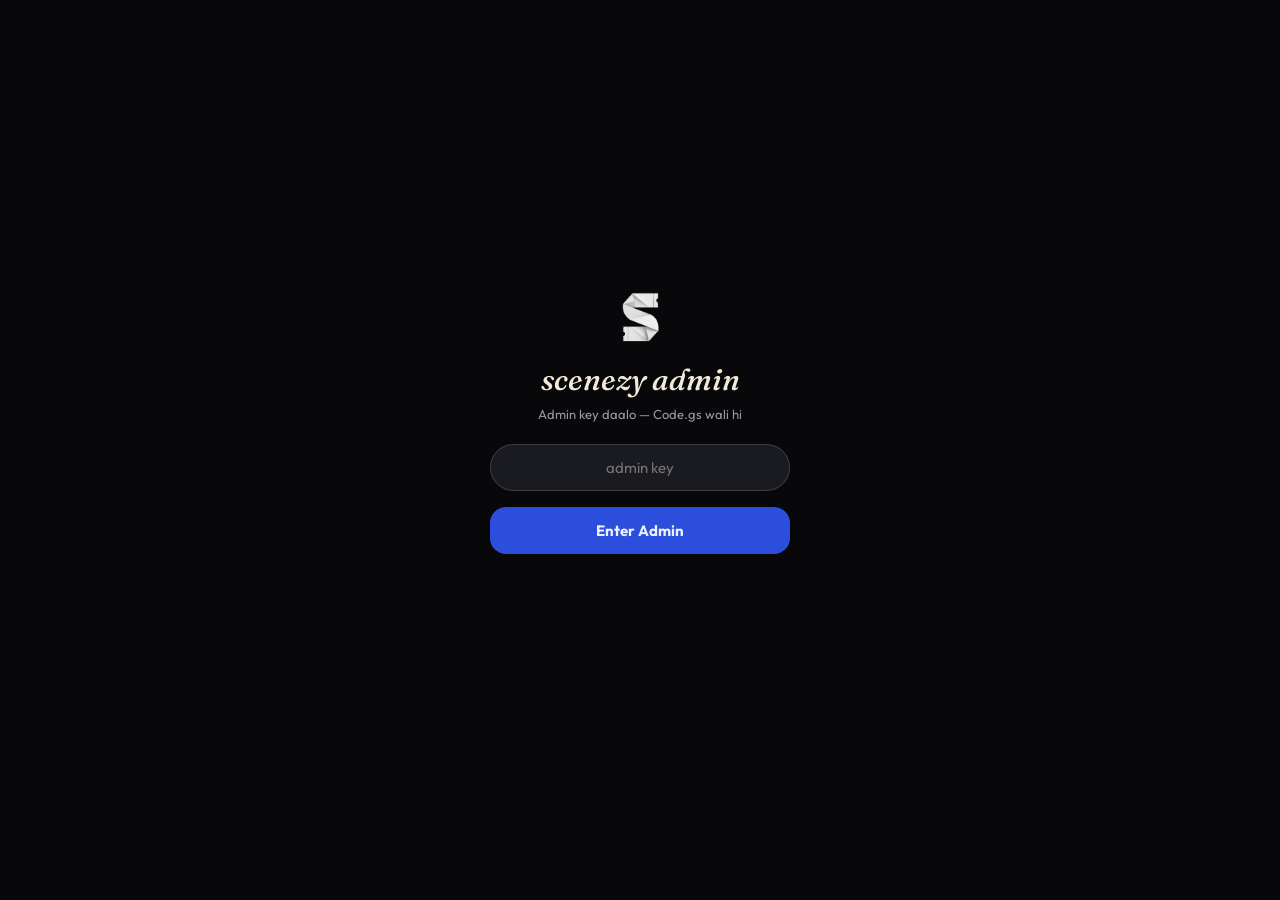
==== admin.html @ fd20ac66 "animation is great" ====
<!DOCTYPE html>
<html lang="en">
<head>
<meta charset="UTF-8"/>
<meta name="viewport" content="width=device-width, initial-scale=1, viewport-fit=cover"/>
<title>Scenezy · Admin</title>
<link href="https://fonts.googleapis.com/css2?family=Fraunces:ital,opsz,wght@0,9..144,300..700;1,9..144,300..700&family=Outfit:wght@300..800&display=swap" rel="stylesheet">
<style>
*{box-sizing:border-box;margin:0;padding:0;-webkit-tap-highlight-color:transparent}
:root{--bg:#08080b;--panel:#121217;--panel2:#1a1a21;--raise:#23232d;--ink:#f1ead9;--dim:#9d97a3;--faint:#6d6875;
--line:rgba(241,234,217,.09);--line2:rgba(241,234,217,.17);--blue:#2b4edc;--blue-deep:#1f3cb2;--on-blue:#edf1ff;
--gold:#dfb54d;--ok:#3f9e6e;--bad:#8a4a4a;
--serif:"Fraunces",Georgia,serif;--sans:"Outfit",system-ui,sans-serif}
html,body{height:100%}
body{background:var(--bg);color:var(--ink);font-family:var(--sans);display:flex;justify-content:center}
#app{width:100%;max-width:540px;min-height:100dvh;position:relative;padding-bottom:60px}
button{font-family:inherit;color:inherit;background:none;border:0;cursor:pointer}
input,select{font-family:inherit;color:inherit}
.ic{width:20px;height:20px;stroke:currentColor;fill:none;stroke-width:1.7;stroke-linecap:round;stroke-linejoin:round}
.top{display:flex;align-items:center;gap:10px;padding:16px 18px;border-bottom:1px solid var(--line)}
.mark{width:34px;height:34px;border-radius:11px;background:var(--blue);color:var(--on-blue);display:grid;place-items:center;font:italic 600 18px/1 var(--serif);flex:none}
.wordmark{font:italic 500 18px var(--serif)}
.grow{flex:1}
.iconBtn{width:36px;height:36px;border-radius:50%;border:1px solid var(--line2);display:grid;place-items:center;flex:none}
.wrap{padding:18px}
/* gate */
#gate{display:flex;flex-direction:column;align-items:center;justify-content:center;min-height:100dvh;padding:30px;text-align:center}
#gate .mark{width:58px;height:58px;border-radius:18px;font-size:28px;margin-bottom:14px}
#gate h1{font:italic 500 30px var(--serif)}
#gate p{font-size:13px;color:var(--dim);margin:8px 0 22px}
#keyInput{width:100%;max-width:300px;background:var(--panel2);border:1px solid var(--line2);border-radius:999px;padding:13px 18px;font-size:15px;outline:0;text-align:center}
#keyInput:focus{border-color:var(--blue)}
#gateErr{color:#c04a4a;font-size:12px;margin-top:12px;min-height:16px}
.shake{animation:shk .35s}
@keyframes shk{20%{transform:translateX(-6px)}40%{transform:translateX(6px)}60%{transform:translateX(-4px)}80%{transform:translateX(4px)}}
/* stats */
.statGrid{display:grid;grid-template-columns:1fr 1fr;gap:10px}
.stat{background:var(--panel2);border:1px solid var(--line2);border-radius:18px;padding:14px 16px}
.stat small{display:block;font-size:9.5px;letter-spacing:.2em;text-transform:uppercase;color:var(--faint)}
.stat b{display:block;font:italic 500 26px/1.1 var(--serif);margin-top:6px}
.stat.hero{background:var(--blue);border-color:var(--blue);color:var(--on-blue)}
.stat.hero small{color:rgba(237,241,255,.65)}
/* panels */
.panel{margin-top:18px;background:var(--panel2);border:1px solid var(--line2);border-radius:18px;padding:14px 16px}
.pTitle{display:flex;align-items:center;gap:8px;font-size:10px;letter-spacing:.22em;text-transform:uppercase;color:var(--faint);margin-bottom:10px}
.pTitle::after{content:"";flex:1;height:1px;background:var(--line)}
.bpRow{display:flex;align-items:baseline;gap:10px;padding:7px 0;border-bottom:1px dashed var(--line);font-size:13.5px}
.bpRow:last-child{border-bottom:0}
.bpRow .ld{flex:1;border-bottom:1px dotted var(--line2);transform:translateY(-4px)}
.bpRow b{font-weight:600}
.bpRow .qty{color:var(--dim);font-size:12px}
/* filters */
.chips{display:flex;gap:8px;margin:18px 0 10px;flex-wrap:wrap}
.chip{border:1px solid var(--line2);border-radius:999px;padding:8px 14px;font-size:12.5px;color:var(--dim)}
.chip.on{background:var(--ink);color:#121212;border-color:var(--ink);font-weight:600}
.chip i{font-style:normal;opacity:.6;margin-left:4px;font-size:11px}
/* leads */
.lead{display:flex;gap:12px;align-items:center;padding:13px 4px;border-bottom:1px solid var(--line)}
.lMain{flex:1;min-width:0}
.lMain b{display:block;font:italic 500 16.5px var(--serif)}
.lMain span{display:block;font-size:12px;color:var(--dim);margin-top:2px}
.lMain small{display:block;font-size:10px;color:var(--faint);margin-top:3px;letter-spacing:.06em}
.lSide{text-align:right;flex:none}
.lSide>b{display:block;font-size:14px;font-weight:700}
.pill{margin-top:6px;border-radius:999px;padding:5px 12px;font-size:10.5px;font-weight:700;letter-spacing:.08em;text-transform:uppercase;transition:.2s}
.st-new{background:rgba(223,181,77,.14);color:var(--gold);border:1px solid rgba(223,181,77,.4)}
.st-converted{background:var(--blue);color:var(--on-blue);border:1px solid var(--blue)}
.st-lost{background:none;color:var(--faint);border:1px solid var(--line2);text-decoration:line-through}
.empty{padding:46px 20px;text-align:center;color:var(--dim);font-size:13px}
/* events list */
.evRow{display:flex;align-items:center;gap:12px;padding:11px 0;border-bottom:1px solid var(--line)}
.evRow:last-child{border:0}
.swatch{width:44px;height:44px;border-radius:12px;background-size:cover;background-position:center;flex:none;display:grid;place-items:center;font:italic 600 19px var(--serif);color:#f4ead6;overflow:hidden}
.evRow .m{flex:1;min-width:0}
.evRow b{display:block;font:italic 500 15.5px var(--serif)}
.evRow span{display:block;font-size:11.5px;color:var(--dim);margin-top:2px;white-space:nowrap;overflow:hidden;text-overflow:ellipsis}
.evMeta{font-size:11.5px;color:var(--dim);flex:none;text-align:right}
.evMeta b{display:block;font:600 13px var(--sans);color:var(--ink)}
/* add sheet */
.veil{position:fixed;inset:0;background:rgba(5,5,8,.65);opacity:0;pointer-events:none;transition:.3s;z-index:40}
.veil.open{opacity:1;pointer-events:auto}
.sheet{position:fixed;left:50%;bottom:0;transform:translate(-50%,105%);width:100%;max-width:540px;
  background:var(--panel);border-radius:26px 26px 0 0;border-top:1px solid var(--line2);z-index:50;
  transition:transform .45s cubic-bezier(.22,1,.3,1);max-height:88dvh;display:flex;flex-direction:column}
.sheet.open{transform:translate(-50%,0)}
.shHead{display:flex;align-items:center;justify-content:space-between;padding:18px 20px 8px}
.shHead h3{font:italic 500 24px var(--serif)}
.shBody{overflow-y:auto;padding:8px 20px 20px}
.fLab{display:block;font-size:10px;letter-spacing:.18em;text-transform:uppercase;color:var(--faint);margin:14px 0 6px}
.fIn{width:100%;background:var(--panel2);border:1px solid var(--line2);border-radius:14px;padding:12px 14px;font-size:14.5px;outline:0}
.fIn:focus{border-color:var(--blue)}
.f2{display:grid;grid-template-columns:1fr 1fr;gap:10px}
.fRow{display:flex;align-items:center;gap:8px;margin-bottom:8px}
.fRow input{background:var(--panel2);border:1px solid var(--line2);border-radius:12px;padding:10px 12px;font-size:13.5px;outline:0;min-width:0}
.fRow input:focus{border-color:var(--blue)}
.fRow .rowX{width:32px;height:32px;border-radius:10px;color:var(--faint);flex:none;font-size:18px}
.nRow input:nth-child(1){flex:1.2}.nRow input:nth-child(2){flex:.8}.nRow input:nth-child(3){flex:.9}
.pRow input:nth-child(1){flex:1}.pRow input:nth-child(2){flex:1.6}.pRow input:nth-child(3){flex:.7}
.miniBtn{border:1px dashed var(--line2);border-radius:12px;padding:9px 14px;font-size:12.5px;color:var(--dim)}
.miniBtn:hover{color:var(--ink)}
.bigBtn{width:100%;background:var(--blue);color:var(--on-blue);border-radius:16px;padding:15px;font-size:15px;font-weight:700;margin-top:18px}
.bigBtn:disabled{opacity:.5}
/* toast */
.toast{position:fixed;left:50%;bottom:26px;transform:translate(-50%,14px);background:#26262f;color:var(--ink);
  font-size:13px;padding:11px 17px;border-radius:999px;border:1px solid var(--line2);opacity:0;transition:.3s;z-index:60;pointer-events:none;white-space:nowrap;max-width:92%;overflow:hidden;text-overflow:ellipsis}
.toast.show{opacity:1;transform:translate(-50%,0)}
.spin{animation:spn 1s linear infinite}
@keyframes spn{to{transform:rotate(360deg)}}

/* Image Preview Box */
.imgPreviewBox {
  margin-top: 8px; height: 60px; width: 100%; border-radius: 10px;
  border: 1px dashed var(--line2); display: flex; align-items: center;
  justify-content: center; overflow: hidden; background: var(--panel2);
}
.imgPreviewBox img { height: 100%; width: auto; max-width: 100%; object-fit: cover; }
.imgPreviewBox span { font-size: 11px; color: var(--faint); }
</style>
<link rel="stylesheet" href="scenezy-ui.css">
<script src="scenezy-api.js"></script>
</head>
<body>
<div id="app">

  <!-- key gate -->
  <!-- key gate -->
  <section id="gate">
    <img class="mark" src="scenezy-logo.png" alt="Scenezy" width="38" height="38">
    <h1>scenezy admin</h1>
    <p>Admin key daalo — Code.gs wali hi</p>
    <form id="gateForm" style="width:100%;display:flex;flex-direction:column;align-items:center;gap:12px">
      <input id="keyInput" type="password" placeholder="admin key" autocomplete="off"/>
      
      <!-- NEW: Login Button Added Here -->
      <button type="submit" class="bigBtn" style="max-width:300px;margin-top:4px;padding:14px">
        Enter Admin
      </button>
      
      <p id="gateErr"></p>
    </form>
  </section>

  <!-- dashboard -->
  <main id="main" hidden>
    <header class="top">
      <img class="mark" src="scenezy-logo.png" alt="Scenezy" width="38" height="38">
      <div class="wordmark">scenezy · admin</div>
      <div class="grow"></div>
      <button class="iconBtn" id="refreshBtn" aria-label="Refresh"><svg class="ic" viewBox="0 0 24 24"><path d="M20 11a8 8 0 1 0-2.3 6.3M20 5v6h-6"/></svg></button>
      <button class="iconBtn" id="addBtn" aria-label="Add event"><svg class="ic" viewBox="0 0 24 24"><path d="M12 5v14M5 12h14"/></svg></button>
      <button class="iconBtn" id="logoutBtn" aria-label="Logout"><svg class="ic" viewBox="0 0 24 24"><path d="M15 4h4v16h-4M10 8l-4 4 4 4M6 12h9"/></svg></button>
    </header>

    <div class="wrap">
      <div class="statGrid">
        <div class="stat"><small>Total leads</small><b id="stLeads">—</b></div>
        <div class="stat"><small>Converted</small><b id="stConv">—</b></div>
        <div class="stat"><small>Passes sold</small><b id="stSold">—</b></div>
        <div class="stat hero"><small>Revenue</small><b id="stRev">—</b></div>
      </div>

      <div class="panel">
        <div class="pTitle">revenue by pass · converted only</div>
        <div id="byPass"><div class="empty" style="padding:14px">Abhi tak koi conversion nahi</div></div>
      </div>

      <div class="chips" id="chips"></div>
      <div id="leadList"></div>

      <div class="panel" style="margin-top:26px">
        <div class="pTitle">live events · app me dikh rahe</div>
        <div id="evList"></div>
      </div>
    </div>
  </main>

  <!-- add event sheet -->
  <div class="veil" id="veil"></div>
  <div class="sheet" id="addSheet">
    <div class="shHead">
      <h3>Naya event</h3>
      <button class="iconBtn" id="sheetX"><svg class="ic" viewBox="0 0 24 24"><path d="M6 6l12 12M18 6L6 18"/></svg></button>
    </div>
    <div class="shBody">
      <label class="fLab">Event name *</label>
      <input class="fIn" id="fName" placeholder="Rajpath Rang Garba"/>
      <label class="fLab">Tagline</label>
      <input class="fIn" id="fTag" placeholder="One line ka vibe"/>
      <div class="f2">
        <div><label class="fLab">Venue *</label><input class="fIn" id="fVenue" placeholder="Farm / Hall"/></div>
        <div><label class="fLab">Area</label><input class="fIn" id="fArea" placeholder="Area / Road"/></div>
      </div>
      <div class="f2">
        <div><label class="fLab">Theme colour</label><input class="fIn" id="fColor" type="color" value="#2b4edc" style="padding:6px;height:46px"/></div>
        <div>
          <label class="fLab">Poster Image URL</label>
          <input class="fIn" id="fImg" placeholder="https://.../poster.jpg"/>
        </div>
      </div>
      
      <!-- Image Preview -->
      <div class="imgPreviewBox" id="imgPreview">
        <span>No image selected</span>
      </div>

      <label class="fLab">Nights — date · day · price</label>
      <div id="nRows"></div>
      <div style="display:flex;gap:8px">
        <button class="miniBtn" id="nAdd" type="button">+ night</button>
        <button class="miniBtn" id="nPreset" type="button">⚡ 11–19 Oct · 9 nights</button>
      </div>

      <label class="fLab">Passes — name · note · extra ₹</label>
      <div id="pRows"></div>
      <button class="miniBtn" id="pAdd" type="button">+ pass type</button>

      <button class="bigBtn" id="fSave">Create event</button>
    </div>
  </div>

  <div class="toast" id="toast"></div>
</div>

<script>
/* ══════════ CONFIG ═════════ */
const API = 'https://script.google.com/macros/s/AKfycbwc4RDdlvvkQth7jgoAI7iqt68IXf89VwVW3XxzZByWAw9paejwVIJ5fXqjyu633VoWGw/exec';
let KEY = ScenezyAPI.read('admin.session') || '';
if(!KEY){try{KEY=sessionStorage.getItem('sz_key')||'';if(KEY)ScenezyAPI.write('admin.session',KEY)}catch{}}
let leads = [], events = [], filter = 'All', busy = false;
let editingIndex = null;

const $=s=>document.querySelector(s);
const esc=s=>String(s??'').replace(/[&<>"]/g,c=>({'&':'&amp;','<':'&lt;','>':'&gt;','"':'&quot;'}[c]));
const inr=n=>'₹'+(+n||0).toLocaleString('en-IN');
const ORDER=['New','Converted','Lost'];
const cls=s=>'st-'+(ORDER.includes(s)?s:'New').toLowerCase();
let toastT;
function toast(m){const t=$('#toast');t.textContent=m;t.classList.add('show');clearTimeout(toastT);toastT=setTimeout(()=>t.classList.remove('show'),2600)}

// FIXED: Ab har request mein key automatically jud jayegi
async function apiCall(params){
  try { return await ScenezyAPI.call(params,KEY); }
  catch(error){if(/Unauthorized/i.test(error.message)){ScenezyAPI.remove('admin.session');ScenezyAPI.remove('admin.v2');KEY='';$('#gate').hidden=false;$('#main').hidden=true;}throw error}
}
function saveDashboardCache(){
  const previous=ScenezyAPI.read('admin.v2');
  ScenezyAPI.cacheAdmin({events,leads},KEY,previous?.at||0);
}
function when(ts){const d=new Date(ts);if(isNaN(d))return'';return d.toLocaleDateString('en-IN',{day:'numeric',month:'short'})+', '+d.toLocaleTimeString('en-IN',{hour:'numeric',minute:'2-digit'})}

/* ══════════ auth gate ══════════ */
function gateErr(msg){$('#gateErr').textContent=msg;$('#gateForm').classList.add('shake');setTimeout(()=>$('#gateForm').classList.remove('shake'),400)}
 $('#gateForm').onsubmit=async e=>{
  e.preventDefault();
  const btn=$('#gateForm button'); if(btn.disabled)return;
  KEY=$('#keyInput').value.trim();
  if(!KEY)return gateErr('Key daalo');
  $('#gateErr').textContent='';
  ScenezyAPI.busy(btn,true,'Opening your dashboard');
  try{
    const d=await apiCall({action:'getAllData'});
    if(d.error) return gateErr('Galat key ya API error');
    ScenezyAPI.write('admin.session',KEY);
    ScenezyAPI.cacheAdmin(d,KEY); ScenezyAPI.cacheEvents(d.events);
    leads=d.leads||[]; events=d.events||[];
    enter();
  }catch(error){gateErr(error.message)}finally{ScenezyAPI.busy(btn,false)}
};

function enter(){$('#gate').hidden=true;$('#main').hidden=false;render()}
 $('#logoutBtn').onclick=()=>{ScenezyAPI.remove('admin.session');ScenezyAPI.remove('admin.v2');try{sessionStorage.removeItem('sz_key')}catch{}location.reload()};

/* ══════════ render functions (Same as before) ══════════ */
function render(){renderStats();renderByPass();renderChips();renderLeads();renderEvents()}
function renderStats(){
  const conv=leads.filter(l=>l.status==='Converted');
  const rev=conv.reduce((s,l)=>s+(+l.amount||0),0);
  const sold=conv.reduce((s,l)=>s+(+l.qty||0),0);
  $('#stLeads').textContent=leads.length; $('#stConv').textContent=conv.length;
  $('#stSold').textContent=sold; $('#stRev').textContent=inr(rev);
}
function renderByPass(){
  const conv=leads.filter(l=>l.status==='Converted'); const g={};
  conv.forEach(l=>{const k=l.pass||'—';g[k]=g[k]||{q:0,a:0};g[k].q+=(+l.qty||0);g[k].a+=(+l.amount||0)});
  const rows=Object.entries(g).sort((a,b)=>b[1].a-a[1].a);
  $('#byPass').innerHTML=rows.length?rows.map(([n,v])=>`<div class="bpRow"><span>${esc(n)}</span><span class="ld"></span><span class="qty">${v.q} sold</span><b>${inr(v.a)}</b></div>`).join(''):`<div class="empty" style="padding:14px">Abhi tak koi conversion nahi</div>`;
}
function renderChips(){
  const counts={All:leads.length,New:0,Converted:0,Lost:0};
  leads.forEach(l=>counts[l.status]=(counts[l.status]||0)+1);
  $('#chips').innerHTML=['All','New','Converted','Lost'].map(f=>`<button class="chip ${filter===f?'on':''}" data-f="${f}">${f}<i>${counts[f]}</i></button>`).join('');
}
 $('#chips').onclick=e=>{const c=e.target.closest('.chip');if(!c)return;filter=c.dataset.f;renderChips();renderLeads()};
function renderLeads(){
  const list=leads.filter(l=>filter==='All'||l.status===filter).sort((a,b)=>new Date(b.ts)-new Date(a.ts));
  $('#leadList').innerHTML=list.length?list.map(l=>`<div class="lead"><div class="lMain"><b>${esc(l.event)}</b><span>${esc(l.night)} · ${esc(l.pass)}${l.qty?` × ${l.qty}`:''}</span><small>${esc(l.ref)} · ${esc(l.venue)} · ${when(l.ts)}</small></div><div class="lSide"><b>${inr(l.amount)}</b><select aria-label="Booking status for ${esc(l.ref)}" class="pill ${cls(l.status)}" data-ref="${esc(l.ref)}" ${busy?'disabled':''}>${ORDER.map(status=>`<option value="${status}" ${status===l.status?'selected':''}>${status}</option>`).join('')}</select></div></div>`).join(''):`<div class="empty">Is filter me kuch nahi</div>`;
}
 $('#leadList').onchange=async e=>{
  const b=e.target.closest('.pill'); if(!b||busy)return;
  const l=leads.find(x=>String(x.ref)===b.dataset.ref); if(!l)return;
  const next=b.value; const old=l.status; busy=true;
  b.disabled=true; b.setAttribute('aria-busy','true');
  $('#leadList').querySelectorAll('select').forEach(s=>s.disabled=true);
  try{
    const d=await apiCall({action:'updateStatus',ref:l.ref,newStatus:next});
    if(d.error) throw 0; l.status=next; saveDashboardCache(); ScenezyAPI.write('status.changed',{ref:l.ref,status:next,at:Date.now()}); render(); toast(`${l.ref} → ${next}`);
  }catch(_){l.status=old;renderLeads();renderStats();renderByPass();renderChips();toast('Save fail')}
  busy=false; render();
};
function renderEvents(){
  $('#evList').innerHTML=events.length?events.map((ev,index)=>{
    const min=Math.min(...(ev.nights?.length?ev.nights:[{price:0}]).map(n=>+n.price||0));
    let bgStyle = `background-color:${esc(ev.poster?.bg||'#2b4edc')}`;
    if(ev.img) bgStyle += `;background-image:url('${esc(ev.img)}')`;
    return `<div class="evRow"><span class="swatch" style="${bgStyle}">${ev.img?'':esc((ev.name||'?')[0])}</span><div class="m"><b>${esc(ev.name)}</b><span>${esc(ev.venue)}${ev.area?' · '+esc(ev.area):''}</span><span>${ev.hidden===true?'Hidden from users':'Visible to users'}</span></div><div class="evActions"><button class="miniBtn" data-edit="${index}" aria-label="Edit ${esc(ev.name)}" ${busy?'disabled':''}>Edit</button><button class="miniBtn" data-visibility="${index}" aria-label="${ev.hidden===true?'Show':'Hide'} ${esc(ev.name)}" ${busy?'disabled':''}>${ev.hidden===true?'Show':'Hide'}</button></div></div>`;}).join(''):`<div class="empty" style="padding:14px">Sheet me events nahi — “+” se add karo</div>`;
}
$('#evList').onclick=async e=>{
  if(busy)return;
  const edit=e.target.closest('[data-edit]');if(edit){openSheet(Number(edit.dataset.edit));return}
  const button=e.target.closest('[data-visibility]');if(!button)return;
  const index=Number(button.dataset.visibility),original=events[index];
  const event={...original,id:original.id||crypto.randomUUID(),hidden:original.hidden!==true};
  busy=true;ScenezyAPI.busy(button,true,event.hidden?'Hiding':'Showing');
  try {
    await apiCall({action:'updateEvent',original,event});
    events[index]=event;saveDashboardCache();ScenezyAPI.cacheEvents(events);
    toast(event.hidden?'Event hidden from users':'Event visible to users');
  }catch(error){toast(error.message)}
  finally{busy=false;renderEvents()}
};

/* ══════════ refresh & add-event ══════════ */
 $('#refreshBtn').onclick=async()=>{
  if(busy)return; busy=true; const btn=$('#refreshBtn'); ScenezyAPI.busy(btn,true,'');
  try{ const d=await apiCall({action:'getAllData'}); if(d.error)throw 0; leads=d.leads||[];events=d.events||[];ScenezyAPI.cacheAdmin(d,KEY);ScenezyAPI.cacheEvents(events);render();toast('Refreshed'); }
  catch(error){toast(error.message)} finally {busy=false;ScenezyAPI.busy(btn,false);renderLeads();renderEvents()}
};

function nRow(d='',day='',p=''){
  const div=document.createElement('div');div.className='fRow nRow';
  div.innerHTML=`<input placeholder="11 Oct" value="${esc(d)}"><input placeholder="Sun" value="${esc(day)}"><input type="number" placeholder="750" value="${esc(p)}"><button type="button" class="rowX">×</button>`;
  div.querySelector('.rowX').onclick=()=>div.remove(); $('#nRows').appendChild(div);
}
function pRow(n='',note='',add=''){
  const div=document.createElement('div');div.className='fRow pRow';
  div.innerHTML=`<input placeholder="VIP" value="${esc(n)}"><input placeholder="note" value="${esc(note)}"><input type="number" placeholder="+300" value="${esc(add)}"><button type="button" class="rowX">×</button>`;
  div.querySelector('.rowX').onclick=()=>div.remove(); $('#pRows').appendChild(div);
}
 $('#nAdd').onclick=()=>nRow(); $('#pAdd').onclick=()=>pRow();
 $('#nPreset').onclick=()=>{ $('#nRows').innerHTML=''; const days=['Sun','Mon','Tue','Wed','Thu','Fri','Sat']; for(let d=11;d<=19;d++)nRow(d+' Oct',days[(d+3)%7],''); toast('9 nights fill ho gaye'); };

$('#fImg').addEventListener('input', (e) => {
  const url = e.target.value.trim(); const box = $('#imgPreview');
  if(url) box.innerHTML = `<img src="${esc(url)}" onerror="this.style.display='none';this.nextElementSibling.style.display='block'"><span style="display:none">Invalid URL</span>`;
  else box.innerHTML = `<span>No image selected</span>`;
});

function openSheet(index=null){
  if(busy)return;
  editingIndex=typeof index==='number'?index:null;
  const ev=editingIndex===null?null:events[editingIndex];
  $('#addSheet h3').textContent=ev?'Edit event':'Naya event';
  $('#fSave').textContent=ev?'Save changes':'Create event';
  for(const [id,key] of [['fName','name'],['fTag','tagline'],['fVenue','venue'],['fArea','area'],['fImg','img']])$('#'+id).value=ev?.[key]||'';
  $('#fColor').value=ev?.poster?.bg||'#2b4edc';
  $('#fImg').dispatchEvent(new Event('input'));
  $('#nRows').innerHTML='';$('#pRows').innerHTML='';
  if(ev){(ev.nights||[]).forEach(n=>nRow(n.d,n.day,n.price));(ev.passes||[]).forEach(p=>pRow(p.name,p.note,p.add))}
  else{$('#nPreset').click();pRow('Regular','General entry',0);pRow('VIP','Front zone + seats',300);pRow('Couple','One pass, entry for two',550)}
  $('#veil').classList.add('open');$('#addSheet').classList.add('open');
}
function closeSheet(){if($('#fSave').disabled && busy)return;$('#veil').classList.remove('open');$('#addSheet').classList.remove('open')}
 $('#addBtn').onclick=openSheet; $('#sheetX').onclick=$('#veil').onclick=closeSheet;

 $('#fSave').onclick=async()=>{
  const btn=$('#fSave'); if(btn.disabled || busy)return; const name=$('#fName').value.trim(),venue=$('#fVenue').value.trim();
  if(!name||!venue)return toast('Name & venue required');
  const nights=[...$('#nRows').children].map(r=>({d:r.children[0].value.trim(),day:r.children[1].value.trim(),price:+r.children[2].value||0})).filter(n=>n.d);
  const passes=[...$('#pRows').children].map(r=>({name:r.children[0].value.trim(),note:r.children[1].value.trim(),add:+r.children[2].value||0})).filter(p=>p.name);
  if(!nights.length)return toast('Kam se kam 1 night chahiye');
  
  if(!passes.length)return toast('Kam se kam 1 pass type chahiye');
  if(nights.some(n=>n.price<0)||passes.some(p=>p.add<0))return toast('Prices cannot be negative');
  busy=true; ScenezyAPI.busy(btn,true,editingIndex===null?'Publishing your event':'Polishing the details');
  try{
    const original=editingIndex===null?null:events[editingIndex];
    const payload={ action: original?'updateEvent':'addEvent', original, event: { ...original, id:original?.id||crypto.randomUUID(), name, tagline:$('#fTag').value.trim(), venue, area:$('#fArea').value.trim(), poster: { ...original?.poster, bg: $('#fColor').value }, img: $('#fImg').value.trim(), nights, passes } };
    const d=await apiCall(payload);
    if(d.error) throw 0;
    ['fName','fTag','fVenue','fArea','fImg'].forEach(id=>$('#'+id).value='');
    $('#imgPreview').innerHTML = `<span>No image selected</span>`; $('#nRows').innerHTML='';$('#pRows').innerHTML='';
    $('#veil').classList.remove('open');$('#addSheet').classList.remove('open');
    if(editingIndex===null)events.push(payload.event);else events[editingIndex]=payload.event;
    saveDashboardCache(); ScenezyAPI.cacheEvents(events);
    renderEvents(); renderStats(); toast('Event live — app me refresh pe dikh jayega');
  }catch(error){toast(error.message)}
  finally { busy=false; ScenezyAPI.busy(btn,false); renderEvents(); }
};

/* ══════════ boot ══════════ */
if(KEY){
  const cached=ScenezyAPI.read('admin.v2');
  if(cached?.key===KEY && Array.isArray(cached.events) && Array.isArray(cached.leads)){
    events=cached.events;leads=cached.leads;enter();
    if(Date.now()-cached.at>=ScenezyAPI.adminTTL)$('#refreshBtn').click();
  }else{$('#keyInput').value=KEY;$('#gateForm').requestSubmit()}
}
</script>
</body>
</html>
---- scenezy-ui.css ----
[hidden]{display:none!important}
.mark, #gate .mark, .tBrand .mark{background:transparent;border-radius:0;object-fit:contain;flex-shrink:0}
button:disabled{cursor:wait;opacity:.65}
select.pill{font-family:inherit;cursor:pointer;max-width:125px;padding-right:8px}
select.pill option{background:#1a1a21;color:#f1ead9}
select.pill:disabled{opacity:.5;cursor:wait}
#eventHeading{flex-shrink:0}
.evActions{display:flex;flex-direction:column;gap:6px;flex-shrink:0}
button[aria-busy="true"]{display:inline-flex;align-items:center;justify-content:center;gap:10px}
.loading-orbit{display:inline-block;width:18px;height:18px;border:1px solid currentColor;border-right-color:transparent;border-radius:50%;animation:orbit 1.2s linear infinite;flex-shrink:0}
.scene-state{position:absolute;inset:0;z-index:120;display:flex;flex-direction:column;align-items:center;justify-content:center;gap:18px;padding:28px;text-align:center;background:radial-gradient(ellipse at 50% 40%,#252334 0%,#121217 65%);color:var(--ink)}
.scene-state h3{font:italic 500 27px var(--serif)}
.scene-state p{font-size:13px;line-height:1.7;color:var(--dim);max-width:280px}
.scene-state button{padding:12px 24px;border:1px solid var(--line2);border-radius:999px}
.scene-emblem{width:100px;height:100px;position:relative;display:grid;place-items:center}
.scene-emblem img{width:58px;height:70px;object-fit:contain;animation:breathe 2.4s ease-in-out infinite}
.scene-emblem:before,.scene-emblem:after{content:'';position:absolute;inset:0;border:1px dashed #dfb54d66;border-radius:50%;animation:orbit 14s linear infinite}
.scene-emblem:after{inset:-12px;border-style:solid;border-color:transparent #dfb54d44;animation-direction:reverse}
@keyframes orbit{to{transform:rotate(360deg)}}
@keyframes breathe{50%{opacity:.55;transform:translateY(-4px)}}
@media(prefers-reduced-motion:reduce){*,*:before,*:after{animation:none!important;scroll-behavior:auto!important;transition:none!important}}
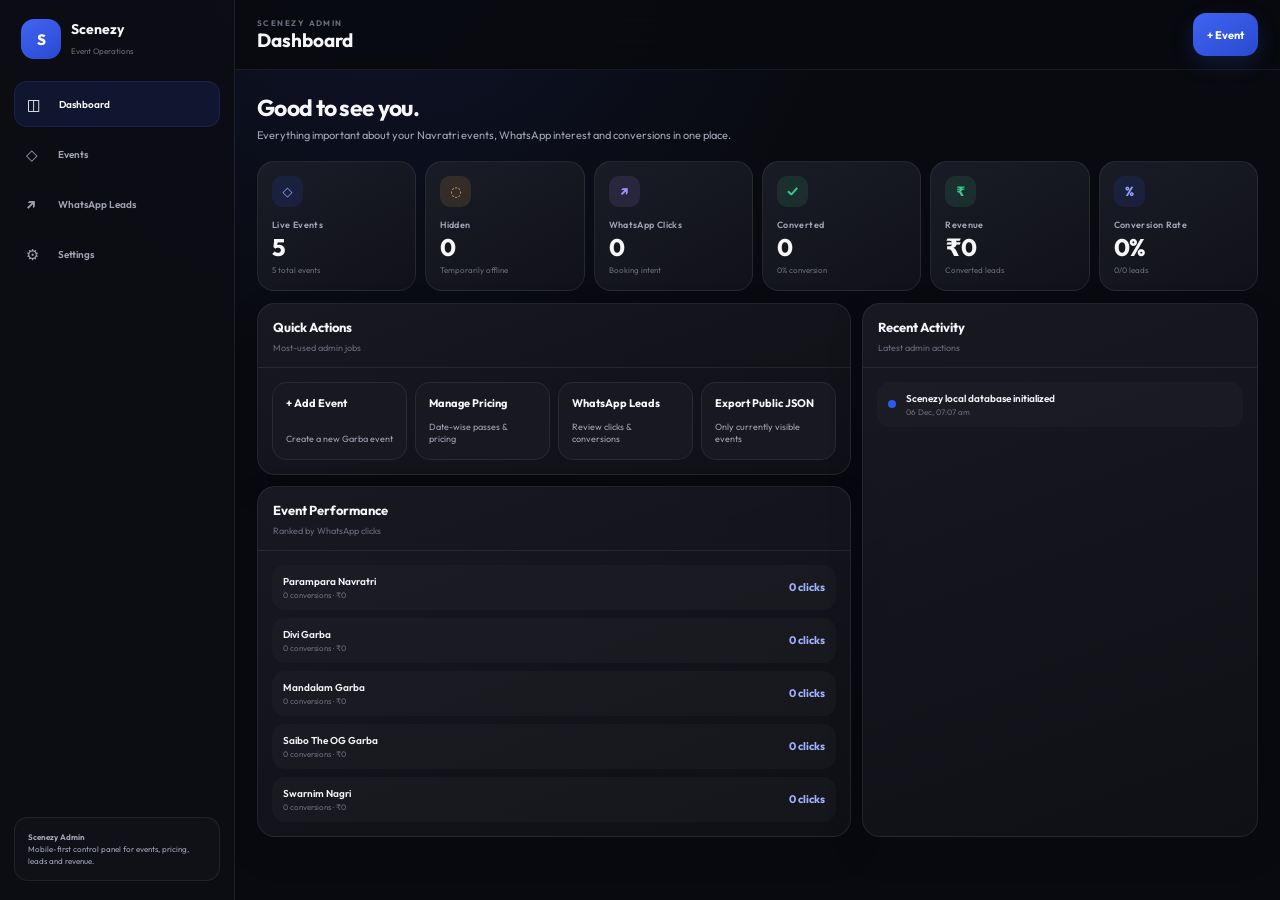
==== commit 302d11f6: "redesigned with the localstorage support" ====
--- a/admin.html
+++ b/admin.html
@@ -1,410 +1,10004 @@
-<!DOCTYPE html>
+<!doctype html>
 <html lang="en">
 <head>
-<meta charset="UTF-8"/>
-<meta name="viewport" content="width=device-width, initial-scale=1, viewport-fit=cover"/>
-<title>Scenezy · Admin</title>
-<link href="https://fonts.googleapis.com/css2?family=Fraunces:ital,opsz,wght@0,9..144,300..700;1,9..144,300..700&family=Outfit:wght@300..800&display=swap" rel="stylesheet">
+<meta charset="UTF-8">
+
+<meta
+  name="viewport"
+  content="width=device-width, initial-scale=1, viewport-fit=cover"
+>
+
+<meta name="theme-color" content="#090a0f">
+
+<title>Scenezy Admin</title>
+
+<link rel="preconnect" href="https://fonts.googleapis.com">
+<link rel="preconnect" href="https://fonts.gstatic.com" crossorigin>
+
+<link
+  href="https://fonts.googleapis.com/css2?family=Outfit:wght@300;400;500;600;700;800&family=Fraunces:ital,wght@0,500;1,500&display=swap"
+  rel="stylesheet"
+>
+
 <style>
-*{box-sizing:border-box;margin:0;padding:0;-webkit-tap-highlight-color:transparent}
-:root{--bg:#08080b;--panel:#121217;--panel2:#1a1a21;--raise:#23232d;--ink:#f1ead9;--dim:#9d97a3;--faint:#6d6875;
---line:rgba(241,234,217,.09);--line2:rgba(241,234,217,.17);--blue:#2b4edc;--blue-deep:#1f3cb2;--on-blue:#edf1ff;
---gold:#dfb54d;--ok:#3f9e6e;--bad:#8a4a4a;
---serif:"Fraunces",Georgia,serif;--sans:"Outfit",system-ui,sans-serif}
-html,body{height:100%}
-body{background:var(--bg);color:var(--ink);font-family:var(--sans);display:flex;justify-content:center}
-#app{width:100%;max-width:540px;min-height:100dvh;position:relative;padding-bottom:60px}
-button{font-family:inherit;color:inherit;background:none;border:0;cursor:pointer}
-input,select{font-family:inherit;color:inherit}
-.ic{width:20px;height:20px;stroke:currentColor;fill:none;stroke-width:1.7;stroke-linecap:round;stroke-linejoin:round}
-.top{display:flex;align-items:center;gap:10px;padding:16px 18px;border-bottom:1px solid var(--line)}
-.mark{width:34px;height:34px;border-radius:11px;background:var(--blue);color:var(--on-blue);display:grid;place-items:center;font:italic 600 18px/1 var(--serif);flex:none}
-.wordmark{font:italic 500 18px var(--serif)}
-.grow{flex:1}
-.iconBtn{width:36px;height:36px;border-radius:50%;border:1px solid var(--line2);display:grid;place-items:center;flex:none}
-.wrap{padding:18px}
-/* gate */
-#gate{display:flex;flex-direction:column;align-items:center;justify-content:center;min-height:100dvh;padding:30px;text-align:center}
-#gate .mark{width:58px;height:58px;border-radius:18px;font-size:28px;margin-bottom:14px}
-#gate h1{font:italic 500 30px var(--serif)}
-#gate p{font-size:13px;color:var(--dim);margin:8px 0 22px}
-#keyInput{width:100%;max-width:300px;background:var(--panel2);border:1px solid var(--line2);border-radius:999px;padding:13px 18px;font-size:15px;outline:0;text-align:center}
-#keyInput:focus{border-color:var(--blue)}
-#gateErr{color:#c04a4a;font-size:12px;margin-top:12px;min-height:16px}
-.shake{animation:shk .35s}
-@keyframes shk{20%{transform:translateX(-6px)}40%{transform:translateX(6px)}60%{transform:translateX(-4px)}80%{transform:translateX(4px)}}
-/* stats */
-.statGrid{display:grid;grid-template-columns:1fr 1fr;gap:10px}
-.stat{background:var(--panel2);border:1px solid var(--line2);border-radius:18px;padding:14px 16px}
-.stat small{display:block;font-size:9.5px;letter-spacing:.2em;text-transform:uppercase;color:var(--faint)}
-.stat b{display:block;font:italic 500 26px/1.1 var(--serif);margin-top:6px}
-.stat.hero{background:var(--blue);border-color:var(--blue);color:var(--on-blue)}
-.stat.hero small{color:rgba(237,241,255,.65)}
-/* panels */
-.panel{margin-top:18px;background:var(--panel2);border:1px solid var(--line2);border-radius:18px;padding:14px 16px}
-.pTitle{display:flex;align-items:center;gap:8px;font-size:10px;letter-spacing:.22em;text-transform:uppercase;color:var(--faint);margin-bottom:10px}
-.pTitle::after{content:"";flex:1;height:1px;background:var(--line)}
-.bpRow{display:flex;align-items:baseline;gap:10px;padding:7px 0;border-bottom:1px dashed var(--line);font-size:13.5px}
-.bpRow:last-child{border-bottom:0}
-.bpRow .ld{flex:1;border-bottom:1px dotted var(--line2);transform:translateY(-4px)}
-.bpRow b{font-weight:600}
-.bpRow .qty{color:var(--dim);font-size:12px}
-/* filters */
-.chips{display:flex;gap:8px;margin:18px 0 10px;flex-wrap:wrap}
-.chip{border:1px solid var(--line2);border-radius:999px;padding:8px 14px;font-size:12.5px;color:var(--dim)}
-.chip.on{background:var(--ink);color:#121212;border-color:var(--ink);font-weight:600}
-.chip i{font-style:normal;opacity:.6;margin-left:4px;font-size:11px}
-/* leads */
-.lead{display:flex;gap:12px;align-items:center;padding:13px 4px;border-bottom:1px solid var(--line)}
-.lMain{flex:1;min-width:0}
-.lMain b{display:block;font:italic 500 16.5px var(--serif)}
-.lMain span{display:block;font-size:12px;color:var(--dim);margin-top:2px}
-.lMain small{display:block;font-size:10px;color:var(--faint);margin-top:3px;letter-spacing:.06em}
-.lSide{text-align:right;flex:none}
-.lSide>b{display:block;font-size:14px;font-weight:700}
-.pill{margin-top:6px;border-radius:999px;padding:5px 12px;font-size:10.5px;font-weight:700;letter-spacing:.08em;text-transform:uppercase;transition:.2s}
-.st-new{background:rgba(223,181,77,.14);color:var(--gold);border:1px solid rgba(223,181,77,.4)}
-.st-converted{background:var(--blue);color:var(--on-blue);border:1px solid var(--blue)}
-.st-lost{background:none;color:var(--faint);border:1px solid var(--line2);text-decoration:line-through}
-.empty{padding:46px 20px;text-align:center;color:var(--dim);font-size:13px}
-/* events list */
-.evRow{display:flex;align-items:center;gap:12px;padding:11px 0;border-bottom:1px solid var(--line)}
-.evRow:last-child{border:0}
-.swatch{width:44px;height:44px;border-radius:12px;background-size:cover;background-position:center;flex:none;display:grid;place-items:center;font:italic 600 19px var(--serif);color:#f4ead6;overflow:hidden}
-.evRow .m{flex:1;min-width:0}
-.evRow b{display:block;font:italic 500 15.5px var(--serif)}
-.evRow span{display:block;font-size:11.5px;color:var(--dim);margin-top:2px;white-space:nowrap;overflow:hidden;text-overflow:ellipsis}
-.evMeta{font-size:11.5px;color:var(--dim);flex:none;text-align:right}
-.evMeta b{display:block;font:600 13px var(--sans);color:var(--ink)}
-/* add sheet */
-.veil{position:fixed;inset:0;background:rgba(5,5,8,.65);opacity:0;pointer-events:none;transition:.3s;z-index:40}
-.veil.open{opacity:1;pointer-events:auto}
-.sheet{position:fixed;left:50%;bottom:0;transform:translate(-50%,105%);width:100%;max-width:540px;
-  background:var(--panel);border-radius:26px 26px 0 0;border-top:1px solid var(--line2);z-index:50;
-  transition:transform .45s cubic-bezier(.22,1,.3,1);max-height:88dvh;display:flex;flex-direction:column}
-.sheet.open{transform:translate(-50%,0)}
-.shHead{display:flex;align-items:center;justify-content:space-between;padding:18px 20px 8px}
-.shHead h3{font:italic 500 24px var(--serif)}
-.shBody{overflow-y:auto;padding:8px 20px 20px}
-.fLab{display:block;font-size:10px;letter-spacing:.18em;text-transform:uppercase;color:var(--faint);margin:14px 0 6px}
-.fIn{width:100%;background:var(--panel2);border:1px solid var(--line2);border-radius:14px;padding:12px 14px;font-size:14.5px;outline:0}
-.fIn:focus{border-color:var(--blue)}
-.f2{display:grid;grid-template-columns:1fr 1fr;gap:10px}
-.fRow{display:flex;align-items:center;gap:8px;margin-bottom:8px}
-.fRow input{background:var(--panel2);border:1px solid var(--line2);border-radius:12px;padding:10px 12px;font-size:13.5px;outline:0;min-width:0}
-.fRow input:focus{border-color:var(--blue)}
-.fRow .rowX{width:32px;height:32px;border-radius:10px;color:var(--faint);flex:none;font-size:18px}
-.nRow input:nth-child(1){flex:1.2}.nRow input:nth-child(2){flex:.8}.nRow input:nth-child(3){flex:.9}
-.pRow input:nth-child(1){flex:1}.pRow input:nth-child(2){flex:1.6}.pRow input:nth-child(3){flex:.7}
-.miniBtn{border:1px dashed var(--line2);border-radius:12px;padding:9px 14px;font-size:12.5px;color:var(--dim)}
-.miniBtn:hover{color:var(--ink)}
-.bigBtn{width:100%;background:var(--blue);color:var(--on-blue);border-radius:16px;padding:15px;font-size:15px;font-weight:700;margin-top:18px}
-.bigBtn:disabled{opacity:.5}
-/* toast */
-.toast{position:fixed;left:50%;bottom:26px;transform:translate(-50%,14px);background:#26262f;color:var(--ink);
-  font-size:13px;padding:11px 17px;border-radius:999px;border:1px solid var(--line2);opacity:0;transition:.3s;z-index:60;pointer-events:none;white-space:nowrap;max-width:92%;overflow:hidden;text-overflow:ellipsis}
-.toast.show{opacity:1;transform:translate(-50%,0)}
-.spin{animation:spn 1s linear infinite}
-@keyframes spn{to{transform:rotate(360deg)}}
-
-/* Image Preview Box */
-.imgPreviewBox {
-  margin-top: 8px; height: 60px; width: 100%; border-radius: 10px;
-  border: 1px dashed var(--line2); display: flex; align-items: center;
-  justify-content: center; overflow: hidden; background: var(--panel2);
-}
-.imgPreviewBox img { height: 100%; width: auto; max-width: 100%; object-fit: cover; }
-.imgPreviewBox span { font-size: 11px; color: var(--faint); }
+/* =========================================================
+   SCENEZY ADMIN
+   Mobile-first event operations dashboard
+========================================================= */
+
+* {
+  box-sizing: border-box;
+  margin: 0;
+  padding: 0;
+  -webkit-tap-highlight-color: transparent;
+}
+
+:root {
+  --bg: #090a0f;
+  --surface: #111218;
+  --surface-2: #171820;
+  --surface-3: #1e202a;
+  --surface-4: #262834;
+
+  --ink: #f7f7fb;
+  --muted: #a1a4b3;
+  --faint: #696c7a;
+
+  --line: rgba(255,255,255,.075);
+  --line-2: rgba(255,255,255,.13);
+
+  --blue: #3157ed;
+  --blue-2: #2447cd;
+  --blue-soft: rgba(49,87,237,.13);
+
+  --green: #39ca88;
+  --green-soft: rgba(57,202,136,.12);
+
+  --orange: #f4b253;
+  --orange-soft: rgba(244,178,83,.12);
+
+  --red: #ef6c74;
+  --red-soft: rgba(239,108,116,.12);
+
+  --purple: #a68cff;
+  --purple-soft: rgba(166,140,255,.12);
+
+  --radius: 18px;
+  --radius-sm: 13px;
+
+  --safe-bottom: env(safe-area-inset-bottom, 0px);
+
+  --sans: "Outfit", system-ui, sans-serif;
+  --serif: "Fraunces", Georgia, serif;
+}
+
+html,
+body {
+  width: 100%;
+  min-height: 100%;
+}
+
+body {
+  background:
+    radial-gradient(
+      circle at 30% -10%,
+      rgba(49,87,237,.13),
+      transparent 35%
+    ),
+    var(--bg);
+
+  color: var(--ink);
+
+  font-family: var(--sans);
+
+  overflow-x: hidden;
+}
+
+button,
+input,
+textarea,
+select {
+  font: inherit;
+}
+
+button {
+  border: 0;
+  color: inherit;
+  background: none;
+  cursor: pointer;
+}
+
+input,
+textarea,
+select {
+  width: 100%;
+
+  border: 1px solid var(--line-2);
+  outline: none;
+
+  color: var(--ink);
+  background: #101117;
+
+  border-radius: 13px;
+
+  transition:
+    border-color .18s ease,
+    box-shadow .18s ease,
+    background .18s ease;
+}
+
+input,
+select {
+  min-height: 46px;
+
+  padding:
+    0 13px;
+}
+
+textarea {
+  min-height: 92px;
+
+  padding: 12px 13px;
+
+  resize: vertical;
+}
+
+input:focus,
+textarea:focus,
+select:focus {
+  border-color:
+    rgba(92,120,255,.7);
+
+  box-shadow:
+    0 0 0 3px
+    rgba(49,87,237,.10);
+
+  background: #12131b;
+}
+
+input::placeholder,
+textarea::placeholder {
+  color: #555865;
+}
+
+select {
+  appearance: none;
+
+  background-image:
+    linear-gradient(
+      45deg,
+      transparent 50%,
+      #777b8a 50%
+    ),
+    linear-gradient(
+      135deg,
+      #777b8a 50%,
+      transparent 50%
+    );
+
+  background-position:
+    calc(100% - 18px) 19px,
+    calc(100% - 13px) 19px;
+
+  background-size:
+    5px 5px,
+    5px 5px;
+
+  background-repeat:
+    no-repeat;
+}
+
+svg {
+  display: block;
+}
+
+[hidden] {
+  display: none !important;
+}
+
+
+/* =========================================================
+   APP
+========================================================= */
+
+.admin-shell {
+  min-height: 100dvh;
+}
+
+.sidebar {
+  display: none;
+}
+
+.main {
+  min-height: 100dvh;
+
+  padding-bottom:
+    calc(94px + var(--safe-bottom));
+}
+
+
+/* =========================================================
+   HEADER
+========================================================= */
+
+.topbar {
+  position: sticky;
+
+  top: 0;
+
+  z-index: 100;
+
+  display: flex;
+  align-items: center;
+
+  gap: 12px;
+
+  min-height: 70px;
+
+  padding:
+    13px
+    15px;
+
+  border-bottom:
+    1px solid
+    var(--line);
+
+  background:
+    rgba(9,10,15,.86);
+
+  backdrop-filter:
+    blur(20px);
+
+  -webkit-backdrop-filter:
+    blur(20px);
+}
+
+.brand-mini {
+  width: 38px;
+  height: 38px;
+
+  flex: none;
+
+  display: grid;
+  place-items: center;
+
+  border-radius: 13px;
+
+  font-size: 15px;
+  font-weight: 800;
+
+  background:
+    linear-gradient(
+      145deg,
+      #4064f3,
+      #2747c8
+    );
+
+  box-shadow:
+    0 7px 20px
+    rgba(49,87,237,.24);
+}
+
+.topbar-copy {
+  flex: 1;
+  min-width: 0;
+}
+
+.topbar-copy small {
+  display: block;
+
+  color: var(--faint);
+
+  font-size: 8px;
+  font-weight: 700;
+
+  letter-spacing: .18em;
+
+  text-transform: uppercase;
+}
+
+.topbar-copy h1 {
+  margin-top: 2px;
+
+  overflow: hidden;
+
+  white-space: nowrap;
+  text-overflow: ellipsis;
+
+  font-size: 19px;
+  line-height: 1.1;
+}
+
+.primary-btn,
+.secondary-btn,
+.danger-btn,
+.soft-btn {
+  min-height: 43px;
+
+  display: inline-flex;
+  align-items: center;
+  justify-content: center;
+
+  gap: 7px;
+
+  padding:
+    0 14px;
+
+  border-radius: 13px;
+
+  font-size: 11px;
+  font-weight: 700;
+
+  transition:
+    transform .15s ease,
+    opacity .15s ease;
+}
+
+.primary-btn {
+  color: white;
+
+  background:
+    linear-gradient(
+      145deg,
+      #4064f3,
+      #2949ce
+    );
+
+  box-shadow:
+    0 8px 22px
+    rgba(49,87,237,.20);
+}
+
+.secondary-btn {
+  border:
+    1px solid
+    var(--line-2);
+
+  background: var(--surface-2);
+}
+
+.soft-btn {
+  min-height: 37px;
+
+  padding:
+    0 11px;
+
+  color: #9db0ff;
+
+  background:
+    var(--blue-soft);
+
+  border:
+    1px solid
+    rgba(80,107,235,.18);
+}
+
+.danger-btn {
+  color: #ff999f;
+
+  background:
+    var(--red-soft);
+
+  border:
+    1px solid
+    rgba(239,108,116,.16);
+}
+
+.primary-btn:active,
+.secondary-btn:active,
+.soft-btn:active,
+.danger-btn:active {
+  transform: scale(.97);
+}
+
+
+/* =========================================================
+   PAGE
+========================================================= */
+
+.page {
+  display: none;
+
+  padding:
+    17px
+    14px
+    30px;
+}
+
+.page.active {
+  display: block;
+}
+
+.page-heading {
+  display: flex;
+  align-items: flex-start;
+  justify-content: space-between;
+
+  gap: 13px;
+
+  margin-bottom: 17px;
+}
+
+.page-heading h2 {
+  font-size: 23px;
+
+  letter-spacing: -.03em;
+}
+
+.page-heading p {
+  max-width: 560px;
+
+  margin-top: 5px;
+
+  color: var(--muted);
+
+  font-size: 11px;
+  line-height: 1.5;
+}
+
+
+/* =========================================================
+   CARDS
+========================================================= */
+
+.panel {
+  border:
+    1px solid
+    var(--line);
+
+  border-radius:
+    var(--radius);
+
+  background:
+    linear-gradient(
+      160deg,
+      rgba(25,26,34,.92),
+      rgba(16,17,23,.95)
+    );
+
+  box-shadow:
+    0 14px 36px
+    rgba(0,0,0,.14);
+}
+
+.panel-head {
+  display: flex;
+  align-items: center;
+  justify-content: space-between;
+
+  gap: 12px;
+
+  padding:
+    15px 15px 12px;
+
+  border-bottom:
+    1px solid
+    var(--line);
+}
+
+.panel-head h3 {
+  font-size: 13px;
+}
+
+.panel-head small {
+  color: var(--faint);
+
+  font-size: 9px;
+}
+
+.panel-body {
+  padding: 14px;
+}
+
+
+/* =========================================================
+   DASHBOARD STATS
+========================================================= */
+
+.stat-grid {
+  display: grid;
+
+  grid-template-columns:
+    repeat(2,1fr);
+
+  gap: 9px;
+}
+
+.stat-card {
+  min-height: 116px;
+
+  padding: 14px;
+
+  border:
+    1px solid
+    var(--line);
+
+  border-radius: 17px;
+
+  background:
+    linear-gradient(
+      150deg,
+      rgba(27,29,39,.96),
+      rgba(17,18,25,.96)
+    );
+}
+
+.stat-icon {
+  width: 31px;
+  height: 31px;
+
+  display: grid;
+  place-items: center;
+
+  border-radius: 10px;
+
+  font-size: 13px;
+  font-weight: 800;
+}
+
+.stat-card.blue
+.stat-icon {
+  color: #8fa5ff;
+
+  background:
+    var(--blue-soft);
+}
+
+.stat-card.green
+.stat-icon {
+  color: var(--green);
+
+  background:
+    var(--green-soft);
+}
+
+.stat-card.orange
+.stat-icon {
+  color: var(--orange);
+
+  background:
+    var(--orange-soft);
+}
+
+.stat-card.purple
+.stat-icon {
+  color: var(--purple);
+
+  background:
+    var(--purple-soft);
+}
+
+.stat-label {
+  display: block;
+
+  margin-top: 12px;
+
+  color: var(--muted);
+
+  font-size: 9px;
+  font-weight: 600;
+
+  letter-spacing: .04em;
+}
+
+.stat-value {
+  display: block;
+
+  margin-top: 2px;
+
+  font-size: 24px;
+  font-weight: 750;
+
+  letter-spacing: -.04em;
+}
+
+.stat-extra {
+  display: block;
+
+  margin-top: 3px;
+
+  color: var(--faint);
+
+  font-size: 8px;
+}
+
+
+/* =========================================================
+   DASHBOARD CONTENT
+========================================================= */
+
+.dashboard-layout {
+  display: grid;
+
+  gap: 11px;
+
+  margin-top: 12px;
+}
+
+.quick-row {
+  display: grid;
+
+  grid-template-columns:
+    repeat(2,1fr);
+
+  gap: 8px;
+}
+
+.quick-action {
+  min-height: 78px;
+
+  display: flex;
+  flex-direction: column;
+  justify-content: space-between;
+
+  padding: 13px;
+
+  text-align: left;
+
+  border:
+    1px solid
+    var(--line);
+
+  border-radius: 15px;
+
+  background:
+    var(--surface-2);
+}
+
+.quick-action b {
+  font-size: 11px;
+}
+
+.quick-action span {
+  color: var(--muted);
+
+  font-size: 9px;
+  line-height: 1.35;
+}
+
+.activity-list,
+.top-event-list {
+  display: flex;
+  flex-direction: column;
+
+  gap: 8px;
+}
+
+.activity-item,
+.top-event-item {
+  display: flex;
+  align-items: center;
+
+  gap: 10px;
+
+  padding:
+    10px 11px;
+
+  border-radius: 13px;
+
+  background:
+    rgba(255,255,255,.025);
+}
+
+.activity-dot {
+  width: 8px;
+  height: 8px;
+
+  flex: none;
+
+  border-radius: 50%;
+
+  background:
+    var(--blue);
+}
+
+.activity-copy,
+.top-event-copy {
+  flex: 1;
+  min-width: 0;
+}
+
+.activity-copy b,
+.top-event-copy b {
+  display: block;
+
+  overflow: hidden;
+
+  white-space: nowrap;
+  text-overflow: ellipsis;
+
+  font-size: 10px;
+  font-weight: 600;
+}
+
+.activity-copy span,
+.top-event-copy span {
+  display: block;
+
+  margin-top: 2px;
+
+  color: var(--faint);
+
+  font-size: 8px;
+}
+
+.top-event-number {
+  flex: none;
+
+  color: #9fb1ff;
+
+  font-size: 11px;
+  font-weight: 700;
+}
+
+
+/* =========================================================
+   TOOLBAR / FILTERS
+========================================================= */
+
+.toolbar {
+  display: flex;
+  flex-direction: column;
+
+  gap: 8px;
+
+  margin-bottom: 12px;
+}
+
+.search-input {
+  position: relative;
+}
+
+.search-input input {
+  padding-left: 39px;
+}
+
+.search-input::before {
+  content: "⌕";
+
+  position: absolute;
+
+  left: 14px;
+  top: 50%;
+
+  z-index: 2;
+
+  color: var(--faint);
+
+  font-size: 20px;
+
+  transform:
+    translateY(-54%);
+}
+
+.filter-row {
+  display: flex;
+
+  gap: 7px;
+
+  overflow-x: auto;
+
+  scrollbar-width: none;
+}
+
+.filter-row::-webkit-scrollbar {
+  display: none;
+}
+
+.filter-chip {
+  min-height: 37px;
+
+  flex: none;
+
+  padding:
+    0 12px;
+
+  border-radius: 999px;
+
+  color: var(--muted);
+
+  border:
+    1px solid
+    var(--line);
+
+  background:
+    var(--surface);
+
+  font-size: 9px;
+  font-weight: 600;
+}
+
+.filter-chip.on {
+  color: white;
+
+  border-color:
+    rgba(74,103,239,.32);
+
+  background:
+    var(--blue-soft);
+}
+
+
+/* =========================================================
+   EVENT LIST
+========================================================= */
+
+.event-list {
+  display: grid;
+
+  gap: 10px;
+}
+
+.event-admin-card {
+  overflow: hidden;
+
+  border:
+    1px solid
+    var(--line);
+
+  border-radius: 18px;
+
+  background:
+    linear-gradient(
+      150deg,
+      rgba(26,27,35,.95),
+      rgba(15,16,22,.96)
+    );
+}
+
+.event-strip {
+  height: 4px;
+
+  background:
+    linear-gradient(
+      90deg,
+      var(--event-a),
+      var(--event-b)
+    );
+}
+
+.event-card-main {
+  display: flex;
+
+  gap: 11px;
+
+  padding:
+    13px;
+}
+
+.event-thumb {
+  position: relative;
+
+  width: 72px;
+  height: 91px;
+
+  flex: none;
+
+  overflow: hidden;
+
+  border-radius: 14px;
+
+  background:
+    linear-gradient(
+      145deg,
+      var(--event-a),
+      var(--event-b)
+    );
+}
+
+.event-thumb img {
+  width: 100%;
+  height: 100%;
+
+  object-fit: cover;
+}
+
+.event-thumb::after {
+  content: "";
+
+  position: absolute;
+  inset: 0;
+
+  pointer-events: none;
+
+  background:
+    linear-gradient(
+      transparent,
+      rgba(0,0,0,.34)
+    );
+}
+
+.event-card-copy {
+  flex: 1;
+  min-width: 0;
+}
+
+.event-topline {
+  display: flex;
+  align-items: flex-start;
+  justify-content: space-between;
+
+  gap: 7px;
+}
+
+.event-name {
+  display: -webkit-box;
+
+  overflow: hidden;
+
+  -webkit-box-orient: vertical;
+  -webkit-line-clamp: 2;
+
+  font-size: 14px;
+  line-height: 1.15;
+}
+
+.status {
+  min-height: 24px;
+
+  flex: none;
+
+  display: inline-flex;
+  align-items: center;
+
+  padding:
+    0 8px;
+
+  border-radius: 999px;
+
+  font-size: 7px;
+  font-weight: 700;
+
+  letter-spacing: .07em;
+
+  text-transform: uppercase;
+}
+
+.status.live {
+  color: var(--green);
+
+  background:
+    var(--green-soft);
+}
+
+.status.hidden {
+  color: var(--faint);
+
+  background:
+    rgba(255,255,255,.05);
+}
+
+.event-place {
+  margin-top: 5px;
+
+  color: var(--muted);
+
+  font-size: 9px;
+
+  overflow: hidden;
+
+  white-space: nowrap;
+  text-overflow: ellipsis;
+}
+
+.event-date {
+  margin-top: 3px;
+
+  color: var(--faint);
+
+  font-size: 8px;
+}
+
+.mini-metrics {
+  display: flex;
+  flex-wrap: wrap;
+
+  gap: 5px;
+
+  margin-top: 9px;
+}
+
+.mini-metric {
+  min-height: 24px;
+
+  display: inline-flex;
+  align-items: center;
+
+  padding:
+    0 8px;
+
+  border:
+    1px solid
+    var(--line);
+
+  border-radius: 8px;
+
+  color: var(--muted);
+
+  background:
+    rgba(255,255,255,.025);
+
+  font-size: 7.5px;
+}
+
+.event-card-bottom {
+  display: flex;
+  align-items: center;
+
+  gap: 7px;
+
+  padding:
+    10px 12px;
+
+  border-top:
+    1px solid
+    var(--line);
+}
+
+.card-action {
+  min-height: 36px;
+
+  display: inline-flex;
+  align-items: center;
+  justify-content: center;
+
+  padding:
+    0 11px;
+
+  border:
+    1px solid
+    var(--line);
+
+  border-radius: 11px;
+
+  color: var(--muted);
+
+  background:
+    rgba(255,255,255,.025);
+
+  font-size: 8.5px;
+  font-weight: 600;
+}
+
+.card-action.primary {
+  color: #9db0ff;
+
+  border-color:
+    rgba(77,105,238,.18);
+
+  background:
+    var(--blue-soft);
+}
+
+.card-actions-spacer {
+  flex: 1;
+}
+
+.icon-action {
+  width: 36px;
+  height: 36px;
+
+  display: grid;
+  place-items: center;
+
+  border:
+    1px solid
+    var(--line);
+
+  border-radius: 11px;
+
+  color: var(--muted);
+}
+
+
+/* =========================================================
+   LEADS
+========================================================= */
+
+.lead-list {
+  display: grid;
+
+  gap: 9px;
+}
+
+.lead-card {
+  padding: 13px;
+
+  border:
+    1px solid
+    var(--line);
+
+  border-radius: 17px;
+
+  background:
+    linear-gradient(
+      150deg,
+      rgba(25,26,34,.94),
+      rgba(15,16,22,.96)
+    );
+}
+
+.lead-head {
+  display: flex;
+  align-items: flex-start;
+
+  gap: 10px;
+}
+
+.lead-number {
+  width: 34px;
+  height: 34px;
+
+  flex: none;
+
+  display: grid;
+  place-items: center;
+
+  border-radius: 11px;
+
+  color: #95a9ff;
+
+  background:
+    var(--blue-soft);
+
+  font-size: 10px;
+  font-weight: 800;
+}
+
+.lead-main {
+  flex: 1;
+  min-width: 0;
+}
+
+.lead-main b {
+  display: block;
+
+  overflow: hidden;
+
+  white-space: nowrap;
+  text-overflow: ellipsis;
+
+  font-size: 12px;
+}
+
+.lead-ref {
+  display: block;
+
+  margin-top: 2px;
+
+  color: var(--faint);
+
+  font-size: 8px;
+}
+
+.lead-status {
+  width: 108px;
+
+  flex: none;
+}
+
+.lead-status select {
+  min-height: 34px;
+
+  padding:
+    0 25px 0 9px;
+
+  border-radius: 10px;
+
+  font-size: 8px;
+
+  background-position:
+    calc(100% - 14px) 13px,
+    calc(100% - 10px) 13px;
+}
+
+.lead-details {
+  display: flex;
+  flex-wrap: wrap;
+
+  gap: 5px;
+
+  margin-top: 11px;
+}
+
+.lead-tag {
+  min-height: 25px;
+
+  display: inline-flex;
+  align-items: center;
+
+  padding:
+    0 8px;
+
+  border-radius: 8px;
+
+  color: var(--muted);
+
+  background:
+    rgba(255,255,255,.035);
+
+  border:
+    1px solid
+    var(--line);
+
+  font-size: 7.5px;
+}
+
+.lead-footer {
+  display: flex;
+  align-items: center;
+
+  gap: 8px;
+
+  margin-top: 11px;
+
+  padding-top: 10px;
+
+  border-top:
+    1px solid
+    var(--line);
+}
+
+.lead-time {
+  flex: 1;
+
+  color: var(--faint);
+
+  font-size: 8px;
+}
+
+.revenue-editor {
+  display: flex;
+  align-items: center;
+
+  gap: 6px;
+}
+
+.revenue-editor span {
+  color: var(--muted);
+
+  font-size: 8px;
+}
+
+.revenue-editor input {
+  width: 90px;
+  min-height: 34px;
+
+  padding:
+    0 9px;
+
+  border-radius: 9px;
+
+  font-size: 9px;
+}
+
+
+/* =========================================================
+   SETTINGS
+========================================================= */
+
+.settings-grid {
+  display: grid;
+
+  gap: 10px;
+}
+
+.setting-block {
+  padding: 14px;
+
+  border:
+    1px solid
+    var(--line);
+
+  border-radius: 17px;
+
+  background:
+    var(--surface);
+}
+
+.setting-block h3 {
+  font-size: 13px;
+}
+
+.setting-block p {
+  margin-top: 5px;
+
+  color: var(--muted);
+
+  font-size: 9px;
+  line-height: 1.5;
+}
+
+.setting-actions {
+  display: flex;
+  flex-wrap: wrap;
+
+  gap: 7px;
+
+  margin-top: 13px;
+}
+
+.code-preview {
+  max-height: 260px;
+
+  margin-top: 11px;
+
+  overflow: auto;
+
+  padding: 12px;
+
+  border-radius: 13px;
+
+  color: #bac6ff;
+
+  background: #08090d;
+
+  border:
+    1px solid
+    var(--line);
+
+  font:
+    9px/1.55
+    monospace;
+
+  white-space: pre-wrap;
+}
+
+
+/* =========================================================
+   MOBILE NAV
+========================================================= */
+
+.mobile-nav {
+  position: fixed;
+
+  left: 50%;
+  bottom:
+    calc(10px + var(--safe-bottom));
+
+  z-index: 400;
+
+  width:
+    min(
+      calc(100% - 24px),
+      430px
+    );
+
+  display: grid;
+
+  grid-template-columns:
+    repeat(4,1fr);
+
+  gap: 3px;
+
+  padding: 5px;
+
+  border:
+    1px solid
+    var(--line-2);
+
+  border-radius: 20px;
+
+  background:
+    rgba(24,25,32,.94);
+
+  backdrop-filter:
+    blur(20px);
+
+  -webkit-backdrop-filter:
+    blur(20px);
+
+  box-shadow:
+    0 15px 40px
+    rgba(0,0,0,.44);
+
+  transform:
+    translateX(-50%);
+}
+
+.mobile-nav button {
+  min-height: 50px;
+
+  display: flex;
+  flex-direction: column;
+  align-items: center;
+  justify-content: center;
+
+  gap: 3px;
+
+  border-radius: 15px;
+
+  color: var(--faint);
+
+  font-size: 7px;
+  font-weight: 600;
+}
+
+.mobile-nav button span:first-child {
+  font-size: 17px;
+}
+
+.mobile-nav button.on {
+  color: white;
+
+  background:
+    linear-gradient(
+      145deg,
+      #3d62f1,
+      #2949ce
+    );
+}
+
+
+/* =========================================================
+   EVENT EDITOR SHEET
+========================================================= */
+
+.editor-overlay {
+  position: fixed;
+  inset: 0;
+
+  z-index: 1000;
+
+  visibility: hidden;
+
+  pointer-events: none;
+}
+
+.editor-overlay.open {
+  visibility: visible;
+
+  pointer-events: auto;
+}
+
+.editor-veil {
+  position: absolute;
+  inset: 0;
+
+  opacity: 0;
+
+  background:
+    rgba(3,4,7,.76);
+
+  backdrop-filter:
+    blur(5px);
+
+  transition:
+    opacity .28s ease;
+}
+
+.editor-overlay.open
+.editor-veil {
+  opacity: 1;
+}
+
+.editor-sheet {
+  position: absolute;
+
+  inset:
+    12px
+    0
+    0;
+
+  display: flex;
+  flex-direction: column;
+
+  overflow: hidden;
+
+  border-radius:
+    25px 25px 0 0;
+
+  background:
+    #0d0e14;
+
+  border-top:
+    1px solid
+    var(--line-2);
+
+  transform:
+    translateY(102%);
+
+  transition:
+    transform
+    .42s
+    cubic-bezier(.2,.85,.24,1);
+}
+
+.editor-overlay.open
+.editor-sheet {
+  transform: none;
+}
+
+.editor-header {
+  flex: none;
+
+  display: flex;
+  align-items: center;
+
+  gap: 11px;
+
+  padding:
+    12px 14px;
+
+  border-bottom:
+    1px solid
+    var(--line);
+
+  background:
+    rgba(13,14,20,.96);
+}
+
+.editor-close {
+  width: 39px;
+  height: 39px;
+
+  flex: none;
+
+  display: grid;
+  place-items: center;
+
+  border:
+    1px solid
+    var(--line);
+
+  border-radius: 12px;
+
+  color: var(--muted);
+
+  background:
+    var(--surface);
+}
+
+.editor-heading {
+  flex: 1;
+  min-width: 0;
+}
+
+.editor-heading small {
+  display: block;
+
+  color: var(--faint);
+
+  font-size: 7px;
+  font-weight: 700;
+
+  letter-spacing: .15em;
+
+  text-transform: uppercase;
+}
+
+.editor-heading h2 {
+  margin-top: 2px;
+
+  overflow: hidden;
+
+  white-space: nowrap;
+  text-overflow: ellipsis;
+
+  font-size: 16px;
+}
+
+.editor-scroll {
+  flex: 1;
+
+  overflow-y: auto;
+
+  padding:
+    13px
+    13px
+    110px;
+
+  scrollbar-width: none;
+}
+
+.editor-scroll::-webkit-scrollbar {
+  display: none;
+}
+
+.form-section {
+  margin-bottom: 11px;
+
+  overflow: hidden;
+
+  border:
+    1px solid
+    var(--line);
+
+  border-radius: 18px;
+
+  background:
+    var(--surface);
+}
+
+.form-section-head {
+  padding:
+    13px 14px;
+
+  border-bottom:
+    1px solid
+    var(--line);
+}
+
+.form-section-head h3 {
+  font-size: 12px;
+}
+
+.form-section-head p {
+  margin-top: 3px;
+
+  color: var(--faint);
+
+  font-size: 8px;
+  line-height: 1.4;
+}
+
+.form-section-body {
+  padding: 13px;
+}
+
+.form-grid {
+  display: grid;
+
+  gap: 11px;
+}
+
+.field label {
+  display: block;
+
+  margin-bottom: 6px;
+
+  color: var(--muted);
+
+  font-size: 8px;
+  font-weight: 600;
+
+  letter-spacing: .05em;
+}
+
+.field small {
+  display: block;
+
+  margin-top: 5px;
+
+  color: var(--faint);
+
+  font-size: 7.5px;
+  line-height: 1.4;
+}
+
+.two-col {
+  display: grid;
+
+  grid-template-columns:
+    1fr 1fr;
+
+  gap: 8px;
+}
+
+.switch-row {
+  display: flex;
+  align-items: center;
+
+  gap: 12px;
+
+  padding:
+    11px;
+
+  border:
+    1px solid
+    var(--line);
+
+  border-radius: 13px;
+
+  background:
+    rgba(255,255,255,.02);
+}
+
+.switch-copy {
+  flex: 1;
+}
+
+.switch-copy b {
+  display: block;
+
+  font-size: 10px;
+}
+
+.switch-copy span {
+  display: block;
+
+  margin-top: 2px;
+
+  color: var(--faint);
+
+  font-size: 7.5px;
+}
+
+.switch {
+  position: relative;
+
+  width: 43px;
+  height: 25px;
+
+  flex: none;
+
+  border-radius: 999px;
+
+  background: #292b35;
+
+  transition:
+    background .18s ease;
+}
+
+.switch::after {
+  content: "";
+
+  position: absolute;
+
+  left: 3px;
+  top: 3px;
+
+  width: 19px;
+  height: 19px;
+
+  border-radius: 50%;
+
+  background: white;
+
+  transition:
+    transform .18s ease;
+}
+
+.switch.on {
+  background: var(--blue);
+}
+
+.switch.on::after {
+  transform:
+    translateX(18px);
+}
+
+
+/* =========================================================
+   MEDIA PREVIEW
+========================================================= */
+
+.image-preview {
+  position: relative;
+
+  height: 160px;
+
+  overflow: hidden;
+
+  margin-top: 9px;
+
+  border:
+    1px solid
+    var(--line);
+
+  border-radius: 14px;
+
+  background:
+    linear-gradient(
+      145deg,
+      var(--preview-a,#542038),
+      var(--preview-b,#171326)
+    );
+}
+
+.image-preview img {
+  width: 100%;
+  height: 100%;
+
+  object-fit: cover;
+}
+
+.image-preview::after {
+  content: "EVENT ART PREVIEW";
+
+  position: absolute;
+
+  left: 10px;
+  bottom: 9px;
+
+  padding:
+    5px 7px;
+
+  border-radius: 6px;
+
+  color: white;
+
+  background:
+    rgba(0,0,0,.45);
+
+  font-size: 6px;
+  font-weight: 700;
+
+  letter-spacing: .12em;
+}
+
+
+/* =========================================================
+   PASS EDITOR
+========================================================= */
+
+.pass-editor-list {
+  display: flex;
+  flex-direction: column;
+
+  gap: 7px;
+}
+
+.pass-editor-row {
+  display: grid;
+
+  grid-template-columns:
+    minmax(0,1fr)
+    86px
+    34px;
+
+  gap: 6px;
+
+  align-items: center;
+}
+
+.pass-editor-row
+.pass-note {
+  grid-column:
+    1 / 3;
+}
+
+.pass-editor-row input {
+  min-height: 40px;
+
+  border-radius: 10px;
+
+  font-size: 9px;
+}
+
+.remove-pass {
+  width: 34px;
+  height: 40px;
+
+  display: grid;
+  place-items: center;
+
+  grid-column: 3;
+  grid-row:
+    1 / span 2;
+
+  border-radius: 10px;
+
+  color: #ff8c94;
+
+  background:
+    var(--red-soft);
+}
+
+.add-pass-btn {
+  width: 100%;
+
+  min-height: 41px;
+
+  margin-top: 8px;
+
+  border:
+    1px dashed
+    rgba(108,129,239,.30);
+
+  border-radius: 12px;
+
+  color: #91a5ff;
+
+  background:
+    rgba(49,87,237,.06);
+
+  font-size: 9px;
+  font-weight: 700;
+}
+
+
+/* =========================================================
+   DATE PRICING
+========================================================= */
+
+.date-pricing-list {
+  display: flex;
+  flex-direction: column;
+
+  gap: 8px;
+}
+
+.date-price-card {
+  overflow: hidden;
+
+  border:
+    1px solid
+    var(--line);
+
+  border-radius: 14px;
+
+  background:
+    rgba(255,255,255,.02);
+}
+
+.date-price-head {
+  display: flex;
+  align-items: center;
+
+  gap: 8px;
+
+  padding:
+    10px 11px;
+}
+
+.date-badge {
+  width: 45px;
+  height: 45px;
+
+  flex: none;
+
+  display: flex;
+  flex-direction: column;
+  align-items: center;
+  justify-content: center;
+
+  border-radius: 11px;
+
+  color: #aab8ff;
+
+  background:
+    var(--blue-soft);
+}
+
+.date-badge strong {
+  font-size: 13px;
+}
+
+.date-badge span {
+  margin-top: -1px;
+
+  font-size: 6px;
+  font-weight: 700;
+
+  text-transform: uppercase;
+}
+
+.date-price-copy {
+  flex: 1;
+  min-width: 0;
+}
+
+.date-price-copy b {
+  display: block;
+
+  font-size: 10px;
+}
+
+.date-price-copy span {
+  display: block;
+
+  margin-top: 2px;
+
+  color: var(--faint);
+
+  font-size: 7.5px;
+}
+
+.date-price-actions {
+  display: flex;
+
+  gap: 5px;
+}
+
+.small-action {
+  min-height: 32px;
+
+  padding:
+    0 9px;
+
+  border:
+    1px solid
+    var(--line);
+
+  border-radius: 9px;
+
+  color: var(--muted);
+
+  background:
+    var(--surface-2);
+
+  font-size: 7px;
+  font-weight: 600;
+}
+
+.small-action.blue {
+  color: #9eafff;
+
+  background:
+    var(--blue-soft);
+}
+
+.date-price-custom {
+  padding:
+    10px;
+
+  border-top:
+    1px solid
+    var(--line);
+}
+
+.date-copy-actions {
+  display: flex;
+  flex-wrap: wrap;
+
+  gap: 5px;
+
+  margin-top: 8px;
+}
+
+
+/* =========================================================
+   EDITOR BOTTOM BAR
+========================================================= */
+
+.editor-bottom {
+  position: absolute;
+
+  left: 0;
+  right: 0;
+  bottom: 0;
+
+  z-index: 10;
+
+  display: grid;
+
+  grid-template-columns:
+    1fr 1.7fr;
+
+  gap: 8px;
+
+  padding:
+    10px
+    13px
+    calc(10px + var(--safe-bottom));
+
+  border-top:
+    1px solid
+    var(--line);
+
+  background:
+    rgba(13,14,20,.96);
+
+  backdrop-filter:
+    blur(18px);
+}
+
+
+/* =========================================================
+   MODAL / CONFIRM
+========================================================= */
+
+.confirm-overlay {
+  position: fixed;
+  inset: 0;
+
+  z-index: 1500;
+
+  display: none;
+  place-items: center;
+
+  padding: 20px;
+
+  background:
+    rgba(4,5,8,.77);
+
+  backdrop-filter:
+    blur(5px);
+}
+
+.confirm-overlay.open {
+  display: grid;
+}
+
+.confirm-card {
+  width:
+    min(
+      100%,
+      380px
+    );
+
+  padding: 18px;
+
+  border:
+    1px solid
+    var(--line-2);
+
+  border-radius: 20px;
+
+  background:
+    #15161e;
+
+  box-shadow:
+    0 30px 90px
+    rgba(0,0,0,.45);
+}
+
+.confirm-card h3 {
+  font-size: 17px;
+}
+
+.confirm-card p {
+  margin-top: 7px;
+
+  color: var(--muted);
+
+  font-size: 10px;
+  line-height: 1.5;
+}
+
+.confirm-actions {
+  display: grid;
+
+  grid-template-columns:
+    1fr 1fr;
+
+  gap: 7px;
+
+  margin-top: 16px;
+}
+
+
+/* =========================================================
+   EMPTY
+========================================================= */
+
+.empty-state {
+  padding:
+    35px 20px;
+
+  text-align: center;
+
+  color: var(--muted);
+
+  border:
+    1px dashed
+    var(--line-2);
+
+  border-radius: 17px;
+}
+
+.empty-state strong {
+  display: block;
+
+  color: var(--ink);
+
+  font-size: 13px;
+}
+
+.empty-state span {
+  display: block;
+
+  max-width: 320px;
+
+  margin:
+    5px auto 0;
+
+  font-size: 9px;
+  line-height: 1.5;
+}
+
+
+/* =========================================================
+   TOAST
+========================================================= */
+
+.toast {
+  position: fixed;
+
+  left: 50%;
+  bottom:
+    calc(86px + var(--safe-bottom));
+
+  z-index: 2000;
+
+  max-width:
+    calc(100% - 30px);
+
+  padding:
+    10px 14px;
+
+  border:
+    1px solid
+    var(--line-2);
+
+  border-radius: 999px;
+
+  color: var(--ink);
+
+  background:
+    rgba(40,42,53,.97);
+
+  box-shadow:
+    0 10px 30px
+    rgba(0,0,0,.3);
+
+  font-size: 9px;
+
+  opacity: 0;
+
+  pointer-events: none;
+
+  transform:
+    translate(-50%,12px);
+
+  transition:
+    opacity .22s ease,
+    transform .22s ease;
+}
+
+.toast.show {
+  opacity: 1;
+
+  transform:
+    translate(-50%,0);
+}
+
+
+/* =========================================================
+   DESKTOP
+========================================================= */
+
+@media (min-width: 900px) {
+  .admin-shell {
+    display: grid;
+
+    grid-template-columns:
+      235px
+      minmax(0,1fr);
+  }
+
+  .sidebar {
+    position: sticky;
+
+    top: 0;
+
+    height: 100dvh;
+
+    display: flex;
+    flex-direction: column;
+
+    padding: 19px 14px;
+
+    border-right:
+      1px solid
+      var(--line);
+
+    background:
+      rgba(13,14,20,.92);
+  }
+
+  .side-brand {
+    display: flex;
+    align-items: center;
+
+    gap: 10px;
+
+    padding:
+      0 7px 22px;
+  }
+
+  .side-brand-mark {
+    width: 40px;
+    height: 40px;
+
+    display: grid;
+    place-items: center;
+
+    border-radius: 13px;
+
+    background:
+      linear-gradient(
+        145deg,
+        #4165f3,
+        #2949d1
+      );
+
+    font-size: 15px;
+    font-weight: 800;
+  }
+
+  .side-brand-copy strong {
+    display: block;
+
+    font-size: 14px;
+  }
+
+  .side-brand-copy span {
+    color: var(--faint);
+
+    font-size: 8px;
+  }
+
+  .side-nav {
+    display: flex;
+    flex-direction: column;
+
+    gap: 4px;
+  }
+
+  .side-nav button {
+    min-height: 46px;
+
+    display: flex;
+    align-items: center;
+
+    gap: 10px;
+
+    padding:
+      0 12px;
+
+    border-radius: 13px;
+
+    color: var(--muted);
+
+    text-align: left;
+
+    font-size: 10px;
+    font-weight: 600;
+  }
+
+  .side-nav button.on {
+    color: white;
+
+    background:
+      var(--blue-soft);
+
+    border:
+      1px solid
+      rgba(77,105,238,.14);
+  }
+
+  .side-nav button span:first-child {
+    width: 22px;
+
+    font-size: 15px;
+  }
+
+  .side-footer {
+    margin-top: auto;
+
+    padding: 13px;
+
+    border:
+      1px solid
+      var(--line);
+
+    border-radius: 14px;
+
+    color: var(--muted);
+
+    background:
+      rgba(255,255,255,.02);
+
+    font-size: 8px;
+    line-height: 1.5;
+  }
+
+  .main {
+    padding-bottom: 0;
+  }
+
+  .topbar {
+    padding:
+      13px
+      22px;
+  }
+
+  .brand-mini {
+    display: none;
+  }
+
+  .page {
+    max-width: 1250px;
+
+    margin: 0 auto;
+
+    padding:
+      23px
+      22px
+      50px;
+  }
+
+  .stat-grid {
+    grid-template-columns:
+      repeat(6,1fr);
+  }
+
+  .stat-card {
+    min-height: 130px;
+  }
+
+  .dashboard-layout {
+    grid-template-columns:
+      1.2fr
+      .8fr;
+  }
+
+  .quick-row {
+    grid-template-columns:
+      repeat(4,1fr);
+  }
+
+  .toolbar {
+    flex-direction: row;
+    align-items: center;
+  }
+
+  .search-input {
+    width: 310px;
+  }
+
+  .event-list {
+    grid-template-columns:
+      repeat(2,minmax(0,1fr));
+  }
+
+  .lead-list {
+    grid-template-columns:
+      repeat(2,minmax(0,1fr));
+  }
+
+  .settings-grid {
+    grid-template-columns:
+      repeat(2,minmax(0,1fr));
+  }
+
+  .mobile-nav {
+    display: none;
+  }
+
+  .editor-sheet {
+    inset:
+      18px
+      18px
+      18px
+      auto;
+
+    width:
+      min(
+        760px,
+        calc(100% - 36px)
+      );
+
+    border-radius: 24px;
+
+    border:
+      1px solid
+      var(--line-2);
+
+    transform:
+      translateX(105%);
+  }
+
+  .editor-overlay.open
+  .editor-sheet {
+    transform: none;
+  }
+
+  .editor-scroll {
+    padding:
+      14px
+      16px
+      105px;
+  }
+
+  .form-grid.cols-2 {
+    grid-template-columns:
+      1fr 1fr;
+  }
+
+  .form-grid.cols-3 {
+    grid-template-columns:
+      repeat(3,1fr);
+  }
+}
+
 </style>
-<link rel="stylesheet" href="scenezy-ui.css">
-<script src="scenezy-api.js"></script>
 </head>
+
+
 <body>
-<div id="app">
-
-  <!-- key gate -->
-  <!-- key gate -->
-  <section id="gate">
-    <img class="mark" src="scenezy-logo.png" alt="Scenezy" width="38" height="38">
-    <h1>scenezy admin</h1>
-    <p>Admin key daalo — Code.gs wali hi</p>
-    <form id="gateForm" style="width:100%;display:flex;flex-direction:column;align-items:center;gap:12px">
-      <input id="keyInput" type="password" placeholder="admin key" autocomplete="off"/>
-      
-      <!-- NEW: Login Button Added Here -->
-      <button type="submit" class="bigBtn" style="max-width:300px;margin-top:4px;padding:14px">
-        Enter Admin
+
+<div class="admin-shell">
+
+  <!-- =====================================================
+       DESKTOP SIDEBAR
+  ====================================================== -->
+
+  <aside class="sidebar">
+
+    <div class="side-brand">
+
+      <div class="side-brand-mark">
+        S
+      </div>
+
+      <div class="side-brand-copy">
+
+        <strong>
+          Scenezy
+        </strong>
+
+        <span>
+          Event Operations
+        </span>
+
+      </div>
+
+    </div>
+
+
+    <nav class="side-nav">
+
+      <button
+        class="on"
+        data-go="dashboard"
+      >
+        <span>◫</span>
+        Dashboard
       </button>
-      
-      <p id="gateErr"></p>
-    </form>
-  </section>
-
-  <!-- dashboard -->
-  <main id="main" hidden>
-    <header class="top">
-      <img class="mark" src="scenezy-logo.png" alt="Scenezy" width="38" height="38">
-      <div class="wordmark">scenezy · admin</div>
-      <div class="grow"></div>
-      <button class="iconBtn" id="refreshBtn" aria-label="Refresh"><svg class="ic" viewBox="0 0 24 24"><path d="M20 11a8 8 0 1 0-2.3 6.3M20 5v6h-6"/></svg></button>
-      <button class="iconBtn" id="addBtn" aria-label="Add event"><svg class="ic" viewBox="0 0 24 24"><path d="M12 5v14M5 12h14"/></svg></button>
-      <button class="iconBtn" id="logoutBtn" aria-label="Logout"><svg class="ic" viewBox="0 0 24 24"><path d="M15 4h4v16h-4M10 8l-4 4 4 4M6 12h9"/></svg></button>
+
+
+      <button
+        data-go="events"
+      >
+        <span>◇</span>
+        Events
+      </button>
+
+
+      <button
+        data-go="leads"
+      >
+        <span>↗</span>
+        WhatsApp Leads
+      </button>
+
+
+      <button
+        data-go="settings"
+      >
+        <span>⚙</span>
+        Settings
+      </button>
+
+    </nav>
+
+
+    <div class="side-footer">
+
+      <strong>
+        Scenezy Admin
+      </strong>
+
+      <br>
+
+      Mobile-first control panel for
+      events, pricing, leads and revenue.
+
+    </div>
+
+  </aside>
+
+
+  <!-- =====================================================
+       MAIN
+  ====================================================== -->
+
+  <main class="main">
+
+    <header class="topbar">
+
+      <div class="brand-mini">
+        S
+      </div>
+
+
+      <div class="topbar-copy">
+
+        <small>
+          Scenezy Admin
+        </small>
+
+        <h1 id="topbarTitle">
+          Dashboard
+        </h1>
+
+      </div>
+
+
+      <button
+        class="primary-btn"
+        id="topAddEvent"
+      >
+        + Event
+      </button>
+
     </header>
 
-    <div class="wrap">
-      <div class="statGrid">
-        <div class="stat"><small>Total leads</small><b id="stLeads">—</b></div>
-        <div class="stat"><small>Converted</small><b id="stConv">—</b></div>
-        <div class="stat"><small>Passes sold</small><b id="stSold">—</b></div>
-        <div class="stat hero"><small>Revenue</small><b id="stRev">—</b></div>
+
+    <!-- ===================================================
+         DASHBOARD
+    ==================================================== -->
+
+    <section
+      class="page active"
+      id="page-dashboard"
+    >
+
+      <div class="page-heading">
+
+        <div>
+
+          <h2>
+            Good to see you.
+          </h2>
+
+          <p>
+            Everything important about your Navratri events,
+            WhatsApp interest and conversions in one place.
+          </p>
+
+        </div>
+
       </div>
 
-      <div class="panel">
-        <div class="pTitle">revenue by pass · converted only</div>
-        <div id="byPass"><div class="empty" style="padding:14px">Abhi tak koi conversion nahi</div></div>
+
+      <div
+        class="stat-grid"
+        id="dashboardStats"
+      ></div>
+
+
+      <div class="dashboard-layout">
+
+        <div>
+
+          <div class="panel">
+
+            <div class="panel-head">
+
+              <div>
+
+                <h3>
+                  Quick Actions
+                </h3>
+
+                <small>
+                  Most-used admin jobs
+                </small>
+
+              </div>
+
+            </div>
+
+
+            <div class="panel-body">
+
+              <div class="quick-row">
+
+                <button
+                  class="quick-action"
+                  id="quickAdd"
+                >
+
+                  <b>
+                    + Add Event
+                  </b>
+
+                  <span>
+                    Create a new Garba event
+                  </span>
+
+                </button>
+
+
+                <button
+                  class="quick-action"
+                  data-go="events"
+                >
+
+                  <b>
+                    Manage Pricing
+                  </b>
+
+                  <span>
+                    Date-wise passes & pricing
+                  </span>
+
+                </button>
+
+
+                <button
+                  class="quick-action"
+                  data-go="leads"
+                >
+
+                  <b>
+                    WhatsApp Leads
+                  </b>
+
+                  <span>
+                    Review clicks & conversions
+                  </span>
+
+                </button>
+
+
+                <button
+                  class="quick-action"
+                  id="quickExport"
+                >
+
+                  <b>
+                    Export Public JSON
+                  </b>
+
+                  <span>
+                    Only currently visible events
+                  </span>
+
+                </button>
+
+              </div>
+
+            </div>
+
+          </div>
+
+
+          <div
+            class="panel"
+            style="margin-top:11px"
+          >
+
+            <div class="panel-head">
+
+              <div>
+
+                <h3>
+                  Event Performance
+                </h3>
+
+                <small>
+                  Ranked by WhatsApp clicks
+                </small>
+
+              </div>
+
+            </div>
+
+
+            <div
+              class="panel-body"
+              id="topEvents"
+            ></div>
+
+          </div>
+
+        </div>
+
+
+        <div class="panel">
+
+          <div class="panel-head">
+
+            <div>
+
+              <h3>
+                Recent Activity
+              </h3>
+
+              <small>
+                Latest admin actions
+              </small>
+
+            </div>
+
+          </div>
+
+
+          <div
+            class="panel-body"
+            id="activityList"
+          ></div>
+
+        </div>
+
       </div>
 
-      <div class="chips" id="chips"></div>
-      <div id="leadList"></div>
-
-      <div class="panel" style="margin-top:26px">
-        <div class="pTitle">live events · app me dikh rahe</div>
-        <div id="evList"></div>
+    </section>
+
+
+    <!-- ===================================================
+         EVENTS
+    ==================================================== -->
+
+    <section
+      class="page"
+      id="page-events"
+    >
+
+      <div class="page-heading">
+
+        <div>
+
+          <h2>
+            Events
+          </h2>
+
+          <p>
+            Create, edit, hide, duplicate and manage
+            every night's passes independently.
+          </p>
+
+        </div>
+
+
+        <button
+          class="primary-btn"
+          id="eventsAdd"
+        >
+          + Add
+        </button>
+
       </div>
+
+
+      <div class="toolbar">
+
+        <div class="search-input">
+
+          <input
+            id="eventSearch"
+            placeholder="Search event, venue or area"
+          >
+
+        </div>
+
+
+        <div
+          class="filter-row"
+          id="eventFilters"
+        >
+
+          <button
+            class="filter-chip on"
+            data-event-filter="all"
+          >
+            All
+          </button>
+
+          <button
+            class="filter-chip"
+            data-event-filter="live"
+          >
+            Live
+          </button>
+
+          <button
+            class="filter-chip"
+            data-event-filter="hidden"
+          >
+            Hidden
+          </button>
+
+        </div>
+
+      </div>
+
+
+      <div
+        class="event-list"
+        id="eventList"
+      ></div>
+
+    </section>
+
+
+    <!-- ===================================================
+         LEADS
+    ==================================================== -->
+
+    <section
+      class="page"
+      id="page-leads"
+    >
+
+      <div class="page-heading">
+
+        <div>
+
+          <h2>
+            WhatsApp Leads
+          </h2>
+
+          <p>
+            Every booking-button click can become a lead.
+            Update its status to understand conversions
+            and actual revenue.
+          </p>
+
+        </div>
+
+      </div>
+
+
+      <div class="toolbar">
+
+        <div class="search-input">
+
+          <input
+            id="leadSearch"
+            placeholder="Search event or booking ref"
+          >
+
+        </div>
+
+
+        <div
+          class="filter-row"
+          id="leadFilters"
+        >
+
+          <button
+            class="filter-chip on"
+            data-lead-filter="all"
+          >
+            All
+          </button>
+
+          <button
+            class="filter-chip"
+            data-lead-filter="New"
+          >
+            New
+          </button>
+
+          <button
+            class="filter-chip"
+            data-lead-filter="Contacted"
+          >
+            Contacted
+          </button>
+
+          <button
+            class="filter-chip"
+            data-lead-filter="Converted"
+          >
+            Converted
+          </button>
+
+          <button
+            class="filter-chip"
+            data-lead-filter="Lost"
+          >
+            Lost
+          </button>
+
+        </div>
+
+      </div>
+
+
+      <div
+        class="lead-list"
+        id="leadList"
+      ></div>
+
+    </section>
+
+
+    <!-- ===================================================
+         SETTINGS
+    ==================================================== -->
+
+    <section
+      class="page"
+      id="page-settings"
+    >
+
+      <div class="page-heading">
+
+        <div>
+
+          <h2>
+            Settings & Data
+          </h2>
+
+          <p>
+            Booking number, backups and public event
+            JSON are managed here.
+          </p>
+
+        </div>
+
+      </div>
+
+
+      <div class="settings-grid">
+
+        <div class="setting-block">
+
+          <h3>
+            Booking WhatsApp
+          </h3>
+
+          <p>
+            Number used by the public booking flow.
+            Use country code without "+".
+          </p>
+
+
+          <div
+            class="field"
+            style="margin-top:12px"
+          >
+
+            <label>
+              WhatsApp Number
+            </label>
+
+            <input
+              id="settingsWhatsapp"
+              placeholder="919876543210"
+            >
+
+          </div>
+
+
+          <div class="setting-actions">
+
+            <button
+              class="primary-btn"
+              id="saveSettings"
+            >
+              Save
+            </button>
+
+          </div>
+
+        </div>
+
+
+        <div class="setting-block">
+
+          <h3>
+            Public Event JSON
+          </h3>
+
+          <p>
+            Hidden events are automatically excluded.
+            Format stays compatible with the Scenezy
+            public event structure.
+          </p>
+
+
+          <div class="setting-actions">
+
+            <button
+              class="secondary-btn"
+              id="copyPublicJSON"
+            >
+              Copy JSON
+            </button>
+
+
+            <button
+              class="secondary-btn"
+              id="downloadPublicJSON"
+            >
+              Download
+            </button>
+
+          </div>
+
+
+          <pre
+            class="code-preview"
+            id="publicJSONPreview"
+          ></pre>
+
+        </div>
+
+
+        <div class="setting-block">
+
+          <h3>
+            Admin Backup
+          </h3>
+
+          <p>
+            Includes events, hidden states, Google Map links,
+            WhatsApp leads, conversion statuses and revenue.
+          </p>
+
+
+          <div class="setting-actions">
+
+            <button
+              class="secondary-btn"
+              id="exportBackup"
+            >
+              Export Backup
+            </button>
+
+
+            <label
+              class="secondary-btn"
+              style="cursor:pointer"
+            >
+
+              Import Backup
+
+              <input
+                id="importBackup"
+                type="file"
+                accept=".json,application/json"
+                hidden
+              >
+
+            </label>
+
+          </div>
+
+        </div>
+
+
+        <div class="setting-block">
+
+          <h3>
+            Production Tracking
+          </h3>
+
+          <p>
+            For real cross-device WhatsApp click tracking,
+            connect the public app and this admin to the same
+            backend/database. Local browser storage cannot
+            receive visitor activity from other phones.
+          </p>
+
+
+          <div class="setting-actions">
+
+            <span
+              class="status hidden"
+              style="min-height:30px"
+            >
+              Local Prototype Mode
+            </span>
+
+          </div>
+
+        </div>
+
+      </div>
+
+    </section>
+
+  </main>
+
+</div>
+
+
+<!-- =======================================================
+     MOBILE NAV
+======================================================== -->
+
+<nav class="mobile-nav">
+
+  <button
+    class="on"
+    data-go="dashboard"
+  >
+    <span>◫</span>
+    Dashboard
+  </button>
+
+
+  <button
+    data-go="events"
+  >
+    <span>◇</span>
+    Events
+  </button>
+
+
+  <button
+    data-go="leads"
+  >
+    <span>↗</span>
+    Leads
+  </button>
+
+
+  <button
+    data-go="settings"
+  >
+    <span>⚙</span>
+    Settings
+  </button>
+
+</nav>
+
+
+<!-- =======================================================
+     EVENT EDITOR
+======================================================== -->
+
+<div
+  class="editor-overlay"
+  id="eventEditor"
+>
+
+  <div
+    class="editor-veil"
+    id="editorVeil"
+  ></div>
+
+
+  <div class="editor-sheet">
+
+    <header class="editor-header">
+
+      <button
+        class="editor-close"
+        id="editorClose"
+      >
+        ✕
+      </button>
+
+
+      <div class="editor-heading">
+
+        <small id="editorMode">
+          New Event
+        </small>
+
+        <h2 id="editorTitle">
+          Create Event
+        </h2>
+
+      </div>
+
+
+      <button
+        class="soft-btn"
+        id="editorDuplicate"
+        hidden
+      >
+        Duplicate
+      </button>
+
+    </header>
+
+
+    <div
+      class="editor-scroll"
+      id="editorScroll"
+    >
+
+
+      <!-- BASIC -->
+
+      <section class="form-section">
+
+        <div class="form-section-head">
+
+          <h3>
+            Event Information
+          </h3>
+
+          <p>
+            Public event name and short description.
+          </p>
+
+        </div>
+
+
+        <div class="form-section-body">
+
+          <div class="form-grid">
+
+            <div class="field">
+
+              <label>
+                Event Name *
+              </label>
+
+              <input
+                id="fName"
+                placeholder="Mandalam Garba"
+              >
+
+            </div>
+
+
+            <div class="field">
+
+              <label>
+                Tagline
+              </label>
+
+              <textarea
+                id="fTagline"
+                placeholder="Nine nights of Garba..."
+              ></textarea>
+
+            </div>
+
+
+            <div class="field">
+
+              <label>
+                Internal Event ID
+              </label>
+
+              <input
+                id="fId"
+                placeholder="mandalam-garba"
+              >
+
+              <small>
+                Used as the stable event identifier.
+              </small>
+
+            </div>
+
+
+            <div
+              class="switch-row"
+              id="visibilityRow"
+            >
+
+              <div class="switch-copy">
+
+                <b>
+                  Visible on public app
+                </b>
+
+                <span>
+                  Turn off to temporarily hide without deleting.
+                </span>
+
+              </div>
+
+
+              <button
+                class="switch on"
+                id="fVisible"
+                type="button"
+              ></button>
+
+            </div>
+
+          </div>
+
+        </div>
+
+      </section>
+
+
+      <!-- VENUE -->
+
+      <section class="form-section">
+
+        <div class="form-section-head">
+
+          <h3>
+            Venue & Location
+          </h3>
+
+          <p>
+            Everything an admin may need about the venue.
+          </p>
+
+        </div>
+
+
+        <div class="form-section-body">
+
+          <div class="form-grid cols-2">
+
+            <div class="field">
+
+              <label>
+                Venue Name *
+              </label>
+
+              <input
+                id="fVenue"
+                placeholder="Master Farm"
+              >
+
+            </div>
+
+
+            <div class="field">
+
+              <label>
+                Area
+              </label>
+
+              <input
+                id="fArea"
+                placeholder="Near Vaishnodevi Circle"
+              >
+
+            </div>
+
+
+            <div
+              class="field"
+              style="grid-column:1/-1"
+            >
+
+              <label>
+                Full Address
+              </label>
+
+              <textarea
+                id="fAddress"
+                placeholder="Complete Ahmedabad address"
+              ></textarea>
+
+            </div>
+
+
+            <div
+              class="field"
+              style="grid-column:1/-1"
+            >
+
+              <label>
+                Google Maps Link · Optional
+              </label>
+
+              <input
+                id="fMapUrl"
+                placeholder="https://maps.google.com/..."
+              >
+
+              <small>
+                Can later be used for a public "Open in Maps" action.
+              </small>
+
+            </div>
+
+          </div>
+
+        </div>
+
+      </section>
+
+
+      <!-- DATES -->
+
+      <section class="form-section">
+
+        <div class="form-section-head">
+
+          <h3>
+            Event Schedule
+          </h3>
+
+          <p>
+            Date range automatically creates individual nights.
+          </p>
+
+        </div>
+
+
+        <div class="form-section-body">
+
+          <div class="form-grid cols-2">
+
+            <div class="field">
+
+              <label>
+                Start Date
+              </label>
+
+              <input
+                id="fStartDate"
+                type="date"
+              >
+
+            </div>
+
+
+            <div class="field">
+
+              <label>
+                End Date
+              </label>
+
+              <input
+                id="fEndDate"
+                type="date"
+              >
+
+            </div>
+
+
+            <div
+              class="field"
+              style="grid-column:1/-1"
+            >
+
+              <label>
+                Public Date Label
+              </label>
+
+              <input
+                id="fDateLabel"
+                placeholder="11 Oct – 19 Oct"
+              >
+
+              <small>
+                Leave empty and Scenezy will generate it.
+              </small>
+
+            </div>
+
+          </div>
+
+        </div>
+
+      </section>
+
+
+      <!-- MEDIA -->
+
+      <section class="form-section">
+
+        <div class="form-section-head">
+
+          <h3>
+            Event Artwork
+          </h3>
+
+          <p>
+            Public image path or hosted image URL.
+          </p>
+
+        </div>
+
+
+        <div class="form-section-body">
+
+          <div class="form-grid">
+
+            <div class="field">
+
+              <label>
+                Image
+              </label>
+
+              <input
+                id="fImage"
+                placeholder="./event-1.jpeg"
+              >
+
+            </div>
+
+
+            <div class="two-col">
+
+              <div class="field">
+
+                <label>
+                  Poster Color A
+                </label>
+
+                <input
+                  id="fColorA"
+                  type="color"
+                  value="#831e36"
+                >
+
+              </div>
+
+
+              <div class="field">
+
+                <label>
+                  Poster Color B
+                </label>
+
+                <input
+                  id="fColorB"
+                  type="color"
+                  value="#35101f"
+                >
+
+              </div>
+
+            </div>
+
+
+            <div
+              class="image-preview"
+              id="imagePreview"
+            ></div>
+
+          </div>
+
+        </div>
+
+      </section>
+
+
+      <!-- DEFAULT PASSES -->
+
+      <section class="form-section">
+
+        <div class="form-section-head">
+
+          <h3>
+            Default Pass Types
+          </h3>
+
+          <p>
+            Used automatically for every night unless that
+            specific date has custom pricing.
+          </p>
+
+        </div>
+
+
+        <div class="form-section-body">
+
+          <div
+            class="pass-editor-list"
+            id="defaultPassList"
+          ></div>
+
+
+          <button
+            class="add-pass-btn"
+            id="addDefaultPass"
+            type="button"
+          >
+            + Add Pass Type
+          </button>
+
+        </div>
+
+      </section>
+
+
+      <!-- DATE PRICING -->
+
+      <section class="form-section">
+
+        <div class="form-section-head">
+
+          <h3>
+            Night-by-Night Pricing
+          </h3>
+
+          <p>
+            Override pass types and prices only on nights
+            where they are different.
+          </p>
+
+        </div>
+
+
+        <div class="form-section-body">
+
+          <div
+            class="date-pricing-list"
+            id="datePricingList"
+          ></div>
+
+        </div>
+
+      </section>
+
+
+      <!-- ADVANCED -->
+
+      <section class="form-section">
+
+        <div class="form-section-head">
+
+          <h3>
+            Admin Notes
+          </h3>
+
+          <p>
+            Internal information. Never shown to users.
+          </p>
+
+        </div>
+
+
+        <div class="form-section-body">
+
+          <div class="field">
+
+            <textarea
+              id="fAdminNotes"
+              placeholder="Contact person, pending info, organiser notes..."
+            ></textarea>
+
+          </div>
+
+        </div>
+
+      </section>
+
     </div>
-  </main>
-
-  <!-- add event sheet -->
-  <div class="veil" id="veil"></div>
-  <div class="sheet" id="addSheet">
-    <div class="shHead">
-      <h3>Naya event</h3>
-      <button class="iconBtn" id="sheetX"><svg class="ic" viewBox="0 0 24 24"><path d="M6 6l12 12M18 6L6 18"/></svg></button>
+
+
+    <div class="editor-bottom">
+
+      <button
+        class="secondary-btn"
+        id="editorCancel"
+      >
+        Cancel
+      </button>
+
+
+      <button
+        class="primary-btn"
+        id="editorSave"
+      >
+        Save Event
+      </button>
+
     </div>
-    <div class="shBody">
-      <label class="fLab">Event name *</label>
-      <input class="fIn" id="fName" placeholder="Rajpath Rang Garba"/>
-      <label class="fLab">Tagline</label>
-      <input class="fIn" id="fTag" placeholder="One line ka vibe"/>
-      <div class="f2">
-        <div><label class="fLab">Venue *</label><input class="fIn" id="fVenue" placeholder="Farm / Hall"/></div>
-        <div><label class="fLab">Area</label><input class="fIn" id="fArea" placeholder="Area / Road"/></div>
+
+  </div>
+
+</div>
+
+
+<!-- =======================================================
+     CONFIRM
+======================================================== -->
+
+<div
+  class="confirm-overlay"
+  id="confirmOverlay"
+>
+
+  <div class="confirm-card">
+
+    <h3 id="confirmTitle">
+      Delete event?
+    </h3>
+
+    <p id="confirmText">
+      This cannot be undone.
+    </p>
+
+
+    <div class="confirm-actions">
+
+      <button
+        class="secondary-btn"
+        id="confirmCancel"
+      >
+        Cancel
+      </button>
+
+
+      <button
+        class="danger-btn"
+        id="confirmYes"
+      >
+        Delete
+      </button>
+
+    </div>
+
+  </div>
+
+</div>
+
+
+<div
+  class="toast"
+  id="toast"
+></div>
+
+
+<script>
+/* =========================================================
+   SCENEZY ADMIN DATA
+========================================================= */
+
+const ADMIN_CONFIG = {
+
+  /* USER + ADMIN SAME DATABASE */
+
+  storageKey:
+    "scenezy.shared.v1",
+
+
+  /* old data automatically migrate ho jayega */
+
+  legacyStorageKey:
+    "scenezy.admin.v1",
+
+
+  bookingWhatsapp:
+    "919999999999"
+
+};
+
+
+/*
+   Seed is intentionally compatible with the locked
+   Scenezy public event structure.
+*/
+
+const SEED_EVENTS = [
+
+  {
+    id:
+      "parampara-navratri",
+
+    name:
+      "Parampara Navratri",
+
+    tagline:
+      "A Navratri celebration in Ahmedabad.",
+
+    venue:
+      "Gheljipura",
+
+    area:
+      "Makarba",
+
+    address:
+      "Gheljipura, Sardar Patel Ring Rd, Makarba, Ahmedabad, Gujarat 382210, India",
+
+    mapUrl:
+      "",
+
+    dateLabel:
+      "Navratri 2026",
+
+    startDate:
+      null,
+
+    endDate:
+      null,
+
+    image:
+      "./event-1.jpeg",
+
+    poster: {
+      a: "#831e36",
+      b: "#35101f",
+      ink: "#f8ead9"
+    },
+
+    defaultPasses: [
+      {
+        id: "regular",
+        name: "Regular",
+        note: "General entry",
+        price: null
+      }
+    ],
+
+    passesByDate: {},
+
+    visible:
+      true,
+
+    adminNotes:
+      "",
+
+    createdAt:
+      Date.now(),
+
+    updatedAt:
+      Date.now()
+  },
+
+
+  {
+    id:
+      "divi-garba",
+
+    name:
+      "Divi Garba",
+
+    tagline:
+      "Navratri nights near Vaishnodevi Circle.",
+
+    venue:
+      "Master Farm",
+
+    area:
+      "Near Vaishnodevi Circle",
+
+    address:
+      "Master Farm, Near Vaishnodevi Circle, Ahmedabad, Gujarat, India",
+
+    mapUrl:
+      "",
+
+    dateLabel:
+      "11 Oct – 19 Oct",
+
+    startDate:
+      "2026-10-11",
+
+    endDate:
+      "2026-10-19",
+
+    image:
+      "./event-2.jpeg",
+
+    poster: {
+      a: "#7d2033",
+      b: "#301018",
+      ink: "#f5ead7"
+    },
+
+    defaultPasses: [
+      {
+        id: "regular",
+        name: "Regular",
+        note: "General entry",
+        price: 750
+      }
+    ],
+
+    passesByDate: {},
+
+    visible:
+      true,
+
+    adminNotes:
+      "",
+
+    createdAt:
+      Date.now(),
+
+    updatedAt:
+      Date.now()
+  },
+
+
+  {
+    id:
+      "mandalam-garba",
+
+    name:
+      "Mandalam Garba",
+
+    tagline:
+      "Nine nights of Garba on VIP Road.",
+
+    venue:
+      "VIP Road",
+
+    area:
+      "Ahmedabad",
+
+    address:
+      "VIP Road, Ahmedabad, Gujarat, India",
+
+    mapUrl:
+      "",
+
+    dateLabel:
+      "11 Oct – 19 Oct",
+
+    startDate:
+      "2026-10-11",
+
+    endDate:
+      "2026-10-19",
+
+    image:
+      "./event-3.jpeg",
+
+    poster: {
+      a: "#31458f",
+      b: "#141a49",
+      ink: "#f4ebda"
+    },
+
+    defaultPasses: [
+      {
+        id: "regular",
+        name: "Regular",
+        note: "General entry",
+        price: 800
+      }
+    ],
+
+    passesByDate: {},
+
+    visible:
+      true,
+
+    adminNotes:
+      "",
+
+    createdAt:
+      Date.now(),
+
+    updatedAt:
+      Date.now()
+  },
+
+
+  {
+    id:
+      "saibo-og-garba",
+
+    name:
+      "Saibo The OG Garba",
+
+    tagline:
+      "Navratri at Mahendra Farm, Shilaj.",
+
+    venue:
+      "Mahendra Farm",
+
+    area:
+      "Shilaj",
+
+    address:
+      "Mahendra Farm, Shilaj, Ahmedabad, Gujarat, India",
+
+    mapUrl:
+      "",
+
+    dateLabel:
+      "11 Oct – 19 Oct",
+
+    startDate:
+      "2026-10-11",
+
+    endDate:
+      "2026-10-19",
+
+    image:
+      "./event-4.jpeg",
+
+    poster: {
+      a: "#956219",
+      b: "#3a250d",
+      ink: "#fff0cf"
+    },
+
+    defaultPasses: [
+      {
+        id: "regular",
+        name: "Regular",
+        note: "General entry",
+        price: 900
+      }
+    ],
+
+    passesByDate: {},
+
+    visible:
+      true,
+
+    adminNotes:
+      "",
+
+    createdAt:
+      Date.now(),
+
+    updatedAt:
+      Date.now()
+  },
+
+
+  {
+    id:
+      "swarnim-nagri",
+
+    name:
+      "Swarnim Nagri",
+
+    tagline:
+      "Swarnim Nagri with Aishwariya.",
+
+    venue:
+      "New LJ College Road",
+
+    area:
+      "S.G. Highway",
+
+    address:
+      "New LJ College Road, S.G. Highway, Ahmedabad, Gujarat, India",
+
+    mapUrl:
+      "",
+
+    dateLabel:
+      "11 Oct – 19 Oct",
+
+    startDate:
+      "2026-10-11",
+
+    endDate:
+      "2026-10-19",
+
+    image:
+      "./event-5.jpeg",
+
+    poster: {
+      a: "#285e47",
+      b: "#102f25",
+      ink: "#eff7e3"
+    },
+
+    defaultPasses: [
+      {
+        id: "regular",
+        name: "Regular",
+        note: "General entry",
+        price: null
+      }
+    ],
+
+    passesByDate: {},
+
+    visible:
+      true,
+
+    adminNotes:
+      "",
+
+    createdAt:
+      Date.now(),
+
+    updatedAt:
+      Date.now()
+  }
+
+];
+
+
+/* =========================================================
+   DOM SHORTCUTS
+========================================================= */
+
+const $ =
+  selector =>
+    document.querySelector(
+      selector
+    );
+
+
+const $$ =
+  selector =>
+    [
+      ...document.querySelectorAll(
+        selector
+      )
+    ];
+
+
+/* =========================================================
+   STATE
+========================================================= */
+
+let database =
+  loadDatabase();
+
+
+let activePage =
+  "dashboard";
+
+
+let eventFilter =
+  "all";
+
+
+let leadFilter =
+  "all";
+
+
+let editingEventId =
+  null;
+
+
+let eventDraft =
+  null;
+
+
+let confirmAction =
+  null;
+
+
+/* =========================================================
+   STORAGE
+========================================================= */
+
+/* =========================================================
+   SHARED LOCAL DATABASE
+========================================================= */
+
+function defaultDatabase() {
+
+  const now =
+    Date.now();
+
+
+  return {
+
+    version:
+      1,
+
+
+    settings: {
+
+      whatsapp:
+        ADMIN_CONFIG.bookingWhatsapp,
+
+      city:
+        "Ahmedabad",
+
+      season:
+        "Navratri 2026"
+
+    },
+
+
+    events:
+
+      structuredCloneSafe(
+        SEED_EVENTS
+      )
+      .map(
+        event => ({
+
+          ...normalizeEvent(
+            event
+          ),
+
+          visible:
+            event.visible !==
+            false,
+
+          mapUrl:
+            event.mapUrl ||
+            "",
+
+          adminNotes:
+            event.adminNotes ||
+            "",
+
+          createdAt:
+            event.createdAt ||
+            now,
+
+          updatedAt:
+            event.updatedAt ||
+            now
+
+        })
+      ),
+
+
+    leads:
+      [],
+
+
+    activity: [
+
+      {
+
+        id:
+          uid(),
+
+        type:
+          "system",
+
+        text:
+          "Scenezy local database initialized",
+
+        createdAt:
+          now
+
+      }
+
+    ],
+
+
+    updatedAt:
+      now
+
+  };
+
+}
+
+
+/* ---------------------------------------------------------
+   NORMALIZE WHOLE DATABASE
+--------------------------------------------------------- */
+
+function normalizeDatabase(
+  data
+) {
+
+  const database =
+    data &&
+    typeof data ===
+    "object"
+    ?
+    data
+    :
+    {};
+
+
+  database.version ??=
+    1;
+
+
+  database.settings ??=
+    {};
+
+
+  database.settings.whatsapp ??=
+    ADMIN_CONFIG.bookingWhatsapp;
+
+
+  database.settings.city ??=
+    "Ahmedabad";
+
+
+  database.settings.season ??=
+    "Navratri 2026";
+
+
+  database.events =
+    Array.isArray(
+      database.events
+    )
+    ?
+    database.events.map(
+      normalizeEvent
+    )
+    :
+    [];
+
+
+  database.events.forEach(
+    event => {
+
+      event.visible =
+        event.visible !==
+        false;
+
+
+      event.mapUrl ??=
+        "";
+
+
+      event.adminNotes ??=
+        "";
+
+
+      event.createdAt ??=
+        Date.now();
+
+
+      event.updatedAt ??=
+        Date.now();
+
+    }
+  );
+
+
+  database.leads =
+    Array.isArray(
+      database.leads
+    )
+    ?
+    database.leads
+    :
+    [];
+
+
+  database.leads =
+    database.leads.map(
+      lead => ({
+
+        id:
+          lead.id ||
+          uid(),
+
+
+        eventId:
+          lead.eventId ||
+          "",
+
+
+        eventName:
+          lead.eventName ||
+          lead.event ||
+          "Unknown Event",
+
+
+        ref:
+          lead.ref ||
+          "",
+
+
+        night:
+          lead.night ||
+          "",
+
+
+        passName:
+          lead.passName ||
+          lead.pass ||
+          "",
+
+
+        quantity:
+          Number(
+            lead.quantity ??
+            lead.qty ??
+            1
+          ),
+
+
+        expectedAmount:
+
+          lead.expectedAmount ===
+          null ||
+          lead.expectedAmount ===
+          undefined
+          ?
+          (
+            lead.total ??
+            null
+          )
+          :
+          lead.expectedAmount,
+
+
+        source:
+          lead.source ||
+          "WhatsApp CTA",
+
+
+        status:
+          [
+            "New",
+            "Contacted",
+            "Converted",
+            "Lost"
+          ]
+          .includes(
+            lead.status
+          )
+          ?
+          lead.status
+          :
+          "New",
+
+
+        revenue:
+
+          lead.revenue ===
+          undefined
+          ?
+          null
+          :
+          lead.revenue,
+
+
+        clickedAt:
+          lead.clickedAt ||
+          lead.createdAt ||
+          lead.ts ||
+          Date.now(),
+
+
+        convertedAt:
+          lead.convertedAt ||
+          null
+
+      })
+    );
+
+
+  database.activity =
+    Array.isArray(
+      database.activity
+    )
+    ?
+    database.activity
+    :
+    [];
+
+
+  database.updatedAt ??=
+    Date.now();
+
+
+  return database;
+
+}
+
+
+/* ---------------------------------------------------------
+   LOAD DATABASE
+
+   Priority:
+   1. shared storage
+   2. old admin storage migration
+   3. seed database
+--------------------------------------------------------- */
+
+function loadDatabase() {
+
+  try {
+
+    /* SHARED STORE */
+
+    const shared =
+      localStorage.getItem(
+        ADMIN_CONFIG.storageKey
+      );
+
+
+    if (
+      shared
+    ) {
+
+      return normalizeDatabase(
+        JSON.parse(
+          shared
+        )
+      );
+
+    }
+
+
+    /* OLD ADMIN STORE MIGRATION */
+
+    const legacy =
+      localStorage.getItem(
+        ADMIN_CONFIG.legacyStorageKey
+      );
+
+
+    if (
+      legacy
+    ) {
+
+      const migrated =
+        normalizeDatabase(
+          JSON.parse(
+            legacy
+          )
+        );
+
+
+      localStorage.setItem(
+
+        ADMIN_CONFIG.storageKey,
+
+        JSON.stringify(
+          migrated
+        )
+
+      );
+
+
+      return migrated;
+
+    }
+
+
+    /* BRAND NEW */
+
+    const fresh =
+      defaultDatabase();
+
+
+    localStorage.setItem(
+
+      ADMIN_CONFIG.storageKey,
+
+      JSON.stringify(
+        fresh
+      )
+
+    );
+
+
+    return fresh;
+
+  } catch (
+    error
+  ) {
+
+    console.error(
+      "Scenezy database load failed",
+      error
+    );
+
+
+    return defaultDatabase();
+
+  }
+
+}
+
+
+/* ---------------------------------------------------------
+   SAVE DATABASE
+--------------------------------------------------------- */
+
+function saveDatabase() {
+
+  database =
+    normalizeDatabase(
+      database
+    );
+
+
+  database.updatedAt =
+    Date.now();
+
+
+  try {
+
+    localStorage.setItem(
+
+      ADMIN_CONFIG.storageKey,
+
+      JSON.stringify(
+        database
+      )
+
+    );
+
+  } catch (
+    error
+  ) {
+
+    console.error(
+      "Scenezy save failed",
+      error
+    );
+
+
+    toast(
+      "Storage full · try a smaller event image"
+    );
+
+
+    return false;
+
+  }
+
+
+  renderAll();
+
+
+  return true;
+
+}
+
+function structuredCloneSafe(
+  value
+) {
+
+  return JSON.parse(
+    JSON.stringify(
+      value
+    )
+  );
+
+}
+
+
+/* =========================================================
+   NORMALIZATION
+========================================================= */
+
+function normalizeEvent(
+  event
+) {
+
+  return {
+
+    id:
+      event.id ||
+      slugify(
+        event.name ||
+        "event"
+      ),
+
+    name:
+      event.name ||
+      "Untitled Event",
+
+    tagline:
+      event.tagline ||
+      "",
+
+    venue:
+      event.venue ||
+      "",
+
+    area:
+      event.area ||
+      "",
+
+    address:
+      event.address ||
+      "",
+
+    mapUrl:
+      event.mapUrl ||
+      "",
+
+    dateLabel:
+      event.dateLabel ||
+      "",
+
+    startDate:
+      event.startDate ||
+      null,
+
+    endDate:
+      event.endDate ||
+      null,
+
+    image:
+      event.image ||
+      "",
+
+    poster: {
+      a:
+        event.poster?.a ||
+        "#31458f",
+
+      b:
+        event.poster?.b ||
+        "#141a49",
+
+      ink:
+        event.poster?.ink ||
+        "#f4ebda"
+    },
+
+    defaultPasses:
+      (
+        event.defaultPasses ||
+        []
+      )
+      .map(
+        normalizePass
+      ),
+
+    passesByDate:
+      Object.fromEntries(
+
+        Object.entries(
+          event.passesByDate ||
+          {}
+        )
+        .map(
+          (
+            [
+              date,
+              passes
+            ]
+          ) => [
+
+            date,
+
+            (
+              passes ||
+              []
+            )
+            .map(
+              normalizePass
+            )
+
+          ]
+        )
+      ),
+
+    visible:
+      event.visible !==
+      false,
+
+    adminNotes:
+      event.adminNotes ||
+      "",
+
+    createdAt:
+      event.createdAt ||
+      Date.now(),
+
+    updatedAt:
+      event.updatedAt ||
+      Date.now()
+
+  };
+
+}
+
+
+function normalizePass(
+  pass
+) {
+
+  return {
+
+    id:
+      pass.id ||
+      slugify(
+        pass.name ||
+        "pass"
+      ),
+
+    name:
+      pass.name ||
+      "Regular",
+
+    note:
+      pass.note ||
+      "",
+
+    price:
+      pass.price ===
+      null ||
+      pass.price ===
+      undefined ||
+      pass.price ===
+      ""
+      ?
+      null
+      :
+      Number(
+        pass.price
+      )
+
+  };
+
+}
+
+
+/* =========================================================
+   GENERAL HELPERS
+========================================================= */
+
+function uid() {
+
+  return (
+    Date.now()
+      .toString(36) +
+    Math.random()
+      .toString(36)
+      .slice(
+        2,
+        8
+      )
+  );
+
+}
+
+
+function slugify(
+  value
+) {
+
+  return String(
+    value ||
+    ""
+  )
+  .trim()
+  .toLowerCase()
+  .replace(
+    /[^a-z0-9]+/g,
+    "-"
+  )
+  .replace(
+    /^-+|-+$/g,
+    ""
+  );
+
+}
+
+
+function escapeHTML(
+  value
+) {
+
+  return String(
+    value ??
+    ""
+  )
+  .replace(
+    /[&<>"']/g,
+
+    character =>
+      ({
+
+        "&":
+          "&amp;",
+
+        "<":
+          "&lt;",
+
+        ">":
+          "&gt;",
+
+        '"':
+          "&quot;",
+
+        "'":
+          "&#39;"
+
+      }[
+        character
+      ])
+  );
+
+}
+
+
+function money(
+  amount
+) {
+
+  if (
+    amount ===
+    null ||
+    amount ===
+    undefined
+  ) {
+
+    return "TBA";
+
+  }
+
+
+  return (
+    "₹" +
+    Number(
+      amount
+    )
+    .toLocaleString(
+      "en-IN"
+    )
+  );
+
+}
+
+
+function formatDateTime(
+  timestamp
+) {
+
+  if (
+    !timestamp
+  ) {
+
+    return "—";
+
+  }
+
+
+  return new Date(
+    timestamp
+  )
+  .toLocaleString(
+    "en-IN",
+    {
+      day:
+        "2-digit",
+
+      month:
+        "short",
+
+      hour:
+        "2-digit",
+
+      minute:
+        "2-digit"
+    }
+  );
+
+}
+
+
+function toast(
+  message
+) {
+
+  const element =
+    $("#toast");
+
+
+  element.textContent =
+    message;
+
+
+  element.classList.add(
+    "show"
+  );
+
+
+  clearTimeout(
+    toast.timer
+  );
+
+
+  toast.timer =
+    setTimeout(
+      () => {
+
+        element.classList.remove(
+          "show"
+        );
+
+      },
+      2200
+    );
+
+}
+
+
+/* =========================================================
+   ACTIVITY
+========================================================= */
+
+function addActivity(
+  text,
+  type = "admin"
+) {
+
+  database.activity.unshift({
+
+    id:
+      uid(),
+
+    type,
+
+    text,
+
+    createdAt:
+      Date.now()
+
+  });
+
+
+  database.activity =
+    database.activity.slice(
+      0,
+      100
+    );
+
+}
+
+
+/* =========================================================
+   EVENT ANALYTICS
+========================================================= */
+
+function leadsForEvent(
+  eventId
+) {
+
+  return database.leads.filter(
+    lead =>
+      lead.eventId ===
+      eventId
+  );
+
+}
+
+
+function eventClicks(
+  eventId
+) {
+
+  return leadsForEvent(
+    eventId
+  ).length;
+
+}
+
+
+function eventConversions(
+  eventId
+) {
+
+  return leadsForEvent(
+    eventId
+  )
+  .filter(
+    lead =>
+      lead.status ===
+      "Converted"
+  )
+  .length;
+
+}
+
+
+function eventRevenue(
+  eventId
+) {
+
+  return leadsForEvent(
+    eventId
+  )
+  .filter(
+    lead =>
+      lead.status ===
+      "Converted"
+  )
+  .reduce(
+    (
+      total,
+      lead
+    ) =>
+      total +
+      Number(
+        lead.revenue ||
+        0
+      ),
+    0
+  );
+
+}
+
+
+function minEventPrice(
+  event
+) {
+
+  const prices =
+    [];
+
+
+  (
+    event.defaultPasses ||
+    []
+  )
+  .forEach(
+    pass => {
+
+      if (
+        pass.price !==
+        null
+      ) {
+
+        prices.push(
+          Number(
+            pass.price
+          )
+        );
+
+      }
+
+    }
+  );
+
+
+  Object.values(
+    event.passesByDate ||
+    {}
+  )
+  .flat()
+  .forEach(
+    pass => {
+
+      if (
+        pass.price !==
+        null
+      ) {
+
+        prices.push(
+          Number(
+            pass.price
+          )
+        );
+
+      }
+
+    }
+  );
+
+
+  return prices.length
+  ?
+  Math.min(
+    ...prices
+  )
+  :
+  null;
+
+}
+
+
+function customNightCount(
+  event
+) {
+
+  return Object.keys(
+    event.passesByDate ||
+    {}
+  ).length;
+
+}
+
+
+/* =========================================================
+   PAGE NAVIGATION
+========================================================= */
+
+function goPage(
+  page
+) {
+
+  activePage =
+    page;
+
+
+  $$(".page")
+    .forEach(
+      element => {
+
+        element.classList.toggle(
+          "active",
+          element.id ===
+          `page-${page}`
+        );
+
+      }
+    );
+
+
+  $$("[data-go]")
+    .forEach(
+      button => {
+
+        button.classList.toggle(
+          "on",
+          button.dataset.go ===
+          page
+        );
+
+      }
+    );
+
+
+  const titles = {
+
+    dashboard:
+      "Dashboard",
+
+    events:
+      "Events",
+
+    leads:
+      "WhatsApp Leads",
+
+    settings:
+      "Settings & Data"
+
+  };
+
+
+  $("#topbarTitle")
+    .textContent =
+    titles[
+      page
+    ] ||
+    "Scenezy";
+
+
+  if (
+    page ===
+    "settings"
+  ) {
+
+    renderSettings();
+
+  }
+
+
+  window.scrollTo({
+    top:
+      0,
+
+    behavior:
+      "smooth"
+  });
+
+}
+
+
+$$("[data-go]")
+  .forEach(
+    button => {
+
+      button.onclick =
+        () =>
+          goPage(
+            button.dataset.go
+          );
+
+    }
+  );
+
+
+/* =========================================================
+   DASHBOARD
+========================================================= */
+
+function renderDashboard() {
+
+  const events =
+    database.events;
+
+
+  const live =
+    events.filter(
+      event =>
+        event.visible
+    ).length;
+
+
+  const hidden =
+    events.length -
+    live;
+
+
+  const clicks =
+    database.leads.length;
+
+
+  const converted =
+    database.leads.filter(
+      lead =>
+        lead.status ===
+        "Converted"
+    ).length;
+
+
+  const revenue =
+    database.leads
+      .filter(
+        lead =>
+          lead.status ===
+          "Converted"
+      )
+      .reduce(
+        (
+          total,
+          lead
+        ) =>
+          total +
+          Number(
+            lead.revenue ||
+            0
+          ),
+        0
+      );
+
+
+  const conversionRate =
+    clicks
+    ?
+    Math.round(
+      converted /
+      clicks *
+      100
+    )
+    :
+    0;
+
+
+  const stats = [
+
+    {
+      class:
+        "blue",
+
+      icon:
+        "◇",
+
+      label:
+        "Live Events",
+
+      value:
+        live,
+
+      extra:
+        `${events.length} total events`
+    },
+
+    {
+      class:
+        "orange",
+
+      icon:
+        "◌",
+
+      label:
+        "Hidden",
+
+      value:
+        hidden,
+
+      extra:
+        "Temporarily offline"
+    },
+
+    {
+      class:
+        "purple",
+
+      icon:
+        "↗",
+
+      label:
+        "WhatsApp Clicks",
+
+      value:
+        clicks,
+
+      extra:
+        "Booking intent"
+    },
+
+    {
+      class:
+        "green",
+
+      icon:
+        "✓",
+
+      label:
+        "Converted",
+
+      value:
+        converted,
+
+      extra:
+        `${conversionRate}% conversion`
+    },
+
+    {
+      class:
+        "green",
+
+      icon:
+        "₹",
+
+      label:
+        "Revenue",
+
+      value:
+        money(
+          revenue
+        ),
+
+      extra:
+        "Converted leads"
+    },
+
+    {
+      class:
+        "blue",
+
+      icon:
+        "%",
+
+      label:
+        "Conversion Rate",
+
+      value:
+        `${conversionRate}%`,
+
+      extra:
+        `${converted}/${clicks || 0} leads`
+    }
+
+  ];
+
+
+  $("#dashboardStats")
+    .innerHTML =
+    stats.map(
+      stat => `
+
+        <div class="stat-card ${stat.class}">
+
+          <div class="stat-icon">
+            ${stat.icon}
+          </div>
+
+          <span class="stat-label">
+            ${stat.label}
+          </span>
+
+          <strong class="stat-value">
+            ${stat.value}
+          </strong>
+
+          <span class="stat-extra">
+            ${stat.extra}
+          </span>
+
+        </div>
+
+      `
+    )
+    .join("");
+
+
+  renderTopEvents();
+
+  renderActivity();
+
+}
+
+
+function renderTopEvents() {
+
+  const ranked =
+    [
+      ...database.events
+    ]
+    .sort(
+      (
+        a,
+        b
+      ) =>
+        eventClicks(
+          b.id
+        ) -
+        eventClicks(
+          a.id
+        )
+    )
+    .slice(
+      0,
+      5
+    );
+
+
+  if (
+    !ranked.length
+  ) {
+
+    $("#topEvents")
+      .innerHTML =
+      emptyHTML(
+        "No events yet",
+        "Create your first event to start tracking performance."
+      );
+
+
+    return;
+
+  }
+
+
+  $("#topEvents")
+    .innerHTML =
+    `
+
+      <div class="top-event-list">
+
+        ${
+          ranked.map(
+            event => `
+
+              <div class="top-event-item">
+
+                <div class="top-event-copy">
+
+                  <b>
+                    ${escapeHTML(event.name)}
+                  </b>
+
+                  <span>
+                    ${eventConversions(event.id)} conversions ·
+                    ${money(eventRevenue(event.id))}
+                  </span>
+
+                </div>
+
+
+                <div class="top-event-number">
+                  ${eventClicks(event.id)} clicks
+                </div>
+
+              </div>
+
+            `
+          )
+          .join("")
+        }
+
       </div>
-      <div class="f2">
-        <div><label class="fLab">Theme colour</label><input class="fIn" id="fColor" type="color" value="#2b4edc" style="padding:6px;height:46px"/></div>
-        <div>
-          <label class="fLab">Poster Image URL</label>
-          <input class="fIn" id="fImg" placeholder="https://.../poster.jpg"/>
+
+    `;
+
+}
+
+
+function renderActivity() {
+
+  const items =
+    database.activity.slice(
+      0,
+      8
+    );
+
+
+  if (
+    !items.length
+  ) {
+
+    $("#activityList")
+      .innerHTML =
+      emptyHTML(
+        "No activity yet",
+        "Admin actions will appear here."
+      );
+
+
+    return;
+
+  }
+
+
+  $("#activityList")
+    .innerHTML =
+    `
+
+      <div class="activity-list">
+
+        ${
+          items.map(
+            item => `
+
+              <div class="activity-item">
+
+                <span class="activity-dot"></span>
+
+
+                <div class="activity-copy">
+
+                  <b>
+                    ${escapeHTML(item.text)}
+                  </b>
+
+                  <span>
+                    ${formatDateTime(item.createdAt)}
+                  </span>
+
+                </div>
+
+              </div>
+
+            `
+          )
+          .join("")
+        }
+
+      </div>
+
+    `;
+
+}
+
+
+/* =========================================================
+   EVENTS
+========================================================= */
+
+function renderEvents() {
+
+  const query =
+    $("#eventSearch")
+    ?.value
+    .trim()
+    .toLowerCase() ||
+    "";
+
+
+  let events =
+    [
+      ...database.events
+    ];
+
+
+  if (
+    eventFilter ===
+    "live"
+  ) {
+
+    events =
+      events.filter(
+        event =>
+          event.visible
+      );
+
+  }
+
+
+  if (
+    eventFilter ===
+    "hidden"
+  ) {
+
+    events =
+      events.filter(
+        event =>
+          !event.visible
+      );
+
+  }
+
+
+  if (
+    query
+  ) {
+
+    events =
+      events.filter(
+        event =>
+          [
+            event.name,
+            event.venue,
+            event.area,
+            event.address
+          ]
+          .join(" ")
+          .toLowerCase()
+          .includes(
+            query
+          )
+      );
+
+  }
+
+
+  events.sort(
+    (
+      a,
+      b
+    ) =>
+      Number(
+        b.updatedAt
+      ) -
+      Number(
+        a.updatedAt
+      )
+  );
+
+
+  if (
+    !events.length
+  ) {
+
+    $("#eventList")
+      .innerHTML =
+      emptyHTML(
+        "No matching events",
+        "Try another search/filter or create a new event."
+      );
+
+
+    return;
+
+  }
+
+
+  $("#eventList")
+    .innerHTML =
+    events.map(
+      event => {
+
+        const price =
+          minEventPrice(
+            event
+          );
+
+
+        const passCount =
+          event.defaultPasses
+          .length;
+
+
+        const custom =
+          customNightCount(
+            event
+          );
+
+
+        return `
+
+          <article
+            class="event-admin-card"
+
+            style="
+              --event-a:${event.poster.a};
+              --event-b:${event.poster.b};
+            "
+          >
+
+            <div class="event-strip"></div>
+
+
+            <div class="event-card-main">
+
+              <div
+                class="event-thumb"
+
+                style="
+                  --event-a:${event.poster.a};
+                  --event-b:${event.poster.b};
+                "
+              >
+
+                ${
+                  event.image
+                  ?
+                  `
+
+                    <img
+                      src="${escapeHTML(event.image)}"
+                      alt=""
+                      onerror="this.remove()"
+                    >
+
+                  `
+                  :
+                  ""
+                }
+
+              </div>
+
+
+              <div class="event-card-copy">
+
+                <div class="event-topline">
+
+                  <strong class="event-name">
+                    ${escapeHTML(event.name)}
+                  </strong>
+
+
+                  <span
+                    class="
+                      status
+                      ${
+                        event.visible
+                        ?
+                        "live"
+                        :
+                        "hidden"
+                      }
+                    "
+                  >
+
+                    ${
+                      event.visible
+                      ?
+                      "Live"
+                      :
+                      "Hidden"
+                    }
+
+                  </span>
+
+                </div>
+
+
+                <div class="event-place">
+
+                  ${escapeHTML(event.venue)}
+
+                  ${
+                    event.area
+                    ?
+                    ` · ${escapeHTML(event.area)}`
+                    :
+                    ""
+                  }
+
+                </div>
+
+
+                <div class="event-date">
+                  ${escapeHTML(event.dateLabel || "Date TBA")}
+                </div>
+
+
+                <div class="mini-metrics">
+
+                  <span class="mini-metric">
+                    ${
+                      price === null
+                      ?
+                      "Price TBA"
+                      :
+                      `From ${money(price)}`
+                    }
+                  </span>
+
+                  <span class="mini-metric">
+                    ${passCount} default pass${passCount !== 1 ? "es" : ""}
+                  </span>
+
+                  <span class="mini-metric">
+                    ${custom} custom night${custom !== 1 ? "s" : ""}
+                  </span>
+
+                  <span class="mini-metric">
+                    ${eventClicks(event.id)} clicks
+                  </span>
+
+                  <span class="mini-metric">
+                    ${eventConversions(event.id)} converted
+                  </span>
+
+                  <span class="mini-metric">
+                    ${money(eventRevenue(event.id))} revenue
+                  </span>
+
+                </div>
+
+              </div>
+
+            </div>
+
+
+            <div class="event-card-bottom">
+
+              <button
+                class="card-action primary"
+                data-edit-event="${event.id}"
+              >
+                Edit Event
+              </button>
+
+
+              <button
+                class="card-action"
+                data-toggle-event="${event.id}"
+              >
+
+                ${
+                  event.visible
+                  ?
+                  "Hide"
+                  :
+                  "Show"
+                }
+
+              </button>
+
+
+              ${
+                event.mapUrl
+                ?
+                `
+
+                  <button
+                    class="card-action"
+                    data-map="${escapeHTML(event.mapUrl)}"
+                  >
+                    Map
+                  </button>
+
+                `
+                :
+                ""
+              }
+
+
+              <span class="card-actions-spacer"></span>
+
+
+              <button
+                class="icon-action"
+                data-duplicate-event="${event.id}"
+                title="Duplicate event"
+              >
+                ⧉
+              </button>
+
+
+              <button
+                class="icon-action"
+                data-delete-event="${event.id}"
+                title="Delete event"
+              >
+                ×
+              </button>
+
+            </div>
+
+          </article>
+
+        `;
+
+      }
+    )
+    .join("");
+
+
+  bindEventActions();
+
+}
+
+
+function bindEventActions() {
+
+  $$("[data-edit-event]")
+    .forEach(
+      button => {
+
+        button.onclick =
+          () =>
+            openEventEditor(
+              button.dataset.editEvent
+            );
+
+      }
+    );
+
+
+  $$("[data-toggle-event]")
+    .forEach(
+      button => {
+
+        button.onclick =
+          () =>
+            toggleEventVisibility(
+              button.dataset.toggleEvent
+            );
+
+      }
+    );
+
+
+  $$("[data-duplicate-event]")
+    .forEach(
+      button => {
+
+        button.onclick =
+          () =>
+            duplicateEvent(
+              button.dataset.duplicateEvent
+            );
+
+      }
+    );
+
+
+  $$("[data-delete-event]")
+    .forEach(
+      button => {
+
+        button.onclick =
+          () =>
+            askDeleteEvent(
+              button.dataset.deleteEvent
+            );
+
+      }
+    );
+
+
+  $$("[data-map]")
+    .forEach(
+      button => {
+
+        button.onclick =
+          () => {
+
+            window.open(
+              button.dataset.map,
+              "_blank",
+              "noopener"
+            );
+
+          };
+
+      }
+    );
+
+}
+
+
+function toggleEventVisibility(
+  id
+) {
+
+  const event =
+    database.events.find(
+      item =>
+        item.id ===
+        id
+    );
+
+
+  if (
+    !event
+  ) {
+
+    return;
+
+  }
+
+
+  event.visible =
+    !event.visible;
+
+
+  event.updatedAt =
+    Date.now();
+
+
+  addActivity(
+    `${event.name} ${
+      event.visible
+      ?
+      "shown"
+      :
+      "hidden"
+    }`
+  );
+
+
+  saveDatabase();
+
+
+  toast(
+    event.visible
+    ?
+    "Event is now live"
+    :
+    "Event hidden from public"
+  );
+
+}
+
+
+function duplicateEvent(
+  id
+) {
+
+  const source =
+    database.events.find(
+      event =>
+        event.id ===
+        id
+    );
+
+
+  if (
+    !source
+  ) {
+
+    return;
+
+  }
+
+
+  const duplicate =
+    structuredCloneSafe(
+      source
+    );
+
+
+  duplicate.id =
+    uniqueEventId(
+      `${source.id}-copy`
+    );
+
+
+  duplicate.name =
+    `${source.name} Copy`;
+
+
+  duplicate.visible =
+    false;
+
+
+  duplicate.createdAt =
+    Date.now();
+
+
+  duplicate.updatedAt =
+    Date.now();
+
+
+  database.events.unshift(
+    duplicate
+  );
+
+
+  addActivity(
+    `Duplicated ${source.name}`
+  );
+
+
+  saveDatabase();
+
+
+  toast(
+    "Event duplicated as hidden"
+  );
+
+
+  openEventEditor(
+    duplicate.id
+  );
+
+}
+
+
+function askDeleteEvent(
+  id
+) {
+
+  const event =
+    database.events.find(
+      item =>
+        item.id ===
+        id
+    );
+
+
+  if (
+    !event
+  ) {
+
+    return;
+
+  }
+
+
+  showConfirm({
+
+    title:
+      `Delete ${event.name}?`,
+
+    text:
+      "The event will be removed from the admin database. Existing lead records will be preserved.",
+
+    yes:
+      "Delete",
+
+    onConfirm:
+      () => {
+
+        database.events =
+          database.events.filter(
+            item =>
+              item.id !==
+              id
+          );
+
+
+        addActivity(
+          `Deleted ${event.name}`
+        );
+
+
+        saveDatabase();
+
+
+        toast(
+          "Event deleted"
+        );
+
+      }
+
+  });
+
+}
+
+
+/* =========================================================
+   EVENT FILTERS
+========================================================= */
+
+$("#eventSearch")
+  .addEventListener(
+    "input",
+    renderEvents
+  );
+
+
+$$("[data-event-filter]")
+  .forEach(
+    button => {
+
+      button.onclick =
+        () => {
+
+          eventFilter =
+            button.dataset.eventFilter;
+
+
+          $$("[data-event-filter]")
+            .forEach(
+              item => {
+
+                item.classList.toggle(
+                  "on",
+                  item ===
+                  button
+                );
+
+              }
+            );
+
+
+          renderEvents();
+
+        };
+
+    }
+  );
+
+
+/* =========================================================
+   EVENT EDITOR
+========================================================= */
+
+function emptyEvent() {
+
+  const now =
+    Date.now();
+
+
+  return {
+
+    id:
+      "",
+
+    name:
+      "",
+
+    tagline:
+      "",
+
+    venue:
+      "",
+
+    area:
+      "",
+
+    address:
+      "",
+
+    mapUrl:
+      "",
+
+    dateLabel:
+      "",
+
+    startDate:
+      null,
+
+    endDate:
+      null,
+
+    image:
+      "",
+
+    poster: {
+      a:
+        "#31458f",
+
+      b:
+        "#141a49",
+
+      ink:
+        "#f4ebda"
+    },
+
+    defaultPasses: [
+      {
+        id:
+          "regular",
+
+        name:
+          "Regular",
+
+        note:
+          "General entry",
+
+        price:
+          null
+      }
+    ],
+
+    passesByDate:
+      {},
+
+    visible:
+      true,
+
+    adminNotes:
+      "",
+
+    createdAt:
+      now,
+
+    updatedAt:
+      now
+
+  };
+
+}
+
+
+function openEventEditor(
+  id = null
+) {
+
+  editingEventId =
+    id;
+
+
+  if (
+    id
+  ) {
+
+    const event =
+      database.events.find(
+        item =>
+          item.id ===
+          id
+      );
+
+
+    if (
+      !event
+    ) {
+
+      return;
+
+    }
+
+
+    eventDraft =
+      structuredCloneSafe(
+        event
+      );
+
+
+    $("#editorMode")
+      .textContent =
+      "Editing Event";
+
+
+    $("#editorTitle")
+      .textContent =
+      event.name;
+
+
+    $("#editorDuplicate")
+      .hidden =
+      false;
+
+  } else {
+
+    eventDraft =
+      emptyEvent();
+
+
+    /* New event should always restore automatic ID generation. */
+    delete $("#fId").dataset.manual;
+
+
+    $("#editorMode")
+      .textContent =
+      "New Event";
+
+
+    $("#editorTitle")
+      .textContent =
+      "Create Event";
+
+
+    $("#editorDuplicate")
+      .hidden =
+      true;
+
+  }
+
+
+  fillEditorFields();
+
+  renderDefaultPasses();
+
+  renderDatePricing();
+
+  updateImagePreview();
+
+
+  $("#eventEditor")
+    .classList
+    .add(
+      "open"
+    );
+
+
+  $("#editorScroll")
+    .scrollTop =
+    0;
+
+}
+
+
+function closeEventEditor() {
+
+  $("#eventEditor")
+    .classList
+    .remove(
+      "open"
+    );
+
+
+  editingEventId =
+    null;
+
+
+  eventDraft =
+    null;
+
+}
+
+
+function fillEditorFields() {
+
+  $("#fName").value =
+    eventDraft.name;
+
+
+  $("#fTagline").value =
+    eventDraft.tagline;
+
+
+  $("#fId").value =
+    eventDraft.id;
+
+
+  $("#fVenue").value =
+    eventDraft.venue;
+
+
+  $("#fArea").value =
+    eventDraft.area;
+
+
+  $("#fAddress").value =
+    eventDraft.address;
+
+
+  $("#fMapUrl").value =
+    eventDraft.mapUrl;
+
+
+  $("#fStartDate").value =
+    eventDraft.startDate ||
+    "";
+
+
+  $("#fEndDate").value =
+    eventDraft.endDate ||
+    "";
+
+
+  $("#fDateLabel").value =
+    eventDraft.dateLabel;
+
+
+  $("#fImage").value =
+    eventDraft.image;
+
+
+  $("#fColorA").value =
+    eventDraft.poster.a;
+
+
+  $("#fColorB").value =
+    eventDraft.poster.b;
+
+
+  $("#fAdminNotes").value =
+    eventDraft.adminNotes;
+
+
+  $("#fVisible")
+    .classList
+    .toggle(
+      "on",
+      eventDraft.visible
+    );
+
+}
+
+
+function syncEditorFields() {
+
+  if (
+    !eventDraft
+  ) {
+
+    return;
+
+  }
+
+
+  eventDraft.name =
+    $("#fName")
+    .value
+    .trim();
+
+
+  eventDraft.tagline =
+    $("#fTagline")
+    .value
+    .trim();
+
+
+  eventDraft.id =
+    $("#fId")
+    .value
+    .trim();
+
+
+  eventDraft.venue =
+    $("#fVenue")
+    .value
+    .trim();
+
+
+  eventDraft.area =
+    $("#fArea")
+    .value
+    .trim();
+
+
+  eventDraft.address =
+    $("#fAddress")
+    .value
+    .trim();
+
+
+  eventDraft.mapUrl =
+    $("#fMapUrl")
+    .value
+    .trim();
+
+
+  eventDraft.startDate =
+    $("#fStartDate")
+    .value ||
+    null;
+
+
+  eventDraft.endDate =
+    $("#fEndDate")
+    .value ||
+    null;
+
+
+  eventDraft.dateLabel =
+    $("#fDateLabel")
+    .value
+    .trim();
+
+
+  eventDraft.image =
+    $("#fImage")
+    .value
+    .trim();
+
+
+  eventDraft.poster.a =
+    $("#fColorA")
+    .value;
+
+
+  eventDraft.poster.b =
+    $("#fColorB")
+    .value;
+
+
+  eventDraft.adminNotes =
+    $("#fAdminNotes")
+    .value
+    .trim();
+
+}
+
+
+/* =========================================================
+   AUTO ID
+========================================================= */
+
+$("#fName")
+  .addEventListener(
+    "input",
+    () => {
+
+      if (
+        !editingEventId &&
+        !$("#fId").dataset.manual
+      ) {
+
+        $("#fId").value =
+          slugify(
+            $("#fName").value
+          );
+
+      }
+
+
+      $("#editorTitle")
+        .textContent =
+        $("#fName").value.trim() ||
+        "Create Event";
+
+    }
+  );
+
+
+$("#fId")
+  .addEventListener(
+    "input",
+    () => {
+
+      $("#fId").dataset.manual =
+        "1";
+
+    }
+  );
+
+
+/* =========================================================
+   VISIBILITY
+========================================================= */
+
+$("#fVisible")
+  .onclick =
+  () => {
+
+    eventDraft.visible =
+      !eventDraft.visible;
+
+
+    $("#fVisible")
+      .classList
+      .toggle(
+        "on",
+        eventDraft.visible
+      );
+
+  };
+
+
+/* =========================================================
+   IMAGE PREVIEW
+========================================================= */
+
+function updateImagePreview() {
+
+  if (
+    !eventDraft
+  ) {
+
+    return;
+
+  }
+
+
+  syncEditorFields();
+
+
+  const preview =
+    $("#imagePreview");
+
+
+  preview.style.setProperty(
+    "--preview-a",
+    eventDraft.poster.a
+  );
+
+
+  preview.style.setProperty(
+    "--preview-b",
+    eventDraft.poster.b
+  );
+
+
+  preview.innerHTML =
+    eventDraft.image
+    ?
+    `
+
+      <img
+        src="${escapeHTML(eventDraft.image)}"
+        alt=""
+        onerror="this.remove()"
+      >
+
+    `
+    :
+    "";
+
+}
+
+
+[
+  "#fImage",
+  "#fColorA",
+  "#fColorB"
+]
+.forEach(
+  selector => {
+
+    $(
+      selector
+    )
+    .addEventListener(
+      "input",
+      updateImagePreview
+    );
+
+  }
+);
+
+
+/* =========================================================
+   DEFAULT PASSES
+========================================================= */
+
+function renderDefaultPasses() {
+
+  const container =
+    $("#defaultPassList");
+
+
+  if (
+    !eventDraft.defaultPasses.length
+  ) {
+
+    container.innerHTML =
+      `
+
+        <div class="empty-state">
+
+          <strong>
+            No default pass types
+          </strong>
+
+          <span>
+            Add at least one pass type or leave all
+            pricing night-specific.
+          </span>
+
         </div>
+
+      `;
+
+
+    return;
+
+  }
+
+
+  container.innerHTML =
+    eventDraft.defaultPasses.map(
+      (
+        pass,
+        index
+      ) => `
+
+        <div
+          class="pass-editor-row"
+          data-default-pass="${index}"
+        >
+
+          <input
+            class="pass-name"
+            value="${escapeHTML(pass.name)}"
+            placeholder="Pass type"
+          >
+
+
+          <input
+            class="pass-price-input"
+            type="number"
+            min="0"
+            value="${
+              pass.price ===
+              null
+              ?
+              ""
+              :
+              pass.price
+            }"
+            placeholder="Price"
+          >
+
+
+          <input
+            class="pass-note"
+            value="${escapeHTML(pass.note)}"
+            placeholder="Short note"
+          >
+
+
+          <button
+            class="remove-pass"
+            type="button"
+            data-remove-default="${index}"
+          >
+            ×
+          </button>
+
+        </div>
+
+      `
+    )
+    .join("");
+
+
+  bindDefaultPassEditor();
+
+}
+
+
+function bindDefaultPassEditor() {
+
+  $$("[data-default-pass]")
+    .forEach(
+      row => {
+
+        const index =
+          Number(
+            row.dataset.defaultPass
+          );
+
+
+        row.querySelector(
+          ".pass-name"
+        )
+        .addEventListener(
+          "input",
+          event => {
+
+            eventDraft.defaultPasses[
+              index
+            ].name =
+              event.target.value;
+
+
+            eventDraft.defaultPasses[
+              index
+            ].id =
+              slugify(
+                event.target.value ||
+                `pass-${index + 1}`
+              );
+
+          }
+        );
+
+
+        row.querySelector(
+          ".pass-price-input"
+        )
+        .addEventListener(
+          "input",
+          event => {
+
+            eventDraft.defaultPasses[
+              index
+            ].price =
+              event.target.value ===
+              ""
+              ?
+              null
+              :
+              Number(
+                event.target.value
+              );
+
+          }
+        );
+
+
+        row.querySelector(
+          ".pass-note"
+        )
+        .addEventListener(
+          "input",
+          event => {
+
+            eventDraft.defaultPasses[
+              index
+            ].note =
+              event.target.value;
+
+          }
+        );
+
+      }
+    );
+
+
+  $$("[data-remove-default]")
+    .forEach(
+      button => {
+
+        button.onclick =
+          () => {
+
+            const index =
+              Number(
+                button.dataset.removeDefault
+              );
+
+
+            eventDraft.defaultPasses.splice(
+              index,
+              1
+            );
+
+
+            renderDefaultPasses();
+
+            renderDatePricing();
+
+          };
+
+      }
+    );
+
+}
+
+
+$("#addDefaultPass")
+  .onclick =
+  () => {
+
+    eventDraft.defaultPasses.push({
+
+      id:
+        `pass-${eventDraft.defaultPasses.length + 1}`,
+
+      name:
+        "",
+
+      note:
+        "",
+
+      price:
+        null
+
+    });
+
+
+    renderDefaultPasses();
+
+};
+
+
+/* =========================================================
+   DATE RANGE
+========================================================= */
+
+function datesForEvent(
+  event
+) {
+
+  if (
+    !event.startDate ||
+    !event.endDate
+  ) {
+
+    return [];
+
+  }
+
+
+  const start =
+    new Date(
+      `${event.startDate}T12:00:00`
+    );
+
+
+  const end =
+    new Date(
+      `${event.endDate}T12:00:00`
+    );
+
+
+  if (
+    Number.isNaN(
+      start.getTime()
+    ) ||
+    Number.isNaN(
+      end.getTime()
+    ) ||
+    end <
+    start
+  ) {
+
+    return [];
+
+  }
+
+
+  const dates =
+    [];
+
+
+  const cursor =
+    new Date(
+      start
+    );
+
+
+  let safety =
+    0;
+
+
+  while (
+    cursor <=
+    end &&
+    safety <
+    90
+  ) {
+
+    dates.push({
+
+      iso:
+        cursor
+          .toISOString()
+          .slice(
+            0,
+            10
+          ),
+
+      day:
+        cursor
+          .toLocaleDateString(
+            "en-US",
+            {
+              weekday:
+                "short"
+            }
+          ),
+
+      date:
+        cursor
+          .toLocaleDateString(
+            "en-US",
+            {
+              day:
+                "numeric",
+
+              month:
+                "short"
+            }
+          ),
+
+      dayNumber:
+        cursor
+          .toLocaleDateString(
+            "en-US",
+            {
+              day:
+                "2-digit"
+            }
+          ),
+
+      month:
+        cursor
+          .toLocaleDateString(
+            "en-US",
+            {
+              month:
+                "short"
+            }
+          )
+
+    });
+
+
+    cursor.setDate(
+      cursor.getDate() +
+      1
+    );
+
+
+    safety++;
+
+  }
+
+
+  return dates;
+
+}
+
+
+function autoDateLabel(
+  start,
+  end
+) {
+
+  if (
+    !start ||
+    !end
+  ) {
+
+    return "";
+
+  }
+
+
+  const startDate =
+    new Date(
+      `${start}T12:00:00`
+    );
+
+
+  const endDate =
+    new Date(
+      `${end}T12:00:00`
+    );
+
+
+  if (
+    Number.isNaN(
+      startDate.getTime()
+    ) ||
+    Number.isNaN(
+      endDate.getTime()
+    )
+  ) {
+
+    return "";
+
+  }
+
+
+  const startText =
+    startDate
+      .toLocaleDateString(
+        "en-US",
+        {
+          day:
+            "numeric",
+
+          month:
+            "short"
+        }
+      );
+
+
+  const endText =
+    endDate
+      .toLocaleDateString(
+        "en-US",
+        {
+          day:
+            "numeric",
+
+          month:
+            "short"
+        }
+      );
+
+
+  return `${startText} – ${endText}`;
+
+}
+
+
+[
+  "#fStartDate",
+  "#fEndDate"
+]
+.forEach(
+  selector => {
+
+    $(
+      selector
+    )
+    .addEventListener(
+      "change",
+      () => {
+
+        syncEditorFields();
+
+
+        if (
+          !$("#fDateLabel")
+          .value
+          .trim()
+        ) {
+
+          $("#fDateLabel")
+            .value =
+            autoDateLabel(
+              eventDraft.startDate,
+              eventDraft.endDate
+            );
+
+        }
+
+
+        syncEditorFields();
+
+        renderDatePricing();
+
+      }
+    );
+
+  }
+);
+
+
+/* =========================================================
+   NIGHT PRICING
+========================================================= */
+
+function renderDatePricing() {
+
+  syncEditorFields();
+
+
+  const container =
+    $("#datePricingList");
+
+
+  const dates =
+    datesForEvent(
+      eventDraft
+    );
+
+
+  if (
+    !dates.length
+  ) {
+
+    container.innerHTML =
+      `
+
+        <div class="empty-state">
+
+          <strong>
+            Select start & end dates
+          </strong>
+
+          <span>
+            Scenezy will then create each night here
+            automatically.
+          </span>
+
+        </div>
+
+      `;
+
+
+    return;
+
+  }
+
+
+  container.innerHTML =
+    dates.map(
+      (
+        date,
+        index
+      ) => {
+
+        const custom =
+          Array.isArray(
+            eventDraft.passesByDate[
+              date.iso
+            ]
+          );
+
+
+        const passes =
+          custom
+          ?
+          eventDraft.passesByDate[
+            date.iso
+          ]
+          :
+          eventDraft.defaultPasses;
+
+
+        const priceText =
+          pricingSummary(
+            passes
+          );
+
+
+        return `
+
+          <div
+            class="date-price-card"
+            data-date-card="${date.iso}"
+          >
+
+            <div class="date-price-head">
+
+              <div class="date-badge">
+
+                <strong>
+                  ${date.dayNumber}
+                </strong>
+
+                <span>
+                  ${date.month}
+                </span>
+
+              </div>
+
+
+              <div class="date-price-copy">
+
+                <b>
+                  Night ${index + 1} · ${date.day}
+                </b>
+
+                <span>
+
+                  ${
+                    custom
+                    ?
+                    `Custom · ${priceText}`
+                    :
+                    `Using defaults · ${priceText}`
+                  }
+
+                </span>
+
+              </div>
+
+
+              <div class="date-price-actions">
+
+                ${
+                  custom
+                  ?
+                  `
+
+                    <button
+                      class="small-action"
+                      data-use-default="${date.iso}"
+                    >
+                      Reset
+                    </button>
+
+                  `
+                  :
+                  `
+
+                    <button
+                      class="small-action blue"
+                      data-customize-date="${date.iso}"
+                    >
+                      Customize
+                    </button>
+
+                  `
+                }
+
+              </div>
+
+            </div>
+
+
+            ${
+              custom
+              ?
+              renderCustomDatePasses(
+                date.iso,
+                eventDraft.passesByDate[
+                  date.iso
+                ]
+              )
+              :
+              ""
+            }
+
+          </div>
+
+        `;
+
+      }
+    )
+    .join("");
+
+
+  bindDatePricingActions();
+
+}
+
+
+function pricingSummary(
+  passes
+) {
+
+  const realPrices =
+    (
+      passes ||
+      []
+    )
+    .map(
+      pass =>
+        pass.price
+    )
+    .filter(
+      price =>
+        price !==
+        null &&
+        price !==
+        undefined
+    );
+
+
+  if (
+    !realPrices.length
+  ) {
+
+    return "Price TBA";
+
+  }
+
+
+  return (
+    "from " +
+    money(
+      Math.min(
+        ...realPrices
+      )
+    )
+  );
+
+}
+
+
+function renderCustomDatePasses(
+  date,
+  passes
+) {
+
+  return `
+
+    <div class="date-price-custom">
+
+      <div
+        class="pass-editor-list"
+        data-date-pass-list="${date}"
+      >
+
+        ${
+          passes.map(
+            (
+              pass,
+              index
+            ) => `
+
+              <div
+                class="pass-editor-row"
+                data-date-pass="${date}"
+                data-date-pass-index="${index}"
+              >
+
+                <input
+                  class="pass-name"
+                  value="${escapeHTML(pass.name)}"
+                  placeholder="Pass type"
+                >
+
+
+                <input
+                  class="pass-price-input"
+                  type="number"
+                  min="0"
+                  value="${
+                    pass.price ===
+                    null
+                    ?
+                    ""
+                    :
+                    pass.price
+                  }"
+                  placeholder="Price"
+                >
+
+
+                <input
+                  class="pass-note"
+                  value="${escapeHTML(pass.note)}"
+                  placeholder="Short note"
+                >
+
+
+                <button
+                  class="remove-pass"
+                  type="button"
+                  data-remove-date-pass="${date}"
+                  data-remove-date-index="${index}"
+                >
+                  ×
+                </button>
+
+              </div>
+
+            `
+          )
+          .join("")
+        }
+
       </div>
-      
-      <!-- Image Preview -->
-      <div class="imgPreviewBox" id="imgPreview">
-        <span>No image selected</span>
+
+
+      <button
+        class="add-pass-btn"
+        data-add-date-pass="${date}"
+        type="button"
+      >
+        + Add Pass Type For This Night
+      </button>
+
+
+      <div class="date-copy-actions">
+
+        <button
+          class="small-action"
+          data-copy-defaults="${date}"
+        >
+          Copy Defaults Here
+        </button>
+
+
+        <button
+          class="small-action blue"
+          data-copy-forward="${date}"
+        >
+          Apply This Night To Remaining Dates
+        </button>
+
       </div>
 
-      <label class="fLab">Nights — date · day · price</label>
-      <div id="nRows"></div>
-      <div style="display:flex;gap:8px">
-        <button class="miniBtn" id="nAdd" type="button">+ night</button>
-        <button class="miniBtn" id="nPreset" type="button">⚡ 11–19 Oct · 9 nights</button>
-      </div>
-
-      <label class="fLab">Passes — name · note · extra ₹</label>
-      <div id="pRows"></div>
-      <button class="miniBtn" id="pAdd" type="button">+ pass type</button>
-
-      <button class="bigBtn" id="fSave">Create event</button>
     </div>
-  </div>
-
-  <div class="toast" id="toast"></div>
-</div>
-
-<script>
-/* ══════════ CONFIG ═════════ */
-const API = 'https://script.google.com/macros/s/AKfycbwc4RDdlvvkQth7jgoAI7iqt68IXf89VwVW3XxzZByWAw9paejwVIJ5fXqjyu633VoWGw/exec';
-let KEY = ScenezyAPI.read('admin.session') || '';
-if(!KEY){try{KEY=sessionStorage.getItem('sz_key')||'';if(KEY)ScenezyAPI.write('admin.session',KEY)}catch{}}
-let leads = [], events = [], filter = 'All', busy = false;
-let editingIndex = null;
-
-const $=s=>document.querySelector(s);
-const esc=s=>String(s??'').replace(/[&<>"]/g,c=>({'&':'&amp;','<':'&lt;','>':'&gt;','"':'&quot;'}[c]));
-const inr=n=>'₹'+(+n||0).toLocaleString('en-IN');
-const ORDER=['New','Converted','Lost'];
-const cls=s=>'st-'+(ORDER.includes(s)?s:'New').toLowerCase();
-let toastT;
-function toast(m){const t=$('#toast');t.textContent=m;t.classList.add('show');clearTimeout(toastT);toastT=setTimeout(()=>t.classList.remove('show'),2600)}
-
-// FIXED: Ab har request mein key automatically jud jayegi
-async function apiCall(params){
-  try { return await ScenezyAPI.call(params,KEY); }
-  catch(error){if(/Unauthorized/i.test(error.message)){ScenezyAPI.remove('admin.session');ScenezyAPI.remove('admin.v2');KEY='';$('#gate').hidden=false;$('#main').hidden=true;}throw error}
-}
-function saveDashboardCache(){
-  const previous=ScenezyAPI.read('admin.v2');
-  ScenezyAPI.cacheAdmin({events,leads},KEY,previous?.at||0);
-}
-function when(ts){const d=new Date(ts);if(isNaN(d))return'';return d.toLocaleDateString('en-IN',{day:'numeric',month:'short'})+', '+d.toLocaleTimeString('en-IN',{hour:'numeric',minute:'2-digit'})}
-
-/* ══════════ auth gate ══════════ */
-function gateErr(msg){$('#gateErr').textContent=msg;$('#gateForm').classList.add('shake');setTimeout(()=>$('#gateForm').classList.remove('shake'),400)}
- $('#gateForm').onsubmit=async e=>{
-  e.preventDefault();
-  const btn=$('#gateForm button'); if(btn.disabled)return;
-  KEY=$('#keyInput').value.trim();
-  if(!KEY)return gateErr('Key daalo');
-  $('#gateErr').textContent='';
-  ScenezyAPI.busy(btn,true,'Opening your dashboard');
-  try{
-    const d=await apiCall({action:'getAllData'});
-    if(d.error) return gateErr('Galat key ya API error');
-    ScenezyAPI.write('admin.session',KEY);
-    ScenezyAPI.cacheAdmin(d,KEY); ScenezyAPI.cacheEvents(d.events);
-    leads=d.leads||[]; events=d.events||[];
-    enter();
-  }catch(error){gateErr(error.message)}finally{ScenezyAPI.busy(btn,false)}
+
+  `;
+
+}
+
+
+function bindDatePricingActions() {
+
+  $$("[data-customize-date]")
+    .forEach(
+      button => {
+
+        button.onclick =
+          () => {
+
+            const date =
+              button.dataset.customizeDate;
+
+
+            eventDraft.passesByDate[
+              date
+            ] =
+              structuredCloneSafe(
+                eventDraft.defaultPasses
+              );
+
+
+            renderDatePricing();
+
+          };
+
+      }
+    );
+
+
+  $$("[data-use-default]")
+    .forEach(
+      button => {
+
+        button.onclick =
+          () => {
+
+            delete eventDraft.passesByDate[
+              button.dataset.useDefault
+            ];
+
+
+            renderDatePricing();
+
+          };
+
+      }
+    );
+
+
+  $$("[data-date-pass]")
+    .forEach(
+      row => {
+
+        const date =
+          row.dataset.datePass;
+
+
+        const index =
+          Number(
+            row.dataset.datePassIndex
+          );
+
+
+        row.querySelector(
+          ".pass-name"
+        )
+        .addEventListener(
+          "input",
+          event => {
+
+            const pass =
+              eventDraft.passesByDate[
+                date
+              ][
+                index
+              ];
+
+
+            pass.name =
+              event.target.value;
+
+
+            pass.id =
+              slugify(
+                event.target.value ||
+                `pass-${index + 1}`
+              );
+
+          }
+        );
+
+
+        row.querySelector(
+          ".pass-price-input"
+        )
+        .addEventListener(
+          "input",
+          event => {
+
+            eventDraft.passesByDate[
+              date
+            ][
+              index
+            ].price =
+              event.target.value ===
+              ""
+              ?
+              null
+              :
+              Number(
+                event.target.value
+              );
+
+          }
+        );
+
+
+        row.querySelector(
+          ".pass-note"
+        )
+        .addEventListener(
+          "input",
+          event => {
+
+            eventDraft.passesByDate[
+              date
+            ][
+              index
+            ].note =
+              event.target.value;
+
+          }
+        );
+
+      }
+    );
+
+
+  $$("[data-remove-date-pass]")
+    .forEach(
+      button => {
+
+        button.onclick =
+          () => {
+
+            const date =
+              button.dataset.removeDatePass;
+
+
+            const index =
+              Number(
+                button.dataset.removeDateIndex
+              );
+
+
+            eventDraft.passesByDate[
+              date
+            ].splice(
+              index,
+              1
+            );
+
+
+            renderDatePricing();
+
+          };
+
+      }
+    );
+
+
+  $$("[data-add-date-pass]")
+    .forEach(
+      button => {
+
+        button.onclick =
+          () => {
+
+            const date =
+              button.dataset.addDatePass;
+
+
+            eventDraft.passesByDate[
+              date
+            ].push({
+
+              id:
+                `pass-${eventDraft.passesByDate[date].length + 1}`,
+
+              name:
+                "",
+
+              note:
+                "",
+
+              price:
+                null
+
+            });
+
+
+            renderDatePricing();
+
+          };
+
+      }
+    );
+
+
+  $$("[data-copy-defaults]")
+    .forEach(
+      button => {
+
+        button.onclick =
+          () => {
+
+            const date =
+              button.dataset.copyDefaults;
+
+
+            eventDraft.passesByDate[
+              date
+            ] =
+              structuredCloneSafe(
+                eventDraft.defaultPasses
+              );
+
+
+            renderDatePricing();
+
+
+            toast(
+              "Default passes copied"
+            );
+
+          };
+
+      }
+    );
+
+
+  $$("[data-copy-forward]")
+    .forEach(
+      button => {
+
+        button.onclick =
+          () => {
+
+            const sourceDate =
+              button.dataset.copyForward;
+
+
+            const sourcePasses =
+              eventDraft.passesByDate[
+                sourceDate
+              ];
+
+
+            const dates =
+              datesForEvent(
+                eventDraft
+              );
+
+
+            const sourceIndex =
+              dates.findIndex(
+                item =>
+                  item.iso ===
+                  sourceDate
+              );
+
+
+            dates
+              .slice(
+                sourceIndex +
+                1
+              )
+              .forEach(
+                date => {
+
+                  eventDraft.passesByDate[
+                    date.iso
+                  ] =
+                    structuredCloneSafe(
+                      sourcePasses
+                    );
+
+                }
+              );
+
+
+            renderDatePricing();
+
+
+            toast(
+              "Pricing applied to remaining nights"
+            );
+
+          };
+
+      }
+    );
+
+}
+
+
+/* =========================================================
+   SAVE EVENT
+========================================================= */
+
+function saveEventFromEditor() {
+
+  const wasEditing =
+    Boolean(editingEventId);
+
+
+  syncEditorFields();
+
+
+  if (
+    !eventDraft.name
+  ) {
+
+    toast(
+      "Event name is required"
+    );
+
+
+    $("#fName").focus();
+
+    return;
+
+  }
+
+
+  if (
+    !eventDraft.venue
+  ) {
+
+    toast(
+      "Venue name is required"
+    );
+
+
+    $("#fVenue").focus();
+
+    return;
+
+  }
+
+
+  if (
+    !eventDraft.id
+  ) {
+
+    eventDraft.id =
+      slugify(
+        eventDraft.name
+      );
+
+  }
+
+
+  if (
+    !eventDraft.dateLabel
+  ) {
+
+    eventDraft.dateLabel =
+      autoDateLabel(
+        eventDraft.startDate,
+        eventDraft.endDate
+      ) ||
+      "Navratri 2026";
+
+  }
+
+
+  if (
+    eventDraft.startDate &&
+    eventDraft.endDate &&
+    eventDraft.endDate <
+    eventDraft.startDate
+  ) {
+
+    toast(
+      "End date cannot be before start date"
+    );
+
+
+    return;
+
+  }
+
+
+  /*
+     Keep only overrides which are still
+     inside the active date range.
+  */
+
+  const validDates =
+    new Set(
+      datesForEvent(
+        eventDraft
+      )
+      .map(
+        item =>
+          item.iso
+      )
+    );
+
+
+  if (
+    validDates.size
+  ) {
+
+    Object.keys(
+      eventDraft.passesByDate
+    )
+    .forEach(
+      date => {
+
+        if (
+          !validDates.has(
+            date
+          )
+        ) {
+
+          delete eventDraft.passesByDate[
+            date
+          ];
+
+        }
+
+      }
+    );
+
+  }
+
+
+  eventDraft.updatedAt =
+    Date.now();
+
+
+  if (
+    editingEventId
+  ) {
+
+    const index =
+      database.events.findIndex(
+        event =>
+          event.id ===
+          editingEventId
+      );
+
+
+    if (
+      index ===
+      -1
+    ) {
+
+      return;
+
+    }
+
+
+    const idChanged =
+      eventDraft.id !==
+      editingEventId;
+
+
+    if (
+      idChanged &&
+      database.events.some(
+        event =>
+          event.id ===
+          eventDraft.id
+      )
+    ) {
+
+      toast(
+        "That Event ID already exists"
+      );
+
+
+      return;
+
+    }
+
+
+    /*
+       Preserve event analytics if ID changes.
+    */
+
+    if (
+      idChanged
+    ) {
+
+      database.leads.forEach(
+        lead => {
+
+          if (
+            lead.eventId ===
+            editingEventId
+          ) {
+
+            lead.eventId =
+              eventDraft.id;
+
+
+            lead.eventName =
+              eventDraft.name;
+
+          }
+
+        }
+      );
+
+    }
+
+
+    database.events[
+      index
+    ] =
+      normalizeEvent(
+        eventDraft
+      );
+
+
+    addActivity(
+      `Updated ${eventDraft.name}`
+    );
+
+  } else {
+
+    if (
+      database.events.some(
+        event =>
+          event.id ===
+          eventDraft.id
+      )
+    ) {
+
+      eventDraft.id =
+        uniqueEventId(
+          eventDraft.id
+        );
+
+    }
+
+
+    eventDraft.createdAt =
+      Date.now();
+
+
+    database.events.unshift(
+      normalizeEvent(
+        eventDraft
+      )
+    );
+
+
+    addActivity(
+      `Created ${eventDraft.name}`
+    );
+
+  }
+
+
+  saveDatabase();
+
+  closeEventEditor();
+
+
+  toast(
+    wasEditing
+    ?
+    "Event updated"
+    :
+    "Event created"
+  );
+
+}
+
+
+function uniqueEventId(
+  base
+) {
+
+  let id =
+    slugify(
+      base
+    ) ||
+    "event";
+
+
+  let counter =
+    2;
+
+
+  while (
+    database.events.some(
+      event =>
+        event.id ===
+        id
+    )
+  ) {
+
+    id =
+      `${slugify(base)}-${counter}`;
+
+
+    counter++;
+
+  }
+
+
+  return id;
+
+}
+
+
+/* =========================================================
+   EDITOR BUTTONS
+========================================================= */
+
+$("#topAddEvent")
+  .onclick =
+  () =>
+    openEventEditor();
+
+
+$("#eventsAdd")
+  .onclick =
+  () =>
+    openEventEditor();
+
+
+$("#quickAdd")
+  .onclick =
+  () =>
+    openEventEditor();
+
+
+$("#editorClose")
+  .onclick =
+  closeEventEditor;
+
+
+$("#editorCancel")
+  .onclick =
+  closeEventEditor;
+
+
+$("#editorVeil")
+  .onclick =
+  closeEventEditor;
+
+
+$("#editorSave")
+  .onclick =
+  saveEventFromEditor;
+
+
+$("#editorDuplicate")
+  .onclick =
+  () => {
+
+    if (
+      editingEventId
+    ) {
+
+      closeEventEditor();
+
+      duplicateEvent(
+        editingEventId
+      );
+
+    }
+
+  };
+
+
+/* =========================================================
+   LEADS
+========================================================= */
+
+function renderLeads() {
+
+  const query =
+    $("#leadSearch")
+    ?.value
+    .trim()
+    .toLowerCase() ||
+    "";
+
+
+  let leads =
+    [
+      ...database.leads
+    ];
+
+
+  if (
+    leadFilter !==
+    "all"
+  ) {
+
+    leads =
+      leads.filter(
+        lead =>
+          lead.status ===
+          leadFilter
+      );
+
+  }
+
+
+  if (
+    query
+  ) {
+
+    leads =
+      leads.filter(
+        lead =>
+          [
+            lead.eventName,
+            lead.ref,
+            lead.night,
+            lead.passName
+          ]
+          .join(" ")
+          .toLowerCase()
+          .includes(
+            query
+          )
+      );
+
+  }
+
+
+  leads.sort(
+    (
+      a,
+      b
+    ) =>
+      Number(
+        b.clickedAt
+      ) -
+      Number(
+        a.clickedAt
+      )
+  );
+
+
+  if (
+    !leads.length
+  ) {
+
+    $("#leadList")
+      .innerHTML =
+      emptyHTML(
+        "No WhatsApp leads yet",
+        "Once click tracking is connected to the backend, every booking-button click will appear here automatically."
+      );
+
+
+    return;
+
+  }
+
+
+  $("#leadList")
+    .innerHTML =
+    leads.map(
+      (
+        lead,
+        index
+      ) => `
+
+        <article
+          class="lead-card"
+          data-lead="${lead.id}"
+        >
+
+          <div class="lead-head">
+
+            <div class="lead-number">
+              ${index + 1}
+            </div>
+
+
+            <div class="lead-main">
+
+              <b>
+                ${escapeHTML(lead.eventName)}
+              </b>
+
+              <span class="lead-ref">
+                ${escapeHTML(lead.ref || "No booking ref")}
+              </span>
+
+            </div>
+
+
+            <div class="lead-status">
+
+              <select
+                data-lead-status="${lead.id}"
+              >
+
+                ${leadStatusOptions(lead.status)}
+
+              </select>
+
+            </div>
+
+          </div>
+
+
+          <div class="lead-details">
+
+            ${
+              lead.night
+              ?
+              `
+                <span class="lead-tag">
+                  ${escapeHTML(lead.night)}
+                </span>
+              `
+              :
+              ""
+            }
+
+            ${
+              lead.passName
+              ?
+              `
+                <span class="lead-tag">
+                  ${escapeHTML(lead.passName)}
+                </span>
+              `
+              :
+              ""
+            }
+
+            ${
+              lead.quantity
+              ?
+              `
+                <span class="lead-tag">
+                  Qty ${lead.quantity}
+                </span>
+              `
+              :
+              ""
+            }
+
+            <span class="lead-tag">
+              Expected ${money(lead.expectedAmount)}
+            </span>
+
+            <span class="lead-tag">
+              ${escapeHTML(lead.source || "WhatsApp CTA")}
+            </span>
+
+          </div>
+
+
+          <div class="lead-footer">
+
+            <span class="lead-time">
+
+              Clicked
+              ${formatDateTime(lead.clickedAt)}
+
+              ${
+                lead.convertedAt
+                ?
+                ` · Converted ${formatDateTime(lead.convertedAt)}`
+                :
+                ""
+              }
+
+            </span>
+
+
+            ${
+              lead.status ===
+              "Converted"
+              ?
+              `
+
+                <div class="revenue-editor">
+
+                  <span>
+                    Revenue
+                  </span>
+
+                  <input
+                    type="number"
+                    min="0"
+
+                    value="${
+                      lead.revenue ??
+                      lead.expectedAmount ??
+                      0
+                    }"
+
+                    data-lead-revenue="${lead.id}"
+                  >
+
+                </div>
+
+              `
+              :
+              ""
+            }
+
+          </div>
+
+        </article>
+
+      `
+    )
+    .join("");
+
+
+  bindLeadActions();
+
+}
+
+
+function leadStatusOptions(
+  current
+) {
+
+  return [
+    "New",
+    "Contacted",
+    "Converted",
+    "Lost"
+  ]
+  .map(
+    status => `
+
+      <option
+        value="${status}"
+
+        ${
+          status ===
+          current
+          ?
+          "selected"
+          :
+          ""
+        }
+      >
+        ${status}
+      </option>
+
+    `
+  )
+  .join("");
+
+}
+
+
+function bindLeadActions() {
+
+  $$("[data-lead-status]")
+    .forEach(
+      select => {
+
+        select.onchange =
+          () => {
+
+            updateLeadStatus(
+              select.dataset.leadStatus,
+              select.value
+            );
+
+          };
+
+      }
+    );
+
+
+  $$("[data-lead-revenue]")
+    .forEach(
+      input => {
+
+        input.onchange =
+          () => {
+
+            const lead =
+              database.leads.find(
+                item =>
+                  item.id ===
+                  input.dataset.leadRevenue
+              );
+
+
+            if (
+              !lead
+            ) {
+
+              return;
+
+            }
+
+
+            lead.revenue =
+              Math.max(
+                0,
+                Number(
+                  input.value ||
+                  0
+                )
+              );
+
+
+            addActivity(
+              `Revenue updated for ${lead.eventName}`
+            );
+
+
+            saveDatabase();
+
+
+            toast(
+              "Revenue updated"
+            );
+
+          };
+
+      }
+    );
+
+}
+
+
+function updateLeadStatus(
+  id,
+  status
+) {
+
+  const lead =
+    database.leads.find(
+      item =>
+        item.id ===
+        id
+    );
+
+
+  if (
+    !lead
+  ) {
+
+    return;
+
+  }
+
+
+  lead.status =
+    status;
+
+
+  if (
+    status ===
+    "Converted"
+  ) {
+
+    lead.convertedAt ??=
+      Date.now();
+
+
+    if (
+      lead.revenue ===
+      null ||
+      lead.revenue ===
+      undefined
+    ) {
+
+      lead.revenue =
+        Number(
+          lead.expectedAmount ||
+          0
+        );
+
+    }
+
+  } else {
+
+    lead.convertedAt =
+      null;
+
+  }
+
+
+  addActivity(
+    `${lead.eventName} lead → ${status}`
+  );
+
+
+  saveDatabase();
+
+
+  toast(
+    `Lead marked ${status}`
+  );
+
+}
+
+
+/* =========================================================
+   LEAD FILTERS
+========================================================= */
+
+$("#leadSearch")
+  .addEventListener(
+    "input",
+    renderLeads
+  );
+
+
+$$("[data-lead-filter]")
+  .forEach(
+    button => {
+
+      button.onclick =
+        () => {
+
+          leadFilter =
+            button.dataset.leadFilter;
+
+
+          $$("[data-lead-filter]")
+            .forEach(
+              item => {
+
+                item.classList.toggle(
+                  "on",
+                  item ===
+                  button
+                );
+
+              }
+            );
+
+
+          renderLeads();
+
+        };
+
+    }
+  );
+
+
+/* =========================================================
+   FUTURE BACKEND LEAD INGESTION CONTRACT
+========================================================= */
+
+/*
+   When backend is connected, a WhatsApp click should
+   create a record shaped like this:
+
+   {
+     id: "lead_xxx",
+     eventId: "mandalam-garba",
+     eventName: "Mandalam Garba",
+     ref: "SZ-MG-AB12",
+     night: "Sat, 17 Oct 2026",
+     passName: "VIP",
+     quantity: 2,
+     expectedAmount: 3000,
+     source: "WhatsApp CTA",
+     status: "New",
+     revenue: null,
+     clickedAt: 1792261234567,
+     convertedAt: null
+   }
+
+   Admin UX above already understands that object.
+*/
+
+
+/* =========================================================
+   SETTINGS
+========================================================= */
+
+function renderSettings() {
+
+  $("#settingsWhatsapp")
+    .value =
+    database.settings.whatsapp ||
+    "";
+
+
+  $("#publicJSONPreview")
+    .textContent =
+    JSON.stringify(
+      publicEvents(),
+      null,
+      2
+    );
+
+}
+
+
+$("#saveSettings")
+  .onclick =
+  () => {
+
+    database.settings.whatsapp =
+      $("#settingsWhatsapp")
+      .value
+      .replace(
+        /\D/g,
+        ""
+      );
+
+
+    addActivity(
+      "Updated booking WhatsApp number"
+    );
+
+
+    saveDatabase();
+
+
+    toast(
+      "Settings saved"
+    );
+
 };
 
-function enter(){$('#gate').hidden=true;$('#main').hidden=false;render()}
- $('#logoutBtn').onclick=()=>{ScenezyAPI.remove('admin.session');ScenezyAPI.remove('admin.v2');try{sessionStorage.removeItem('sz_key')}catch{}location.reload()};
-
-/* ══════════ render functions (Same as before) ══════════ */
-function render(){renderStats();renderByPass();renderChips();renderLeads();renderEvents()}
-function renderStats(){
-  const conv=leads.filter(l=>l.status==='Converted');
-  const rev=conv.reduce((s,l)=>s+(+l.amount||0),0);
-  const sold=conv.reduce((s,l)=>s+(+l.qty||0),0);
-  $('#stLeads').textContent=leads.length; $('#stConv').textContent=conv.length;
-  $('#stSold').textContent=sold; $('#stRev').textContent=inr(rev);
-}
-function renderByPass(){
-  const conv=leads.filter(l=>l.status==='Converted'); const g={};
-  conv.forEach(l=>{const k=l.pass||'—';g[k]=g[k]||{q:0,a:0};g[k].q+=(+l.qty||0);g[k].a+=(+l.amount||0)});
-  const rows=Object.entries(g).sort((a,b)=>b[1].a-a[1].a);
-  $('#byPass').innerHTML=rows.length?rows.map(([n,v])=>`<div class="bpRow"><span>${esc(n)}</span><span class="ld"></span><span class="qty">${v.q} sold</span><b>${inr(v.a)}</b></div>`).join(''):`<div class="empty" style="padding:14px">Abhi tak koi conversion nahi</div>`;
-}
-function renderChips(){
-  const counts={All:leads.length,New:0,Converted:0,Lost:0};
-  leads.forEach(l=>counts[l.status]=(counts[l.status]||0)+1);
-  $('#chips').innerHTML=['All','New','Converted','Lost'].map(f=>`<button class="chip ${filter===f?'on':''}" data-f="${f}">${f}<i>${counts[f]}</i></button>`).join('');
-}
- $('#chips').onclick=e=>{const c=e.target.closest('.chip');if(!c)return;filter=c.dataset.f;renderChips();renderLeads()};
-function renderLeads(){
-  const list=leads.filter(l=>filter==='All'||l.status===filter).sort((a,b)=>new Date(b.ts)-new Date(a.ts));
-  $('#leadList').innerHTML=list.length?list.map(l=>`<div class="lead"><div class="lMain"><b>${esc(l.event)}</b><span>${esc(l.night)} · ${esc(l.pass)}${l.qty?` × ${l.qty}`:''}</span><small>${esc(l.ref)} · ${esc(l.venue)} · ${when(l.ts)}</small></div><div class="lSide"><b>${inr(l.amount)}</b><select aria-label="Booking status for ${esc(l.ref)}" class="pill ${cls(l.status)}" data-ref="${esc(l.ref)}" ${busy?'disabled':''}>${ORDER.map(status=>`<option value="${status}" ${status===l.status?'selected':''}>${status}</option>`).join('')}</select></div></div>`).join(''):`<div class="empty">Is filter me kuch nahi</div>`;
-}
- $('#leadList').onchange=async e=>{
-  const b=e.target.closest('.pill'); if(!b||busy)return;
-  const l=leads.find(x=>String(x.ref)===b.dataset.ref); if(!l)return;
-  const next=b.value; const old=l.status; busy=true;
-  b.disabled=true; b.setAttribute('aria-busy','true');
-  $('#leadList').querySelectorAll('select').forEach(s=>s.disabled=true);
-  try{
-    const d=await apiCall({action:'updateStatus',ref:l.ref,newStatus:next});
-    if(d.error) throw 0; l.status=next; saveDashboardCache(); ScenezyAPI.write('status.changed',{ref:l.ref,status:next,at:Date.now()}); render(); toast(`${l.ref} → ${next}`);
-  }catch(_){l.status=old;renderLeads();renderStats();renderByPass();renderChips();toast('Save fail')}
-  busy=false; render();
-};
-function renderEvents(){
-  $('#evList').innerHTML=events.length?events.map((ev,index)=>{
-    const min=Math.min(...(ev.nights?.length?ev.nights:[{price:0}]).map(n=>+n.price||0));
-    let bgStyle = `background-color:${esc(ev.poster?.bg||'#2b4edc')}`;
-    if(ev.img) bgStyle += `;background-image:url('${esc(ev.img)}')`;
-    return `<div class="evRow"><span class="swatch" style="${bgStyle}">${ev.img?'':esc((ev.name||'?')[0])}</span><div class="m"><b>${esc(ev.name)}</b><span>${esc(ev.venue)}${ev.area?' · '+esc(ev.area):''}</span><span>${ev.hidden===true?'Hidden from users':'Visible to users'}</span></div><div class="evActions"><button class="miniBtn" data-edit="${index}" aria-label="Edit ${esc(ev.name)}" ${busy?'disabled':''}>Edit</button><button class="miniBtn" data-visibility="${index}" aria-label="${ev.hidden===true?'Show':'Hide'} ${esc(ev.name)}" ${busy?'disabled':''}>${ev.hidden===true?'Show':'Hide'}</button></div></div>`;}).join(''):`<div class="empty" style="padding:14px">Sheet me events nahi — “+” se add karo</div>`;
-}
-$('#evList').onclick=async e=>{
-  if(busy)return;
-  const edit=e.target.closest('[data-edit]');if(edit){openSheet(Number(edit.dataset.edit));return}
-  const button=e.target.closest('[data-visibility]');if(!button)return;
-  const index=Number(button.dataset.visibility),original=events[index];
-  const event={...original,id:original.id||crypto.randomUUID(),hidden:original.hidden!==true};
-  busy=true;ScenezyAPI.busy(button,true,event.hidden?'Hiding':'Showing');
+
+/* =========================================================
+   PUBLIC JSON
+========================================================= */
+
+function publicEvents() {
+
+  return database.events
+
+    .filter(
+      event =>
+        event.visible
+    )
+
+    .map(
+      event => ({
+
+        id:
+          event.id,
+
+        name:
+          event.name,
+
+        tagline:
+          event.tagline,
+
+        venue:
+          event.venue,
+
+        area:
+          event.area,
+
+        address:
+          event.address,
+
+        /*
+           Extra field is harmless to the locked UI
+           and useful when Maps is enabled later.
+        */
+
+        mapUrl:
+          event.mapUrl,
+
+        dateLabel:
+          event.dateLabel,
+
+        startDate:
+          event.startDate,
+
+        endDate:
+          event.endDate,
+
+        image:
+          event.image,
+
+        poster:
+          structuredCloneSafe(
+            event.poster
+          ),
+
+        defaultPasses:
+          structuredCloneSafe(
+            event.defaultPasses
+          ),
+
+        passesByDate:
+          structuredCloneSafe(
+            event.passesByDate
+          )
+
+      }));
+
+}
+
+
+async function copyPublicJSON() {
+
+  const text =
+    JSON.stringify(
+      publicEvents(),
+      null,
+      2
+    );
+
+
   try {
-    await apiCall({action:'updateEvent',original,event});
-    events[index]=event;saveDashboardCache();ScenezyAPI.cacheEvents(events);
-    toast(event.hidden?'Event hidden from users':'Event visible to users');
-  }catch(error){toast(error.message)}
-  finally{busy=false;renderEvents()}
-};
-
-/* ══════════ refresh & add-event ══════════ */
- $('#refreshBtn').onclick=async()=>{
-  if(busy)return; busy=true; const btn=$('#refreshBtn'); ScenezyAPI.busy(btn,true,'');
-  try{ const d=await apiCall({action:'getAllData'}); if(d.error)throw 0; leads=d.leads||[];events=d.events||[];ScenezyAPI.cacheAdmin(d,KEY);ScenezyAPI.cacheEvents(events);render();toast('Refreshed'); }
-  catch(error){toast(error.message)} finally {busy=false;ScenezyAPI.busy(btn,false);renderLeads();renderEvents()}
-};
-
-function nRow(d='',day='',p=''){
-  const div=document.createElement('div');div.className='fRow nRow';
-  div.innerHTML=`<input placeholder="11 Oct" value="${esc(d)}"><input placeholder="Sun" value="${esc(day)}"><input type="number" placeholder="750" value="${esc(p)}"><button type="button" class="rowX">×</button>`;
-  div.querySelector('.rowX').onclick=()=>div.remove(); $('#nRows').appendChild(div);
-}
-function pRow(n='',note='',add=''){
-  const div=document.createElement('div');div.className='fRow pRow';
-  div.innerHTML=`<input placeholder="VIP" value="${esc(n)}"><input placeholder="note" value="${esc(note)}"><input type="number" placeholder="+300" value="${esc(add)}"><button type="button" class="rowX">×</button>`;
-  div.querySelector('.rowX').onclick=()=>div.remove(); $('#pRows').appendChild(div);
-}
- $('#nAdd').onclick=()=>nRow(); $('#pAdd').onclick=()=>pRow();
- $('#nPreset').onclick=()=>{ $('#nRows').innerHTML=''; const days=['Sun','Mon','Tue','Wed','Thu','Fri','Sat']; for(let d=11;d<=19;d++)nRow(d+' Oct',days[(d+3)%7],''); toast('9 nights fill ho gaye'); };
-
-$('#fImg').addEventListener('input', (e) => {
-  const url = e.target.value.trim(); const box = $('#imgPreview');
-  if(url) box.innerHTML = `<img src="${esc(url)}" onerror="this.style.display='none';this.nextElementSibling.style.display='block'"><span style="display:none">Invalid URL</span>`;
-  else box.innerHTML = `<span>No image selected</span>`;
-});
-
-function openSheet(index=null){
-  if(busy)return;
-  editingIndex=typeof index==='number'?index:null;
-  const ev=editingIndex===null?null:events[editingIndex];
-  $('#addSheet h3').textContent=ev?'Edit event':'Naya event';
-  $('#fSave').textContent=ev?'Save changes':'Create event';
-  for(const [id,key] of [['fName','name'],['fTag','tagline'],['fVenue','venue'],['fArea','area'],['fImg','img']])$('#'+id).value=ev?.[key]||'';
-  $('#fColor').value=ev?.poster?.bg||'#2b4edc';
-  $('#fImg').dispatchEvent(new Event('input'));
-  $('#nRows').innerHTML='';$('#pRows').innerHTML='';
-  if(ev){(ev.nights||[]).forEach(n=>nRow(n.d,n.day,n.price));(ev.passes||[]).forEach(p=>pRow(p.name,p.note,p.add))}
-  else{$('#nPreset').click();pRow('Regular','General entry',0);pRow('VIP','Front zone + seats',300);pRow('Couple','One pass, entry for two',550)}
-  $('#veil').classList.add('open');$('#addSheet').classList.add('open');
-}
-function closeSheet(){if($('#fSave').disabled && busy)return;$('#veil').classList.remove('open');$('#addSheet').classList.remove('open')}
- $('#addBtn').onclick=openSheet; $('#sheetX').onclick=$('#veil').onclick=closeSheet;
-
- $('#fSave').onclick=async()=>{
-  const btn=$('#fSave'); if(btn.disabled || busy)return; const name=$('#fName').value.trim(),venue=$('#fVenue').value.trim();
-  if(!name||!venue)return toast('Name & venue required');
-  const nights=[...$('#nRows').children].map(r=>({d:r.children[0].value.trim(),day:r.children[1].value.trim(),price:+r.children[2].value||0})).filter(n=>n.d);
-  const passes=[...$('#pRows').children].map(r=>({name:r.children[0].value.trim(),note:r.children[1].value.trim(),add:+r.children[2].value||0})).filter(p=>p.name);
-  if(!nights.length)return toast('Kam se kam 1 night chahiye');
-  
-  if(!passes.length)return toast('Kam se kam 1 pass type chahiye');
-  if(nights.some(n=>n.price<0)||passes.some(p=>p.add<0))return toast('Prices cannot be negative');
-  busy=true; ScenezyAPI.busy(btn,true,editingIndex===null?'Publishing your event':'Polishing the details');
-  try{
-    const original=editingIndex===null?null:events[editingIndex];
-    const payload={ action: original?'updateEvent':'addEvent', original, event: { ...original, id:original?.id||crypto.randomUUID(), name, tagline:$('#fTag').value.trim(), venue, area:$('#fArea').value.trim(), poster: { ...original?.poster, bg: $('#fColor').value }, img: $('#fImg').value.trim(), nights, passes } };
-    const d=await apiCall(payload);
-    if(d.error) throw 0;
-    ['fName','fTag','fVenue','fArea','fImg'].forEach(id=>$('#'+id).value='');
-    $('#imgPreview').innerHTML = `<span>No image selected</span>`; $('#nRows').innerHTML='';$('#pRows').innerHTML='';
-    $('#veil').classList.remove('open');$('#addSheet').classList.remove('open');
-    if(editingIndex===null)events.push(payload.event);else events[editingIndex]=payload.event;
-    saveDashboardCache(); ScenezyAPI.cacheEvents(events);
-    renderEvents(); renderStats(); toast('Event live — app me refresh pe dikh jayega');
-  }catch(error){toast(error.message)}
-  finally { busy=false; ScenezyAPI.busy(btn,false); renderEvents(); }
-};
-
-/* ══════════ boot ══════════ */
-if(KEY){
-  const cached=ScenezyAPI.read('admin.v2');
-  if(cached?.key===KEY && Array.isArray(cached.events) && Array.isArray(cached.leads)){
-    events=cached.events;leads=cached.leads;enter();
-    if(Date.now()-cached.at>=ScenezyAPI.adminTTL)$('#refreshBtn').click();
-  }else{$('#keyInput').value=KEY;$('#gateForm').requestSubmit()}
-}
+
+    await navigator.clipboard.writeText(
+      text
+    );
+
+
+    toast(
+      "Public JSON copied"
+    );
+
+  } catch {
+
+    toast(
+      "Clipboard unavailable"
+    );
+
+  }
+
+}
+
+
+function downloadJSON(
+  filename,
+  data
+) {
+
+  const blob =
+    new Blob(
+      [
+        JSON.stringify(
+          data,
+          null,
+          2
+        )
+      ],
+      {
+        type:
+          "application/json"
+      }
+    );
+
+
+  const url =
+    URL.createObjectURL(
+      blob
+    );
+
+
+  const anchor =
+    document.createElement(
+      "a"
+    );
+
+
+  anchor.href =
+    url;
+
+
+  anchor.download =
+    filename;
+
+
+  document.body.appendChild(
+    anchor
+  );
+
+
+  anchor.click();
+
+
+  anchor.remove();
+
+
+  setTimeout(
+    () =>
+      URL.revokeObjectURL(
+        url
+      ),
+    1000
+  );
+
+}
+
+
+$("#copyPublicJSON")
+  .onclick =
+  copyPublicJSON;
+
+
+$("#downloadPublicJSON")
+  .onclick =
+  () => {
+
+    downloadJSON(
+      "scenezy-public-events.json",
+      publicEvents()
+    );
+
+  };
+
+
+$("#quickExport")
+  .onclick =
+  () => {
+
+    downloadJSON(
+      "scenezy-public-events.json",
+      publicEvents()
+    );
+
+  };
+
+
+/* =========================================================
+   ADMIN BACKUP
+========================================================= */
+
+$("#exportBackup")
+  .onclick =
+  () => {
+
+    downloadJSON(
+      "scenezy-admin-backup.json",
+      database
+    );
+
+  };
+
+
+$("#importBackup")
+  .onchange =
+  event => {
+
+    const file =
+      event.target.files?.[
+        0
+      ];
+
+
+    if (
+      !file
+    ) {
+
+      return;
+
+    }
+
+
+    const reader =
+      new FileReader();
+
+
+    reader.onload =
+      () => {
+
+        try {
+
+          const imported =
+            JSON.parse(
+              reader.result
+            );
+
+
+          if (
+            !Array.isArray(
+              imported.events
+            ) ||
+            !Array.isArray(
+              imported.leads
+            )
+          ) {
+
+            throw new Error(
+              "Invalid backup"
+            );
+
+          }
+
+
+          showConfirm({
+
+            title:
+              "Replace current admin data?",
+
+            text:
+              "The imported backup will replace current events, leads and admin settings.",
+
+            yes:
+              "Import",
+
+            onConfirm:
+              () => {
+
+                database =
+                  imported;
+
+
+                database.events =
+                  database.events.map(
+                    normalizeEvent
+                  );
+
+
+                database.activity ??=
+                  [];
+
+
+                database.settings ??=
+                  {
+                    whatsapp:
+                      ADMIN_CONFIG.bookingWhatsapp
+                  };
+
+
+                addActivity(
+                  "Imported admin backup"
+                );
+
+
+                saveDatabase();
+
+
+                toast(
+                  "Backup imported"
+                );
+
+              }
+
+          });
+
+        } catch {
+
+          toast(
+            "Invalid backup file"
+          );
+
+        }
+
+      };
+
+
+    reader.readAsText(
+      file
+    );
+
+
+    event.target.value =
+      "";
+
+  };
+
+
+/* =========================================================
+   CONFIRM
+========================================================= */
+
+function showConfirm({
+  title,
+  text,
+  yes,
+  onConfirm
+}) {
+
+  $("#confirmTitle")
+    .textContent =
+    title;
+
+
+  $("#confirmText")
+    .textContent =
+    text;
+
+
+  $("#confirmYes")
+    .textContent =
+    yes ||
+    "Confirm";
+
+
+  confirmAction =
+    onConfirm;
+
+
+  $("#confirmOverlay")
+    .classList
+    .add(
+      "open"
+    );
+
+}
+
+
+function closeConfirm() {
+
+  $("#confirmOverlay")
+    .classList
+    .remove(
+      "open"
+    );
+
+
+  confirmAction =
+    null;
+
+}
+
+
+$("#confirmCancel")
+  .onclick =
+  closeConfirm;
+
+
+$("#confirmYes")
+  .onclick =
+  () => {
+
+    const action =
+      confirmAction;
+
+
+    closeConfirm();
+
+
+    action?.();
+
+  };
+
+
+/* =========================================================
+   EMPTY STATE
+========================================================= */
+
+function emptyHTML(
+  title,
+  message
+) {
+
+  return `
+
+    <div class="empty-state">
+
+      <strong>
+        ${escapeHTML(title)}
+      </strong>
+
+      <span>
+        ${escapeHTML(message)}
+      </span>
+
+    </div>
+
+  `;
+
+}
+
+
+/* =========================================================
+   RENDER
+========================================================= */
+
+function renderAll() {
+
+  renderDashboard();
+
+  renderEvents();
+
+  renderLeads();
+
+  renderSettings();
+
+}
+
+
+/* =========================================================
+   DEMO LEAD HELPER
+   Remove later when backend is connected.
+========================================================= */
+
+/*
+   Open browser console and run:
+
+   addDemoLead("mandalam-garba")
+
+   to test lead status / conversion / revenue UI.
+*/
+
+window.addDemoLead =
+  function (
+    eventId
+  ) {
+
+    const event =
+      database.events.find(
+        item =>
+          item.id ===
+          eventId
+      );
+
+
+    if (
+      !event
+    ) {
+
+      console.warn(
+        "Event not found"
+      );
+
+
+      return;
+
+    }
+
+
+    const price =
+      minEventPrice(
+        event
+      );
+
+
+    database.leads.unshift({
+
+      id:
+        uid(),
+
+      eventId:
+        event.id,
+
+      eventName:
+        event.name,
+
+      ref:
+        `SZ-${Math.random()
+          .toString(36)
+          .slice(2,7)
+          .toUpperCase()}`,
+
+      night:
+        event.dateLabel,
+
+      passName:
+        event.defaultPasses[
+          0
+        ]?.name ||
+        "Regular",
+
+      quantity:
+        1,
+
+      expectedAmount:
+        price,
+
+      source:
+        "WhatsApp CTA",
+
+      status:
+        "New",
+
+      revenue:
+        null,
+
+      clickedAt:
+        Date.now(),
+
+      convertedAt:
+        null
+
+    });
+
+
+    addActivity(
+      `WhatsApp click · ${event.name}`
+    );
+
+
+    saveDatabase();
+
+
+    toast(
+      "Demo WhatsApp click added"
+    );
+
+  };
+
+
+/* =========================================================
+   BOOT
+========================================================= */
+
+function boot() {
+
+  renderAll();
+
+  goPage(
+    "dashboard"
+  );
+
+}
+
+/* =========================================================
+   LOCAL IMAGE UPLOAD
+   JS ITSELF ADDS THE FILE INPUT TO EXISTING ADMIN UI
+========================================================= */
+
+function compressScenezyImage(
+  file,
+  maxDimension = 900,
+  quality = .72
+) {
+
+  return new Promise(
+    (
+      resolve,
+      reject
+    ) => {
+
+      const reader =
+        new FileReader();
+
+
+      reader.onload =
+        () => {
+
+          const image =
+            new Image();
+
+
+          image.onload =
+            () => {
+
+              let width =
+                image.naturalWidth ||
+                image.width;
+
+
+              let height =
+                image.naturalHeight ||
+                image.height;
+
+
+              if (
+                width >
+                maxDimension ||
+                height >
+                maxDimension
+              ) {
+
+                const scale =
+                  Math.min(
+
+                    maxDimension /
+                    width,
+
+                    maxDimension /
+                    height
+
+                  );
+
+
+                width =
+                  Math.round(
+                    width *
+                    scale
+                  );
+
+
+                height =
+                  Math.round(
+                    height *
+                    scale
+                  );
+
+              }
+
+
+              const canvas =
+                document.createElement(
+                  "canvas"
+                );
+
+
+              canvas.width =
+                width;
+
+
+              canvas.height =
+                height;
+
+
+              const context =
+                canvas.getContext(
+                  "2d"
+                );
+
+
+              context.drawImage(
+
+                image,
+
+                0,
+                0,
+
+                width,
+                height
+
+              );
+
+
+              let output;
+
+
+              try {
+
+                output =
+                  canvas.toDataURL(
+                    "image/webp",
+                    quality
+                  );
+
+              } catch {
+
+                output =
+                  reader.result;
+
+              }
+
+
+              resolve(
+                output
+              );
+
+            };
+
+
+          image.onerror =
+            () => {
+
+              reject(
+                new Error(
+                  "Could not read image"
+                )
+              );
+
+            };
+
+
+          image.src =
+            reader.result;
+
+        };
+
+
+      reader.onerror =
+        () => {
+
+          reject(
+            new Error(
+              "Could not read image"
+            )
+          );
+
+        };
+
+
+      reader.readAsDataURL(
+        file
+      );
+
+    }
+  );
+
+}
+
+
+/* ---------------------------------------------------------
+   INSTALL UPLOAD UI
+--------------------------------------------------------- */
+
+function installScenezyImageUploader() {
+
+  if (
+    $("#scenezyLocalImageUpload")
+  ) {
+
+    return;
+
+  }
+
+
+  const imageInput =
+    $("#fImage");
+
+
+  if (
+    !imageInput
+  ) {
+
+    return;
+
+  }
+
+
+  const imageField =
+    imageInput.closest(
+      ".field"
+    );
+
+
+  if (
+    !imageField
+  ) {
+
+    return;
+
+  }
+
+
+  const uploadField =
+    document.createElement(
+      "div"
+    );
+
+
+  uploadField.className =
+    "field";
+
+
+  uploadField.innerHTML =
+    `
+
+      <label>
+        Upload Event Image
+      </label>
+
+
+      <input
+        id="scenezyLocalImageUpload"
+        type="file"
+        accept="image/jpeg,image/png,image/webp,image/*"
+      >
+
+
+      <small>
+        Testing mode · image is compressed and saved
+        inside browser localStorage.
+      </small>
+
+    `;
+
+
+  imageField.insertAdjacentElement(
+    "afterend",
+    uploadField
+  );
+
+
+  $(
+    "#scenezyLocalImageUpload"
+  )
+  .addEventListener(
+    "change",
+    async event => {
+
+      const file =
+        event.target.files?.[
+          0
+        ];
+
+
+      if (
+        !file
+      ) {
+
+        return;
+
+      }
+
+
+      if (
+        !file.type.startsWith(
+          "image/"
+        )
+      ) {
+
+        toast(
+          "Please select an image"
+        );
+
+
+        event.target.value =
+          "";
+
+
+        return;
+
+      }
+
+
+      toast(
+        "Optimising image..."
+      );
+
+
+      try {
+
+        const imageData =
+          await compressScenezyImage(
+            file
+          );
+
+
+        /*
+           LocalStorage gets uncomfortable with huge Base64.
+        */
+
+        if (
+          imageData.length >
+          1200000
+        ) {
+
+          toast(
+            "Image is large · a smaller image is recommended"
+          );
+
+        }
+
+
+        $("#fImage").value =
+          imageData;
+
+
+        if (
+          eventDraft
+        ) {
+
+          eventDraft.image =
+            imageData;
+
+        }
+
+
+        updateImagePreview();
+
+
+        toast(
+          "Image saved locally"
+        );
+
+      } catch (
+        error
+      ) {
+
+        console.error(
+          error
+        );
+
+
+        toast(
+          "Could not process image"
+        );
+
+      }
+
+
+      event.target.value =
+        "";
+
+    }
+  );
+
+}
+
+
+/* =========================================================
+   LIVE USER → ADMIN SYNC
+
+   When user clicks WhatsApp in another tab,
+   lead instantly arrives here.
+========================================================= */
+
+window.addEventListener(
+  "storage",
+  event => {
+
+    if (
+      event.key !==
+      ADMIN_CONFIG.storageKey
+    ) {
+
+      return;
+
+    }
+
+
+    if (
+      !event.newValue
+    ) {
+
+      return;
+
+    }
+
+
+    try {
+
+      const oldLeadCount =
+        database.leads?.length ||
+        0;
+
+
+      const incoming =
+        normalizeDatabase(
+          JSON.parse(
+            event.newValue
+          )
+        );
+
+
+      database =
+        incoming;
+
+
+      renderAll();
+
+
+      const newLeadCount =
+        database.leads.length;
+
+
+      if (
+        newLeadCount >
+        oldLeadCount
+      ) {
+
+        toast(
+          "New WhatsApp lead received"
+        );
+
+      }
+
+    } catch (
+      error
+    ) {
+
+      console.error(
+        "Live Scenezy sync failed",
+        error
+      );
+
+    }
+
+  }
+);
+
+
+/* =========================================================
+   BOOT
+========================================================= */
+
+boot();
+
+
+installScenezyImageUploader();
 </script>
+
 </body>
-</html>
+</html>
